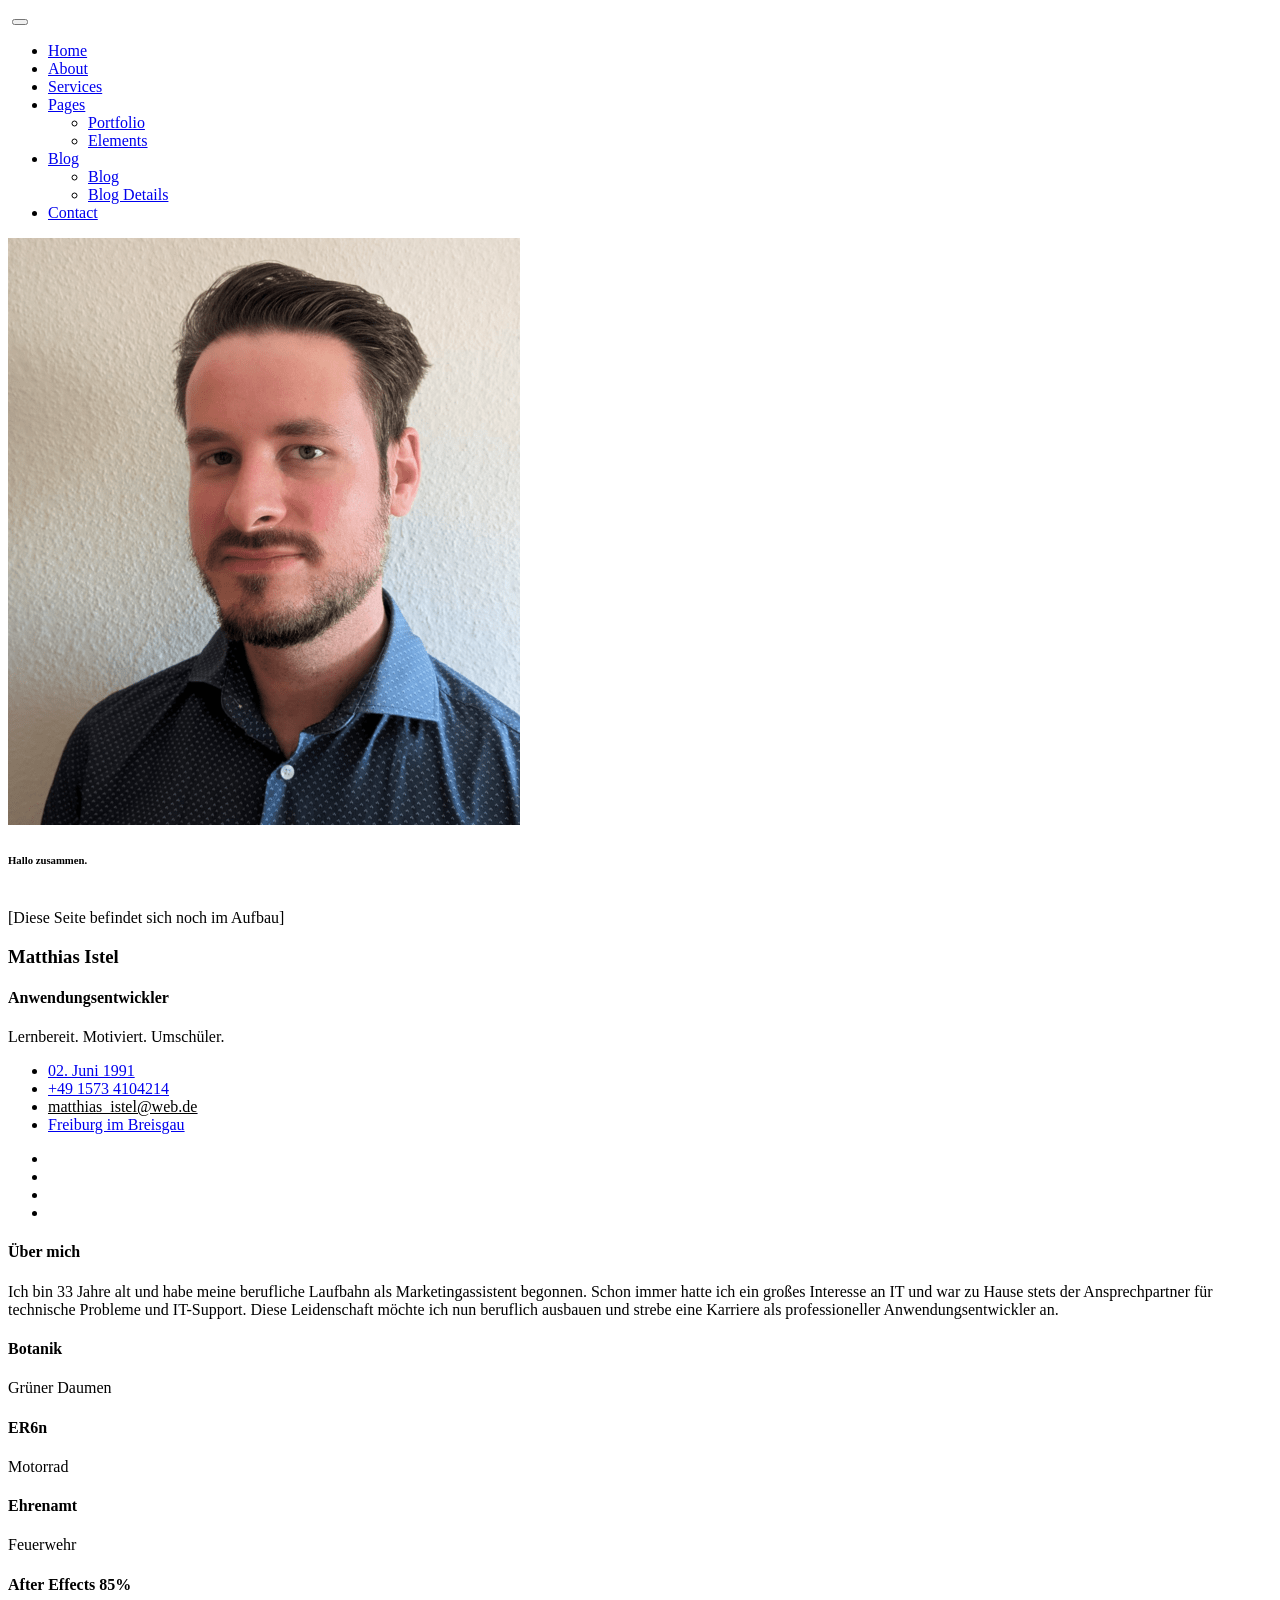
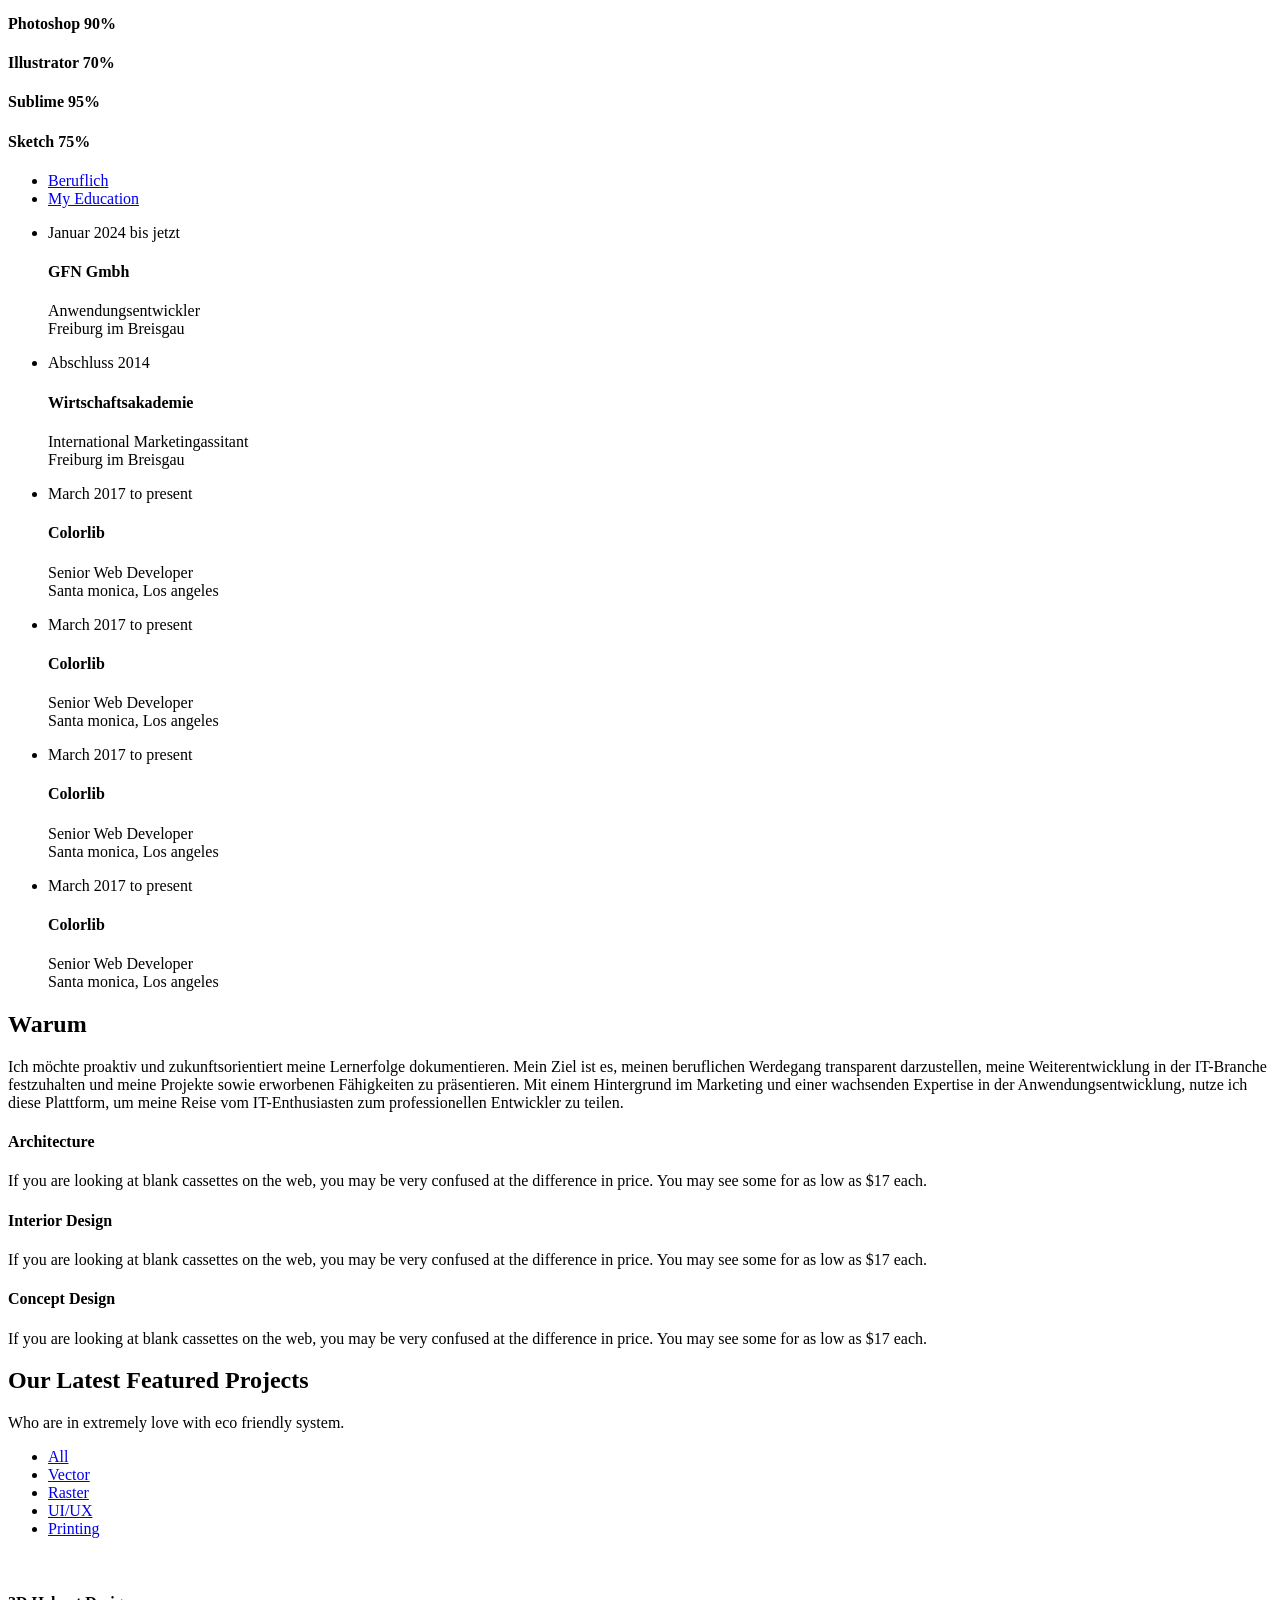
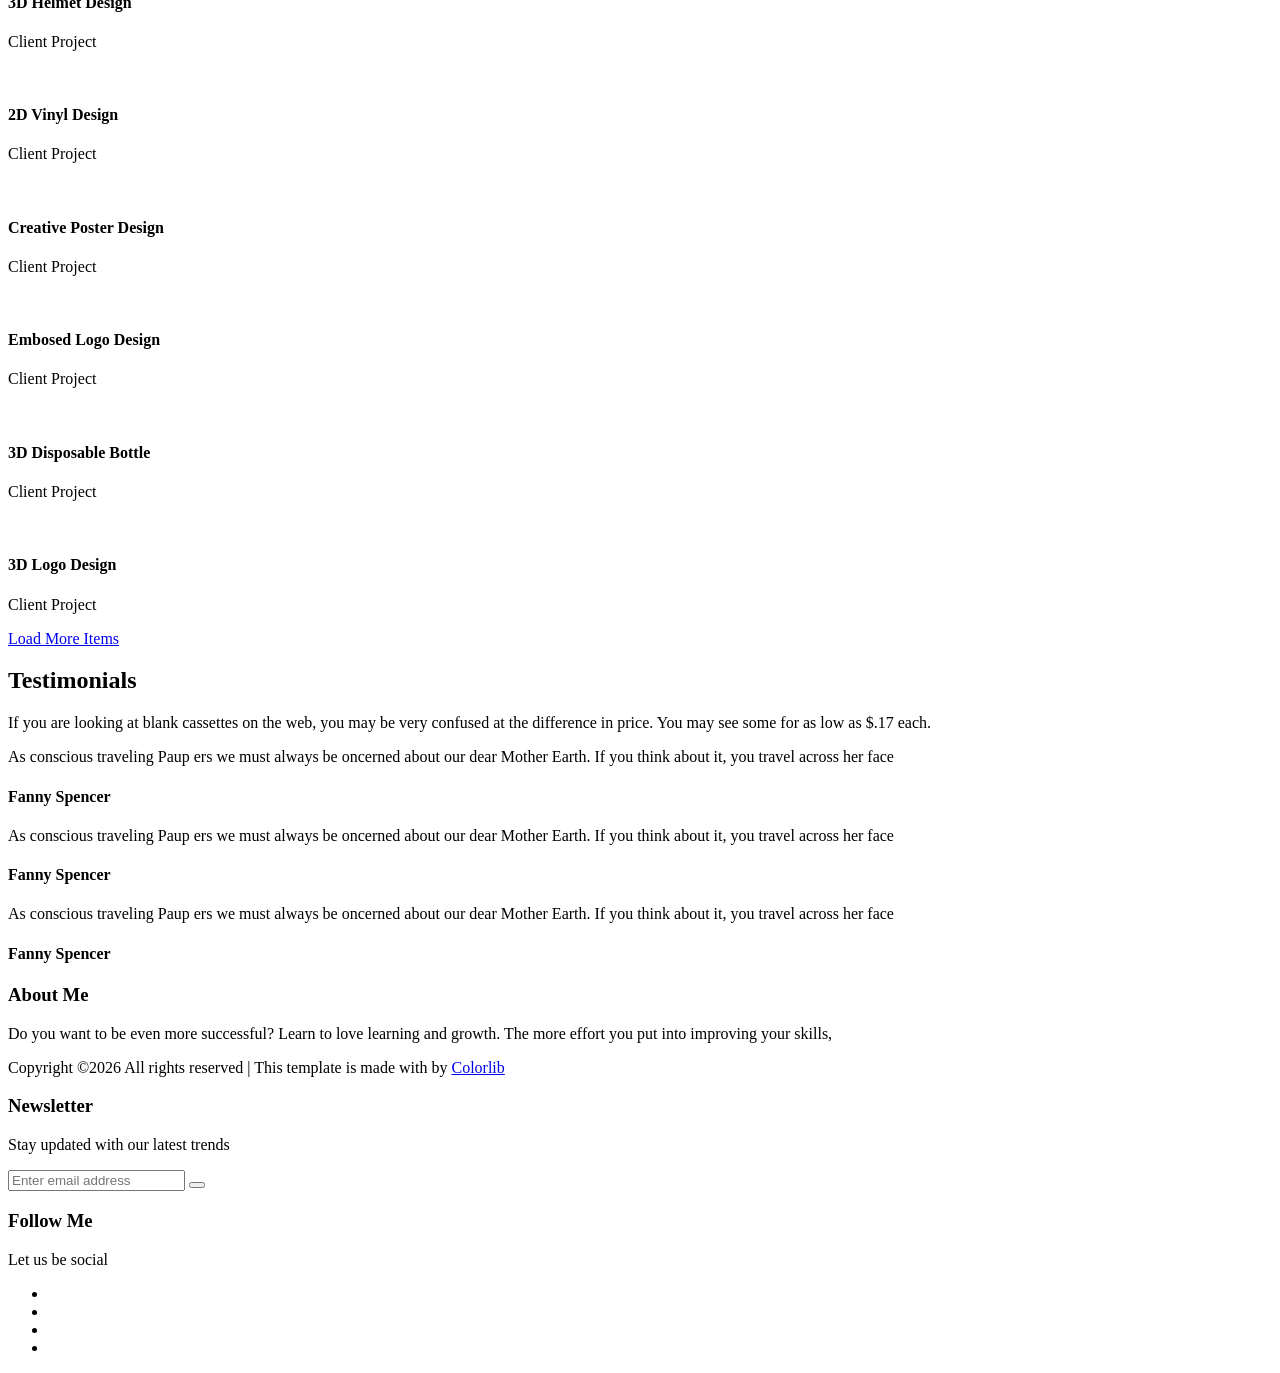
==== index.html @ 5e86f7b6 "test asdf" ====
<!doctype html>
<html lang="en">
    <head>
        <!-- Required meta tags -->
        <meta charset="utf-8">
        <meta name="viewport" content="width=device-width, initial-scale=1, shrink-to-fit=no">
        <link rel="icon" href="img/favicon.png" type="image/png">
        <title>Matthias Istel</title>
        <!-- Bootstrap CSS -->
        <link rel="stylesheet" href="css/bootstrap.css">
        <link rel="stylesheet" href="vendors/linericon/style.css">
        <link rel="stylesheet" href="css/font-awesome.min.css">
        <link rel="stylesheet" href="vendors/owl-carousel/owl.carousel.min.css">
        <link rel="stylesheet" href="vendors/lightbox/simpleLightbox.css">
        <link rel="stylesheet" href="vendors/nice-select/css/nice-select.css">
        <link rel="stylesheet" href="vendors/animate-css/animate.css">
        <link rel="stylesheet" href="vendors/popup/magnific-popup.css">
        <link rel="stylesheet" href="vendors/flaticon/flaticon.css">
        <!-- main css -->
        <link rel="stylesheet" href="css/style.css">
        <link rel="stylesheet" href="css/responsive.css">
    </head>
    <body>
        
        <!--================Header Menu Area =================-->
        <header class="header_area">
            <div class="main_menu">
            	<nav class="navbar navbar-expand-lg navbar-light">
					<div class="container box_1620">
						<!-- Brand and toggle get grouped for better mobile display -->
						<a class="navbar-brand logo_h" href="index.html"><img src="#" alt=""></a>
						<button class="navbar-toggler" type="button" data-toggle="collapse" data-target="#navbarSupportedContent" aria-controls="navbarSupportedContent" aria-expanded="false" aria-label="Toggle navigation">
							<span class="icon-bar"></span>
							<span class="icon-bar"></span>
							<span class="icon-bar"></span>
						</button>
						<!-- Collect the nav links, forms, and other content for toggling -->
						<div class="collapse navbar-collapse offset" id="navbarSupportedContent">
							<ul class="nav navbar-nav menu_nav ml-auto">
								<li class="nav-item active"><a class="nav-link" href="index.html">Home</></a></li>
								<li class="nav-item"><a class="nav-link" href="about-us.html">About</a></li> 
								<li class="nav-item"><a class="nav-link" href="services.html">Services</a></li> 
								<li class="nav-item submenu dropdown">
									<a href="#" class="nav-link dropdown-toggle" data-toggle="dropdown" role="button" aria-haspopup="true" aria-expanded="false">Pages</a>
									<ul class="dropdown-menu">
										<li class="nav-item"><a class="nav-link" href="portfolio.html">Portfolio</a></li>
										<li class="nav-item"><a class="nav-link" href="elements.html">Elements</a></li>
									</ul>
								</li> 
								<li class="nav-item submenu dropdown">
									<a href="#" class="nav-link dropdown-toggle" data-toggle="dropdown" role="button" aria-haspopup="true" aria-expanded="false">Blog</a>
									<ul class="dropdown-menu">
										<li class="nav-item"><a class="nav-link" href="blog.html">Blog</a></li>
										<li class="nav-item"><a class="nav-link" href="single-blog.html">Blog Details</a></li>
									</ul>
								</li> 
								<li class="nav-item"><a class="nav-link" href="contact.html">Contact</a></li>
							</ul>
						</div> 
					</div>
            	</nav>
            </div>
        </header>
        <!--================Header Menu Area =================-->
        
        <!--================Home Banner Area =================-->
        <section class="home_banner_area">
           	<div class="container box_1620">
           		<div class="banner_inner d-flex align-items-center">
					<div class="banner_content">
						<div class="media">
							<div class="d-flex">
								<img src="img/portrait_bewerbung.png" alt="">
							</div>
							<div class="media-body">
								<div class="personal_text">
									<h6>Hallo zusammen.</h6> <br>
									[Diese Seite befindet sich noch im Aufbau]
									<h3>Matthias Istel</h3>
									<h4>Anwendungsentwickler</h4>
									<p>Lernbereit. Motiviert. Umschüler.</p>
									<ul class="list basic_info">
										<li><a href="#"><i class="lnr lnr-calendar-full"></i> 02. Juni 1991</a></li>
										<li><a href="#"><i class="lnr lnr-phone-handset"></i> +49 1573 4104214</a></li>
										<li><a href="mailto:matthias_istel@web.de"><i class="lnr lnr-envelope"></i><u style="color: black;">matthias_istel@web.de</u></a></li>
										<li><a href="#"><i class="lnr lnr-home"></i> Freiburg im Breisgau</a></li>
									</ul>
									<ul class="list personal_social">
										<li><a href="https://www.facebook.com/matthias.istel.9"><i class="fa fa-facebook"></i></a></li>
										<li><a href="https://github.com/letsI-MA"><i class="fa fa-github"></i></a></li>
										<li><a href="https://www.xing.com/profile/Matthias_Istel018418"><i class="fa fa-xing"></i></a></li>
										<li><a href="https://soundcloud.com/blueberryyumyum"><i class="fa fa-soundcloud"></i></a></li>
									</ul>
								</div>
							</div>
						</div>
					</div>
				</div>
            </div>
        </section>
        <!--================End Home Banner Area =================-->
        
        <!--================Welcome Area =================-->
        <section class="welcome_area p_120">
        	<div class="container">
        		<div class="row welcome_inner">
        			<div class="col-lg-6">
        				<div class="welcome_text">
        					<h4>Über mich</h4>
        					<p>Ich bin 33 Jahre alt und habe meine berufliche Laufbahn als Marketingassistent begonnen.
								Schon immer hatte ich ein großes Interesse an IT und war zu Hause stets der Ansprechpartner für technische Probleme und IT-Support.
								Diese Leidenschaft möchte ich nun beruflich ausbauen und strebe eine Karriere als professioneller Anwendungsentwickler an.</p>
        					<div class="row">
        						<div class="col-md-4">
        							<div class="wel_item">
        								<i class="lnr lnr-thumbs-up"></i>
        								<h4>Botanik</h4>
        								<p>Grüner Daumen</p>
        							</div>
        						</div>
        						<div class="col-md-4">
        							<div class="wel_item">
        								<i class="lnr lnr-bicycle"></i>
        								<h4>ER6n</h4>
        								<p>Motorrad</p>
        							</div>
        						</div>
        						<div class="col-md-4">
        							<div class="wel_item">
        								<i class="lnr lnr-users"></i>
        								<h4>Ehrenamt</h4>
        								<p>Feuerwehr</p>
        							</div>
        						</div>
        					</div>
        				</div>
        			</div>
        			<div class="col-lg-6">
        				<div class="tools_expert">
        					<div class="skill_main">
								<div class="skill_item">
									<h4>After Effects <span class="counter">85</span>%</h4>
									<div class="progress_br">
										<div class="progress">
											<div class="progress-bar" role="progressbar" aria-valuenow="85" aria-valuemin="0" aria-valuemax="100"></div>
										</div>
									</div>
								</div>
								<div class="skill_item">
									<h4>Photoshop <span class="counter">90</span>%</h4>
									<div class="progress_br">
										<div class="progress">
											<div class="progress-bar" role="progressbar" aria-valuenow="90" aria-valuemin="0" aria-valuemax="100"></div>
										</div>
									</div>
								</div>
								<div class="skill_item">
									<h4>Illustrator <span class="counter">70</span>%</h4>
									<div class="progress_br">
										<div class="progress">
											<div class="progress-bar" role="progressbar" aria-valuenow="70" aria-valuemin="0" aria-valuemax="100"></div>
										</div>
									</div>
								</div>
								<div class="skill_item">
									<h4>Sublime <span class="counter">95</span>%</h4>
									<div class="progress_br">
										<div class="progress">
											<div class="progress-bar" role="progressbar" aria-valuenow="95" aria-valuemin="0" aria-valuemax="100"></div>
										</div>
									</div>
								</div>
								<div class="skill_item">
									<h4>Sketch <span class="counter">75</span>%</h4>
									<div class="progress_br">
										<div class="progress">
											<div class="progress-bar" role="progressbar" aria-valuenow="75" aria-valuemin="0" aria-valuemax="100"></div>
										</div>
									</div>
								</div>
							</div>
        				</div>
        			</div>
        		</div>
        	</div>
        </section>
        <!--================End Welcome Area =================-->
        
        <!--================My Tabs Area =================-->
        <section class="mytabs_area p_120">
        	<div class="container">
        		<div class="tabs_inner">
					<ul class="nav nav-tabs" id="myTab" role="tablist">
						<li class="nav-item">
							<a class="nav-link active" id="home-tab" data-toggle="tab" href="#home" role="tab" aria-controls="home" aria-selected="true">Beruflich</a>
						</li>
						<li class="nav-item">
							<a class="nav-link" id="profile-tab" data-toggle="tab" href="#profile" role="tab" aria-controls="profile" aria-selected="false">My Education</a>
						</li>
					</ul>
					<div class="tab-content" id="myTabContent">
						<div class="tab-pane fade show active" id="home" role="tabpanel" aria-labelledby="home-tab">
							<ul class="list">
								<li>
									<span></span>
									<div class="media">
										<div class="d-flex">
											<p>Januar 2024 bis jetzt</p>
										</div>
										<div class="media-body">
											<h4>GFN Gmbh</h4>
											<p>Anwendungsentwickler <br />Freiburg im Breisgau</p>
										</div>
									</div>
								</li>
								<li>
									<span></span>
									<div class="media">
										<div class="d-flex">
											<p>Abschluss 2014</p>
										</div>
										<div class="media-body">
											<h4>Wirtschaftsakademie</h4>
											<p>International Marketingassitant<br />Freiburg im Breisgau</p>
										</div>
									</div>
								</li>
								<li>
								<span></span>
									<div class="media">
										<div class="d-flex">
											<p>March 2017 to present</p>
										</div>
										<div class="media-body">
											<h4>Colorlib</h4>
											<p>Senior Web Developer <br />Santa monica, Los angeles</p>
										</div>
									</div>
								</li>
							</ul>
						</div>
						<div class="tab-pane fade" id="profile" role="tabpanel" aria-labelledby="profile-tab">
							<ul class="list">
								<li>
									<span></span>
									<div class="media">
										<div class="d-flex">
											<p>March 2017 to present</p>
										</div>
										<div class="media-body">
											<h4>Colorlib</h4>
											<p>Senior Web Developer <br />Santa monica, Los angeles</p>
										</div>
									</div>
								</li>
								<li>
									<span></span>
									<div class="media">
										<div class="d-flex">
											<p>March 2017 to present</p>
										</div>
										<div class="media-body">
											<h4>Colorlib</h4>
											<p>Senior Web Developer <br />Santa monica, Los angeles</p>
										</div>
									</div>
								</li>
								<li>
								<span></span>
									<div class="media">
										<div class="d-flex">
											<p>March 2017 to present</p>
										</div>
										<div class="media-body">
											<h4>Colorlib</h4>
											<p>Senior Web Developer <br />Santa monica, Los angeles</p>
										</div>
									</div>
								</li>
							</ul>
						</div>
					</div>
        		</div>
        	</div>
        </section>
        <!--================End My Tabs Area =================-->
        
        <!--================Feature Area =================-->
        <section class="feature_area p_120">
        	<div class="container">
        		<div class="main_title">
        			<h2>Warum</h2>
        			<p>Ich möchte proaktiv und zukunftsorientiert meine Lernerfolge dokumentieren.
						Mein Ziel ist es, meinen beruflichen Werdegang transparent darzustellen, meine Weiterentwicklung in der IT-Branche festzuhalten
						und meine Projekte sowie erworbenen Fähigkeiten zu präsentieren. Mit einem Hintergrund im Marketing und einer wachsenden Expertise in der Anwendungsentwicklung,
						nutze ich diese Plattform, um meine Reise vom IT-Enthusiasten zum professionellen Entwickler zu teilen.  </p>
        		</div>
        		<div class="feature_inner row">
        			<div class="col-lg-4 col-md-6">
        				<div class="feature_item">
        					<i class="flaticon-city"></i>
        					<h4>Architecture</h4>
        					<p>If you are looking at blank cassettes on the web, you may be very confused at the difference in price. You may see some for as low as $17 each.</p>
        				</div>
        			</div>
        			<div class="col-lg-4 col-md-6">
        				<div class="feature_item">
        					<i class="flaticon-skyline"></i>
        					<h4>Interior Design</h4>
        					<p>If you are looking at blank cassettes on the web, you may be very confused at the difference in price. You may see some for as low as $17 each.</p>
        				</div>
        			</div>
        			<div class="col-lg-4 col-md-6">
        				<div class="feature_item">
        					<i class="flaticon-sketch"></i>
        					<h4>Concept Design</h4>
        					<p>If you are looking at blank cassettes on the web, you may be very confused at the difference in price. You may see some for as low as $17 each.</p>
        				</div>
        			</div>
        		</div>
        	</div>
        </section>
        <!--================End Feature Area =================-->
        
        <!--================Home Gallery Area =================-->
        <section class="home_gallery_area p_120">
        	<div class="container">
        		<div class="main_title">
        			<h2>Our Latest Featured Projects</h2>
        			<p>Who are in extremely love with eco friendly system.</p>
        		</div>
        		<div class="isotope_fillter">
        			<ul class="gallery_filter list">
						<li class="active" data-filter="*"><a href="#">All</a></li>
						<li data-filter=".brand"><a href="#">Vector</a></li>
						<li data-filter=".manipul"><a href="#">Raster</a></li>
						<li data-filter=".creative"><a href="#">UI/UX</a></li>
						<li data-filter=".design"><a href="#">Printing</a></li>
					</ul>
        		</div>
        	</div>
        	<div class="container">
        		<div class="gallery_f_inner row imageGallery1">
        			<div class="col-lg-4 col-md-4 col-sm-6 brand manipul design print">
        				<div class="h_gallery_item">
        					<div class="g_img_item">
        						<img class="img-fluid" src="img/gallery/project-1.jpg" alt="">
        						<a class="light" href="img/gallery/project-1.jpg"><img src="img/gallery/icon.png" alt=""></a>
        					</div>
        					<div class="g_item_text">
        						<h4>3D Helmet Design</h4>
        						<p>Client Project</p>
        					</div>
        				</div>
        			</div>
        			<div class="col-lg-4 col-md-4 col-sm-6 brand manipul creative">
        				<div class="h_gallery_item">
        					<div class="g_img_item">
        						<img class="img-fluid" src="img/gallery/project-2.jpg" alt="">
        						<a class="light" href="img/gallery/project-2.jpg"><img src="img/gallery/icon.png" alt=""></a>
        					</div>
        					<div class="g_item_text">
        						<h4>2D Vinyl Design</h4>
        						<p>Client Project</p>
        					</div>
        				</div>
        			</div>
        			<div class="col-lg-4 col-md-4 col-sm-6 manipul creative design print">
        				<div class="h_gallery_item">
        					<div class="g_img_item">
        						<img class="img-fluid" src="img/gallery/project-3.jpg" alt="">
        						<a class="light" href="img/gallery/project-3.jpg"><img src="img/gallery/icon.png" alt=""></a>
        					</div>
        					<div class="g_item_text">
        						<h4>Creative Poster Design</h4>
        						<p>Client Project</p>
        					</div>
        				</div>
        			</div>
        			<div class="col-lg-4 col-md-4 col-sm-6 brand creative print">
        				<div class="h_gallery_item">
        					<div class="g_img_item">
        						<img class="img-fluid" src="img/gallery/project-4.jpg" alt="">
        						<a class="light" href="img/gallery/project-4.jpg"><img src="img/gallery/icon.png" alt=""></a>
        					</div>
        					<div class="g_item_text">
        						<h4>Embosed Logo Design</h4>
        						<p>Client Project</p>
        					</div>
        				</div>
        			</div>
        			<div class="col-lg-4 col-md-4 col-sm-6 brand manipul design">
        				<div class="h_gallery_item">
        					<div class="g_img_item">
        						<img class="img-fluid" src="img/gallery/project-5.jpg" alt="">
        						<a class="light" href="img/gallery/project-5.jpg"><img src="img/gallery/icon.png" alt=""></a>
        					</div>
        					<div class="g_item_text">
        						<h4>3D Disposable Bottle</h4>
        						<p>Client Project</p>
        					</div>
        				</div>
        			</div>
        			<div class="col-lg-4 col-md-4 col-sm-6 brand creative">
        				<div class="h_gallery_item">
        					<div class="g_img_item">
        						<img class="img-fluid" src="img/gallery/project-6.jpg" alt="">
        						<a class="light" href="img/gallery/project-6.jpg"><img src="img/gallery/icon.png" alt=""></a>
        					</div>
        					<div class="g_item_text">
        						<h4>3D Logo Design</h4>
        						<p>Client Project</p>
        					</div>
        				</div>
        			</div>
        		</div>
        		<div class="more_btn">
        			<a class="main_btn" href="#">Load More Items</a>
        		</div>
        	</div>
        </section>
        <!--================End Home Gallery Area =================-->
        
        <!--================Testimonials Area =================-->
        <section class="testimonials_area p_120">
        	<div class="container">
        		<div class="main_title">
        			<h2>Testimonials</h2>
        			<p>If you are looking at blank cassettes on the web, you may be very confused at the difference in price. You may see some for as low as $.17 each.</p>
        		</div>
        		<div class="testi_inner">
					<div class="testi_slider owl-carousel">
						<div class="item">
							<div class="testi_item">
								<p>As conscious traveling Paup ers we must always be oncerned about our dear Mother Earth. If you think about it, you travel across her face</p>
								<h4>Fanny Spencer</h4>
								<a href="#"><i class="fa fa-star"></i></a>
								<a href="#"><i class="fa fa-star"></i></a>
								<a href="#"><i class="fa fa-star"></i></a>
								<a href="#"><i class="fa fa-star"></i></a>
								<a href="#"><i class="fa fa-star-half-o"></i></a>
							</div>
						</div>
						<div class="item">
							<div class="testi_item">
								<p>As conscious traveling Paup ers we must always be oncerned about our dear Mother Earth. If you think about it, you travel across her face</p>
								<h4>Fanny Spencer</h4>
								<a href="#"><i class="fa fa-star"></i></a>
								<a href="#"><i class="fa fa-star"></i></a>
								<a href="#"><i class="fa fa-star"></i></a>
								<a href="#"><i class="fa fa-star"></i></a>
								<a href="#"><i class="fa fa-star-half-o"></i></a>
							</div>
						</div>
						<div class="item">
							<div class="testi_item">
								<p>As conscious traveling Paup ers we must always be oncerned about our dear Mother Earth. If you think about it, you travel across her face</p>
								<h4>Fanny Spencer</h4>
								<a href="#"><i class="fa fa-star"></i></a>
								<a href="#"><i class="fa fa-star"></i></a>
								<a href="#"><i class="fa fa-star"></i></a>
								<a href="#"><i class="fa fa-star"></i></a>
								<a href="#"><i class="fa fa-star-half-o"></i></a>
							</div>
						</div>
					</div>
        		</div>
        	</div>
        </section>
        <!--================End Testimonials Area =================-->
        
        <!--================Footer Area =================-->
        <footer class="footer_area p_120">
        	<div class="container">
        		<div class="row footer_inner">
        			<div class="col-lg-5 col-sm-6">
        				<aside class="f_widget ab_widget">
        					<div class="f_title">
        						<h3>About Me</h3>
        					</div>
        					<p>Do you want to be even more successful? Learn to love learning and growth. The more effort you put into improving your skills,</p>
        					<p><!-- Link back to Colorlib can't be removed. Template is licensed under CC BY 3.0. -->
Copyright &copy;<script>document.write(new Date().getFullYear());</script> All rights reserved | This template is made with <i class="fa fa-heart-o" aria-hidden="true"></i> by <a href="https://colorlib.com" target="_blank">Colorlib</a>
<!-- Link back to Colorlib can't be removed. Template is licensed under CC BY 3.0. --></p>
        				</aside>
        			</div>
        			<div class="col-lg-5 col-sm-6">
        				<aside class="f_widget news_widget">
        					<div class="f_title">
        						<h3>Newsletter</h3>
        					</div>
        					<p>Stay updated with our latest trends</p>
        					<div id="mc_embed_signup">
                                <form target="_blank" action="https://spondonit.us12.list-manage.com/subscribe/post?u=1462626880ade1ac87bd9c93a&amp;id=92a4423d01" method="get" class="subscribe_form relative">
                                	<div class="input-group d-flex flex-row">
                                        <input name="EMAIL" placeholder="Enter email address" onfocus="this.placeholder = ''" onblur="this.placeholder = 'Email Address '" required="" type="email">
                                        <button class="btn sub-btn"><span class="lnr lnr-arrow-right"></span></button>		
                                    </div>				
                                    <div class="mt-10 info"></div>
                                </form>
                            </div>
        				</aside>
        			</div>
        			<div class="col-lg-2">
        				<aside class="f_widget social_widget">
        					<div class="f_title">
        						<h3>Follow Me</h3>
        					</div>
        					<p>Let us be social</p>
        					<ul class="list">
        						<li><a href="#"><i class="fa fa-facebook"></i></a></li>
        						<li><a href="#"><i class="fa fa-twitter"></i></a></li>
        						<li><a href="#"><i class="fa fa-dribbble"></i></a></li>
        						<li><a href="#"><i class="fa fa-behance"></i></a></li>
        					</ul>
        				</aside>
        			</div>
        		</div>
        	</div>
        </footer>
        <!--================End Footer Area =================-->
        
        
        
        
        
        
        <!-- Optional JavaScript -->
        <!-- jQuery first, then Popper.js, then Bootstrap JS -->
        <script src="js/jquery-3.3.1.min.js"></script>
        <script src="js/popper.js"></script>
        <script src="js/bootstrap.min.js"></script>
        <script src="js/stellar.js"></script>
        <script src="vendors/lightbox/simpleLightbox.min.js"></script>
        <script src="vendors/nice-select/js/jquery.nice-select.min.js"></script>
        <script src="vendors/isotope/imagesloaded.pkgd.min.js"></script>
        <script src="vendors/isotope/isotope.pkgd.min.js"></script>
        <script src="vendors/owl-carousel/owl.carousel.min.js"></script>
        <script src="vendors/popup/jquery.magnific-popup.min.js"></script>
        <script src="js/jquery.ajaxchimp.min.js"></script>
        <script src="vendors/counter-up/jquery.waypoints.min.js"></script>
        <script src="vendors/counter-up/jquery.counterup.min.js"></script>
        <script src="js/mail-script.js"></script>
        <script src="js/theme.js"></script>
    </body>
</html>
---- css/responsive.css ----
@media (max-width:1619px){
	/* Main Menu Area css
	============================================================================================ */
   .header_area .navbar .search {
		margin-left: 40px;
	}
	/* End Main Menu Area css
	============================================================================================ */
	.banner_area .box_1620 {
		border-radius: 0px;
	}
}
@media (max-width:1300px){
	.testimonials_area .owl-prev, .testimonials_area .owl-next {
		right: auto;
		left: 50%;
		transform: translateX(-50%);
		bottom: 25px;
		top: auto;
	}
	.testimonials_area .owl-prev{
		transform: rotate(90deg);
	}
	.testimonials_area .owl-next{
		transform: rotate(90deg);
		margin-left: -40px;
	}
}
@media (max-width:1199px){
	/* Main Menu Area css
	============================================================================================ */
	.header_area .navbar .nav .nav-item {
		margin-right: 28px;
	}
	/* End Main Menu Area css
	============================================================================================ */
	/* Home Banner Area css
	============================================================================================ */
	.home_banner_area {
		min-height: 728px;
		margin-bottom: 120px;
	}
	.home_banner_area .banner_inner {
		min-height: 650px;
	}
	.header_area .navbar .nav .nav-item.submenu ul {
		left: auto;
		right: 0px;
	}
	/* End Home Banner Area css
	============================================================================================ */
	.banner_content .media{
		display: block;
	}
	.home_banner_area .banner_content{
		max-width: 500px;
		margin: auto;
	}
	.home_banner_area .banner_inner .banner_content .media .d-flex {
		padding-right: 0px;
		display: block;
		width: 100%;
	}
	.home_banner_area .banner_inner .banner_content .media .d-flex img {
		width: 100%;
		height: 100%;
	}
	.home_banner_area .banner_inner .banner_content .media .media-body {
		margin-top: 30px;
	}
	.home_banner_area .box_1620 {
		bottom: -130px;
	}
	.profile_inner .personal_text {
		padding-left: 0px;
	}
	.home_banner_area.blog_banner .banner_inner{
		min-height: 728px;
	}
	.home_banner_area.blog_banner {
		margin-bottom: 0px;
	}
}

@media (max-width:991px){
	/* Main Menu Area css
	============================================================================================ */
    .navbar-toggler {
        border: none;
        border-radius: 0px;
        padding: 0px;
        cursor: pointer;
        margin-top: 27px;
        margin-bottom: 23px;
    }
	.header_area .navbar {
		background: #000;
	}
    .navbar-toggler[aria-expanded="false"] span:nth-child(2) {
		opacity: 1;
	}
	.navbar-toggler[aria-expanded="true"] span:nth-child(2) {
		opacity: 0;
	}
	.navbar-toggler[aria-expanded="true"] span:first-child {
		transform: rotate(-45deg);
		position: relative;
		top: 7.5px;
	}
	.navbar-toggler[aria-expanded="true"] span:last-child {
		transform: rotate(45deg);
		bottom: 6px;
		position: relative;
	}
	.navbar-toggler span{
		display: block;
		width: 25px;
		height: 3px;
		background: #fff;
		margin: auto;
		margin-bottom: 4px;
		transition: all 400ms linear;
		cursor: pointer;
	}
    .navbar .container{
        padding-left: 15px;
        padding-right: 15px;
    }
    .nav{
        padding: 0px 0px;
    }
	.header_area + section, .header_area + row, .header_area + div {
		margin-top: 117px;
	}
    .header_top .nav{
        padding: 0px;
    }
    .header_area .navbar .nav .nav-item .nav-link{
        line-height: 40px;
        margin-right: 0px;
        display: block;
		border-bottom: 1px solid #ededed33;
		border-radius: 0px;
    }
	.header_area.navbar_fixed .main_menu .navbar .nav .nav-item .nav-link {
		line-height: 40px;
	}
    .header_area .navbar .search{
        margin-left: 0px;
    }
	.header_area .navbar-collapse{
		max-height: 340px;
		overflow-y: scroll;
	}
	.header_area .navbar .nav .nav-item.submenu ul .nav-item .nav-link {
		padding: 0px 15px;
	}
	.header_area .navbar .nav .nav-item {
		margin-right: 0px;
	}
	.header_area + section, .header_area + row, .header_area + div {
		margin-top: 0px;
	}
	/* End Main Menu Area css
	============================================================================================ */
	/* Blog page Area css
	============================================================================================ */
	.categories_post img{
        width: 100%;
    }
	.categories_post {
		max-width: 360px;
		margin: 0 auto;
	}
	.blog_categorie_area .col-lg-4{
        margin-top: 30px;
    }
    .blog_area{
        padding-bottom: 80px;
    }
    .single-post-area .blog_right_sidebar{
        margin-top: 30px;
    }
	/* End Blog page Area css
	============================================================================================ */
	
	/* Contact Page Area css
	============================================================================================ */
	.contact_info{
		margin-bottom: 50px;
	}
	.c_details_list{
		margin-top: 30px;
	}
	/* End Contact page Area css
	============================================================================================ */
	.home_banner_area .donation_inner{
		margin-bottom: -30px;
	}
	.home_banner_area .dontation_item{
		max-width: 350px;
		margin: auto;
	}
	/* Footer Area css
	============================================================================================ */
	.footer-area .col-sm-6{
		margin-bottom: 30px;
	}
	.footer_area .f_widget{
		margin-bottom: 30px;
	}
	.footer_area .footer_inner{
		margin-bottom: -30px;
	}
	/* End End Footer Area css
	============================================================================================ */
	.welcome_text{
		margin-bottom: 30px;
	}
	.banner_area .box_1620 {
		bottom: -71px;
	}
	.banner_area {
		margin-bottom: 71px;
	}
	.profile_inner .personal_text {
		padding-top: 30px;
	}
}
@media (max-width:767px){
	.home_banner_area {
		min-height: 570px;
		margin-bottom: 120px;
	}
	.home_banner_area .banner_inner {
		min-height: 500px;
	}
	.home_banner_area .box_1620 {
		min-height: 500px;
	}
	.home_banner_area .banner_inner .banner_content {
		margin-top: 0px;
	}
	/* Blog Page Area css
	============================================================================================ */
    .blog_banner .banner_inner .blog_b_text h2 {
		font-size: 40px;
		line-height: 50px;
	}
	.blog_info.text-right{
		text-align: left !important;
		margin-bottom: 10px;
	}
	/* End Blog Page Area css
	============================================================================================ */
	.home_banner_area .banner_inner .banner_content h3 {
		font-size: 45px;
		line-height: 55px;
	}
	.home_banner_area .banner_inner .banner_content p br {
		display: none;
	}
	.home_banner_area .banner_inner .banner_content h3 span {
		line-height: 45px;
		padding-bottom: 0px;
		padding-top: 0px;
	}
	/* Footer Area css
	============================================================================================ */
	.footer-bottom{
		text-align: center;
	}
	.footer-bottom .footer-social {
		text-align: center;
		margin-top: 15px;
	}
	/* End End Footer Area css
	============================================================================================ */
	.service_inner .col-lg-3 {
		margin-bottom: 0px;
	}
	.service_img{
		max-width: 405px;
		margin: auto;
	}
	.service_inner .service_text {
		padding-top: 30px;
		padding-bottom: 30px;
		max-width: 405px;
		margin: 0px auto 0px;
	}
	.instagram_image a {
		flex: 0 0 33.33%;
		max-width: 33.33%;
	}
	.wel_item {
		margin-bottom: 30px;
	}
}
@media (max-width:600px){
	
}
@media (max-width:575px){
	.top_menu {
		display: none;
	}
	.header_area + section, .header_area + row, .header_area + div {
		margin-top: 0px;
	}
    /* Home Banner Area css
	============================================================================================ */
	.home_banner_area .banner_inner .banner_content h2 {
		font-size: 28px;
	}
	.home_banner_area {
		min-height: 570px;
	}
	.home_banner_area .banner_inner {
		min-height: 500px;
	}
	.blog_banner .banner_inner .blog_b_text {
		margin-top: 0px;
	}
	.home_banner_area .banner_inner .banner_content h5 {
		margin-top: 0px;
	}
	/* End Home Banner Area css
	============================================================================================ */
	.p_120 {
		padding-top: 70px;
		padding-bottom: 70px;
	}
	.main_title h2 {
		font-size: 25px;
	}
	/* Elements Area css
	============================================================================================ */
	.sample-text-area {
		padding: 70px 0 70px 0;
	}
	.generic-blockquote {
		padding: 30px 15px 30px 30px;
	}
	/* End Elements Area css
	============================================================================================ */
	
	/* Blog Page Area css
	============================================================================================ */
	.blog_details h2 {
		font-size: 20px;
		line-height: 30px;
	}
	.blog_banner .banner_inner .blog_b_text h2 {
		font-size: 28px;
		line-height: 38px;
	}
	/* End Blog Page Area css
	============================================================================================ */
	/* Footer Area css
	============================================================================================ */
	.footer-area {
		padding: 70px 0px;
	}
	/* End End Footer Area css
	============================================================================================ */
	.pad_top {
		padding-top: 70px;
	}
	.pad_bt {
		padding-bottom: 70px;
	}
	.home_banner_area .box_1620 {
		bottom: -71px;
		border-radius: 0px;
	}
	.home_banner_area {
		margin-bottom: 71px;
	}
	.tabs_inner .nav.nav-tabs li a {
		line-height: 42px;
		padding: 0px 18px;
	}
	.gallery_f_inner{
		max-width: 340px;
		margin: 0px auto -45px;
	}
	.blog_categorie_area {
		padding-top: 70px;
		padding-bottom: 70px;
	}
}

@media (max-width:480px){
	/* Main Menu Area css
	============================================================================================ */
	.header_area .navbar-collapse{
		max-height: 250px;
	}
	/* End Main Menu Area css
	============================================================================================ */
	
	/* Home Banner Area css
	============================================================================================ */
    .home_banner_area .banner_inner .banner_content {
		padding: 30px 15px;
		margin-top: 0px;
	}
	.banner_content .white_btn {
		display: block;
	}
	/* End Home Banner Area css
	============================================================================================ */
	.banner_area .banner_inner .banner_content h2 {
		font-size: 32px;
	}
	/* Blog Page Area css
	============================================================================================ */
	.comments-area .thumb {
		margin-right: 10px;
	}
	/* End Blog Page Area css
	============================================================================================ */
	.tabs_inner .tab-content .tab-pane .list::before {
		display: none;
	}
	.tabs_inner .tab-content .tab-pane .list li .media .d-flex {
		padding-right: 0px;
		padding-bottom: 18px;
	}
	.tabs_inner .tab-content .tab-pane .list li .media {
		display: block;
	}
	.tabs_inner .tab-content .tab-pane .list li span {
		display: none;
	}
	.tabs_inner .nav.nav-tabs {
		margin-bottom: 0px;
	}
	.isotope_fillter .gallery_filter li {
		margin-right: 17px;
	}
}
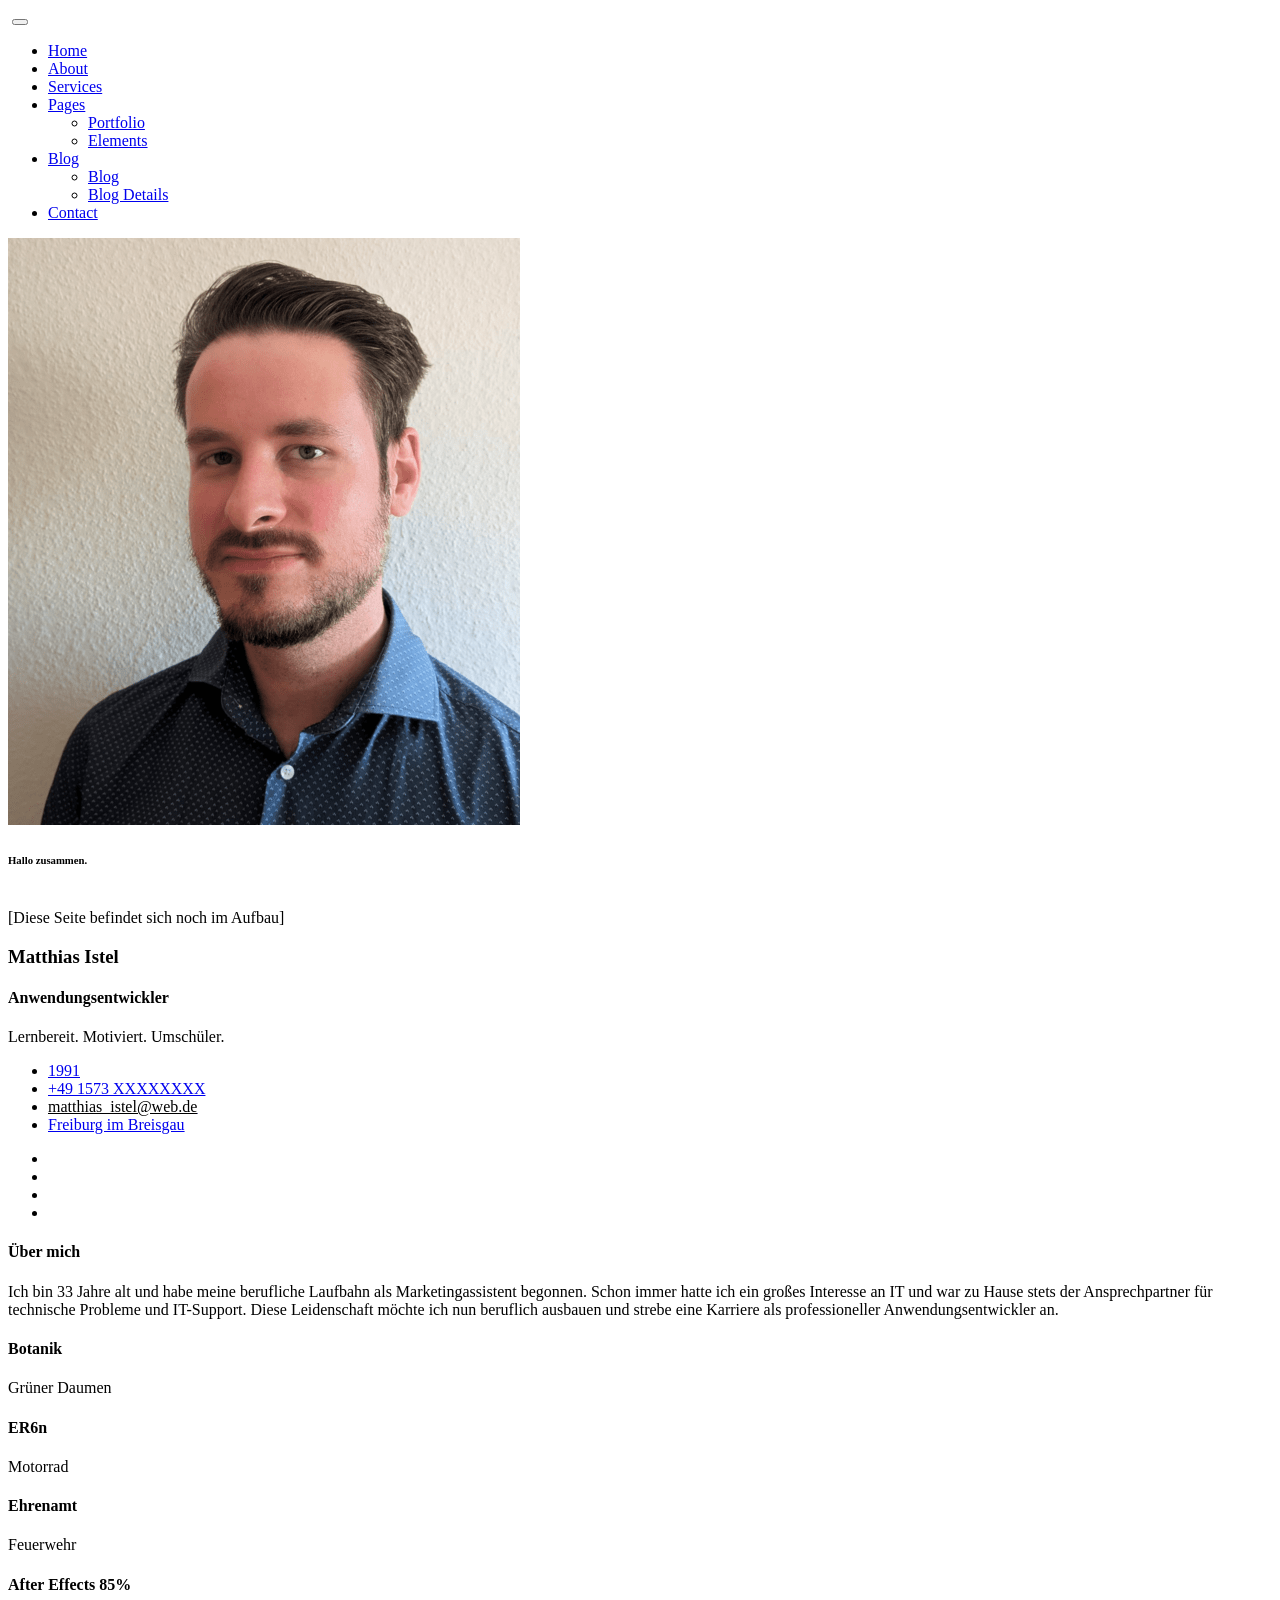
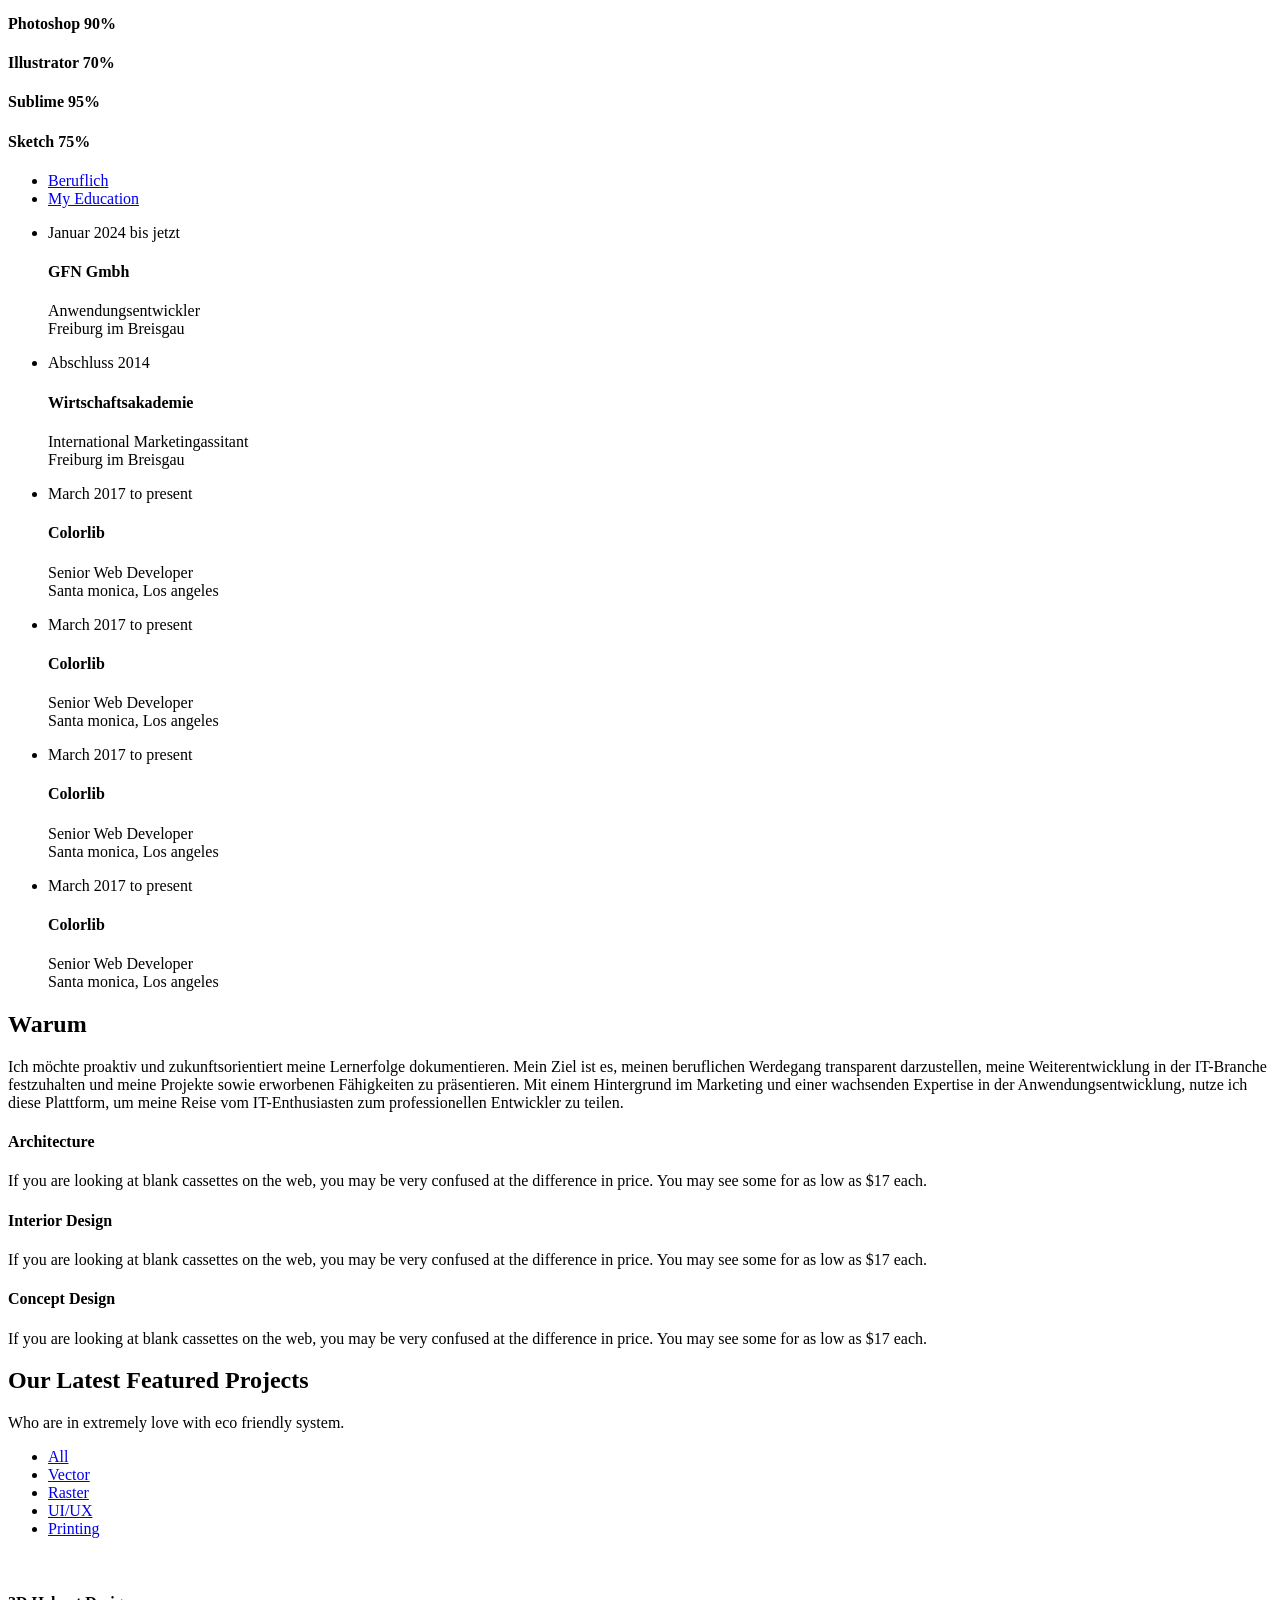
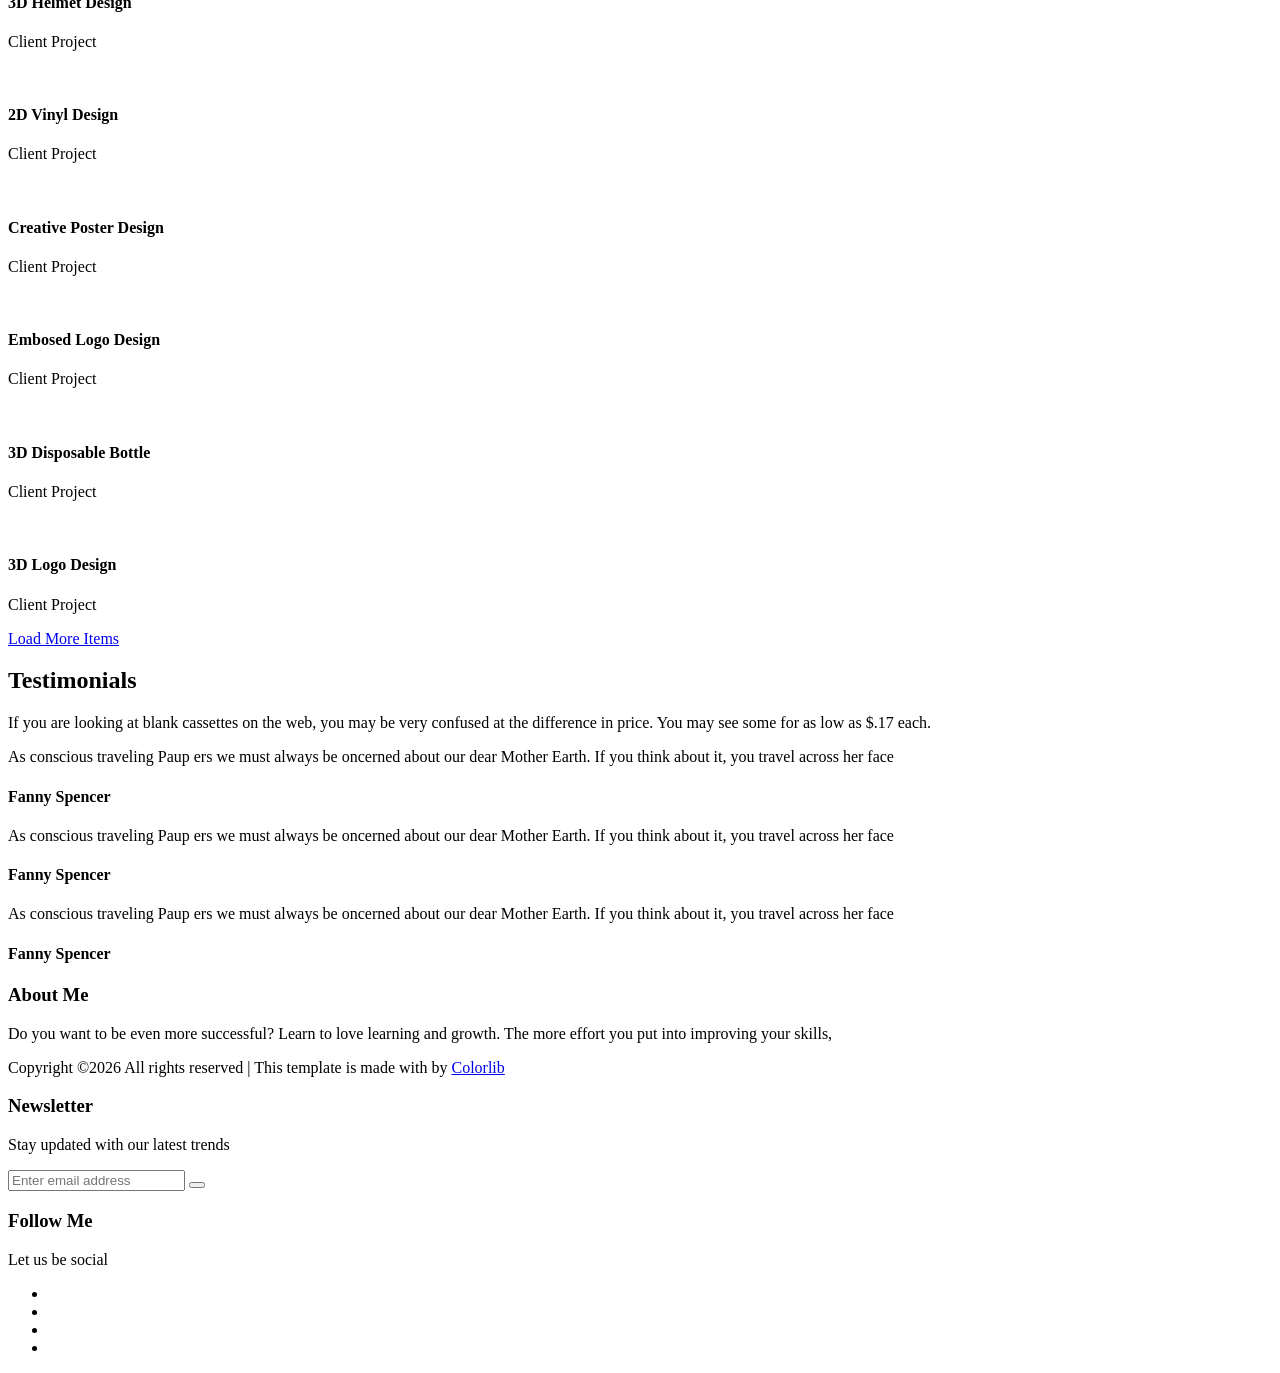
==== commit d01cc5e2: "Update index.html" ====
--- a/index.html
+++ b/index.html
@@ -80,8 +80,8 @@
 									<h4>Anwendungsentwickler</h4>
 									<p>Lernbereit. Motiviert. Umschüler.</p>
 									<ul class="list basic_info">
-										<li><a href="#"><i class="lnr lnr-calendar-full"></i> 02. Juni 1991</a></li>
-										<li><a href="#"><i class="lnr lnr-phone-handset"></i> +49 1573 4104214</a></li>
+										<li><a href="#"><i class="lnr lnr-calendar-full"></i> 1991</a></li>
+										<li><a href="#"><i class="lnr lnr-phone-handset"></i> +49 1573 XXXXXXXX</a></li>
 										<li><a href="mailto:matthias_istel@web.de"><i class="lnr lnr-envelope"></i><u style="color: black;">matthias_istel@web.de</u></a></li>
 										<li><a href="#"><i class="lnr lnr-home"></i> Freiburg im Breisgau</a></li>
 									</ul>
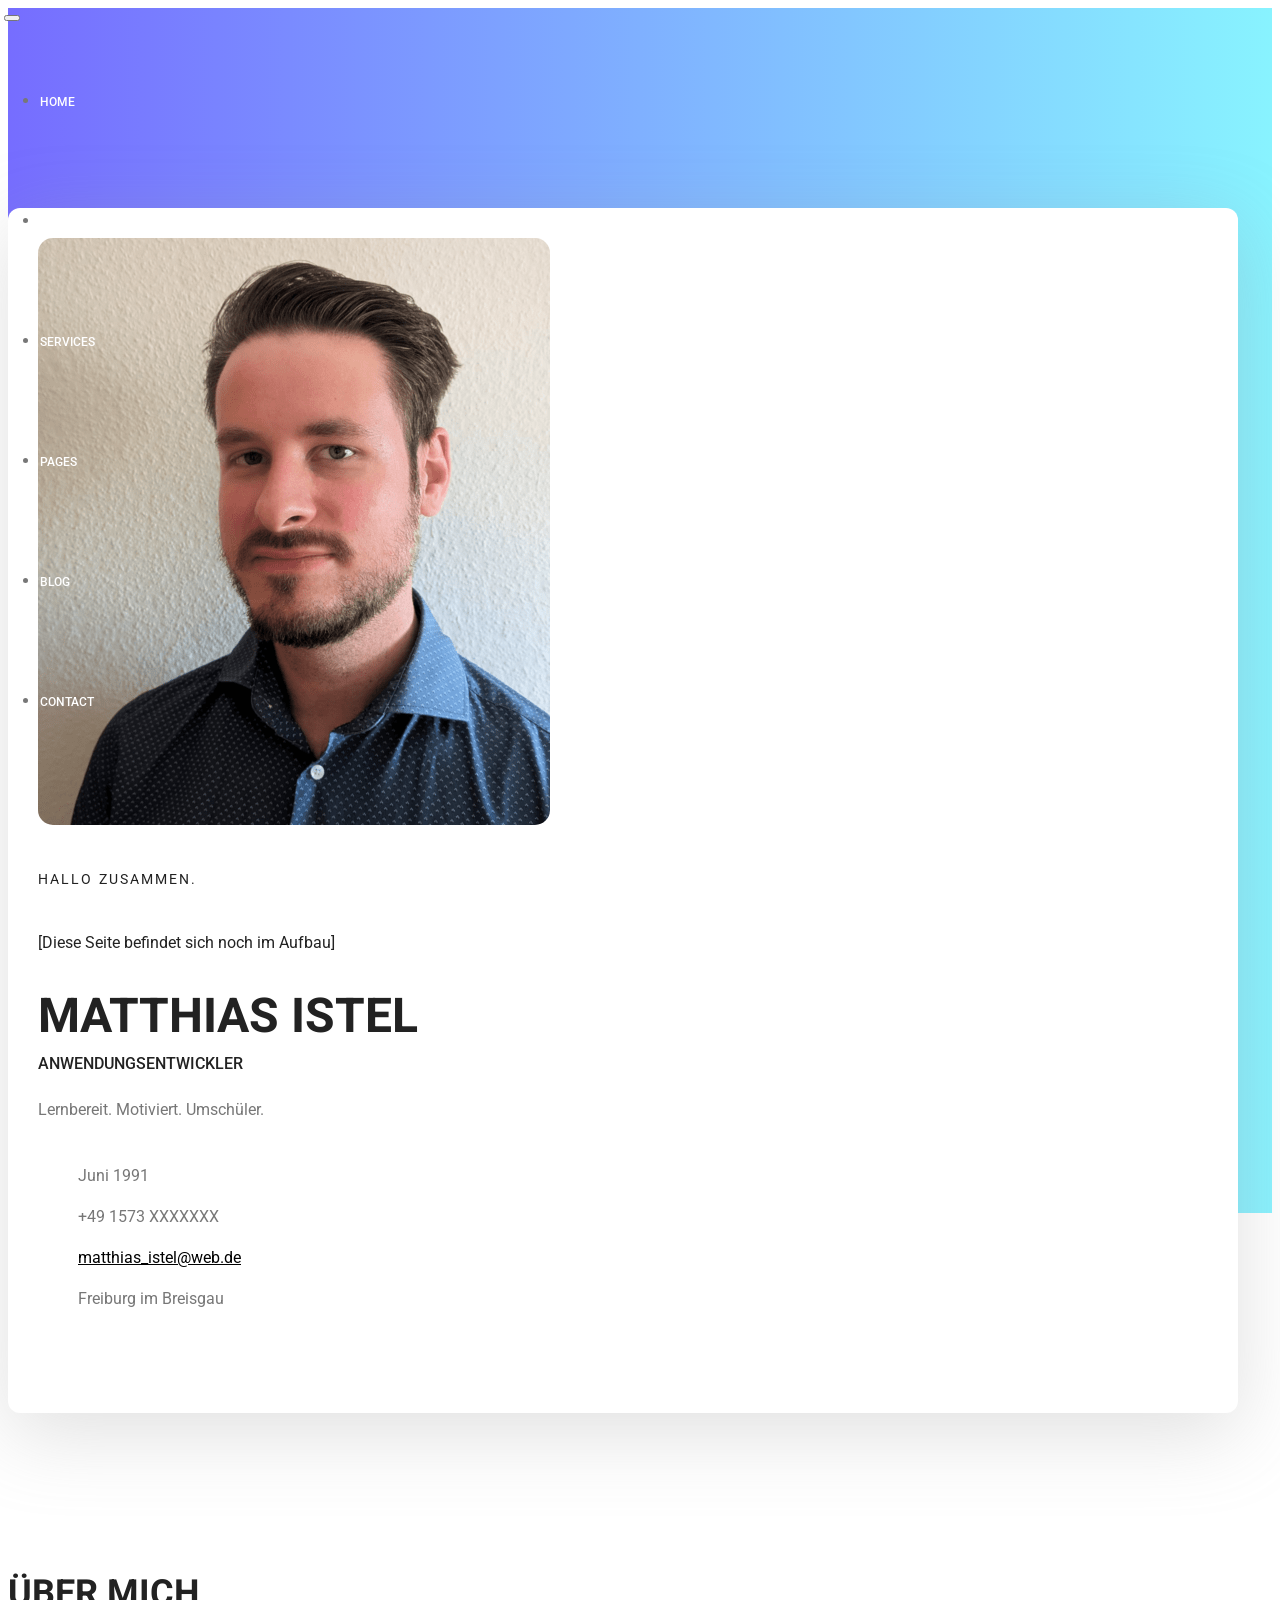
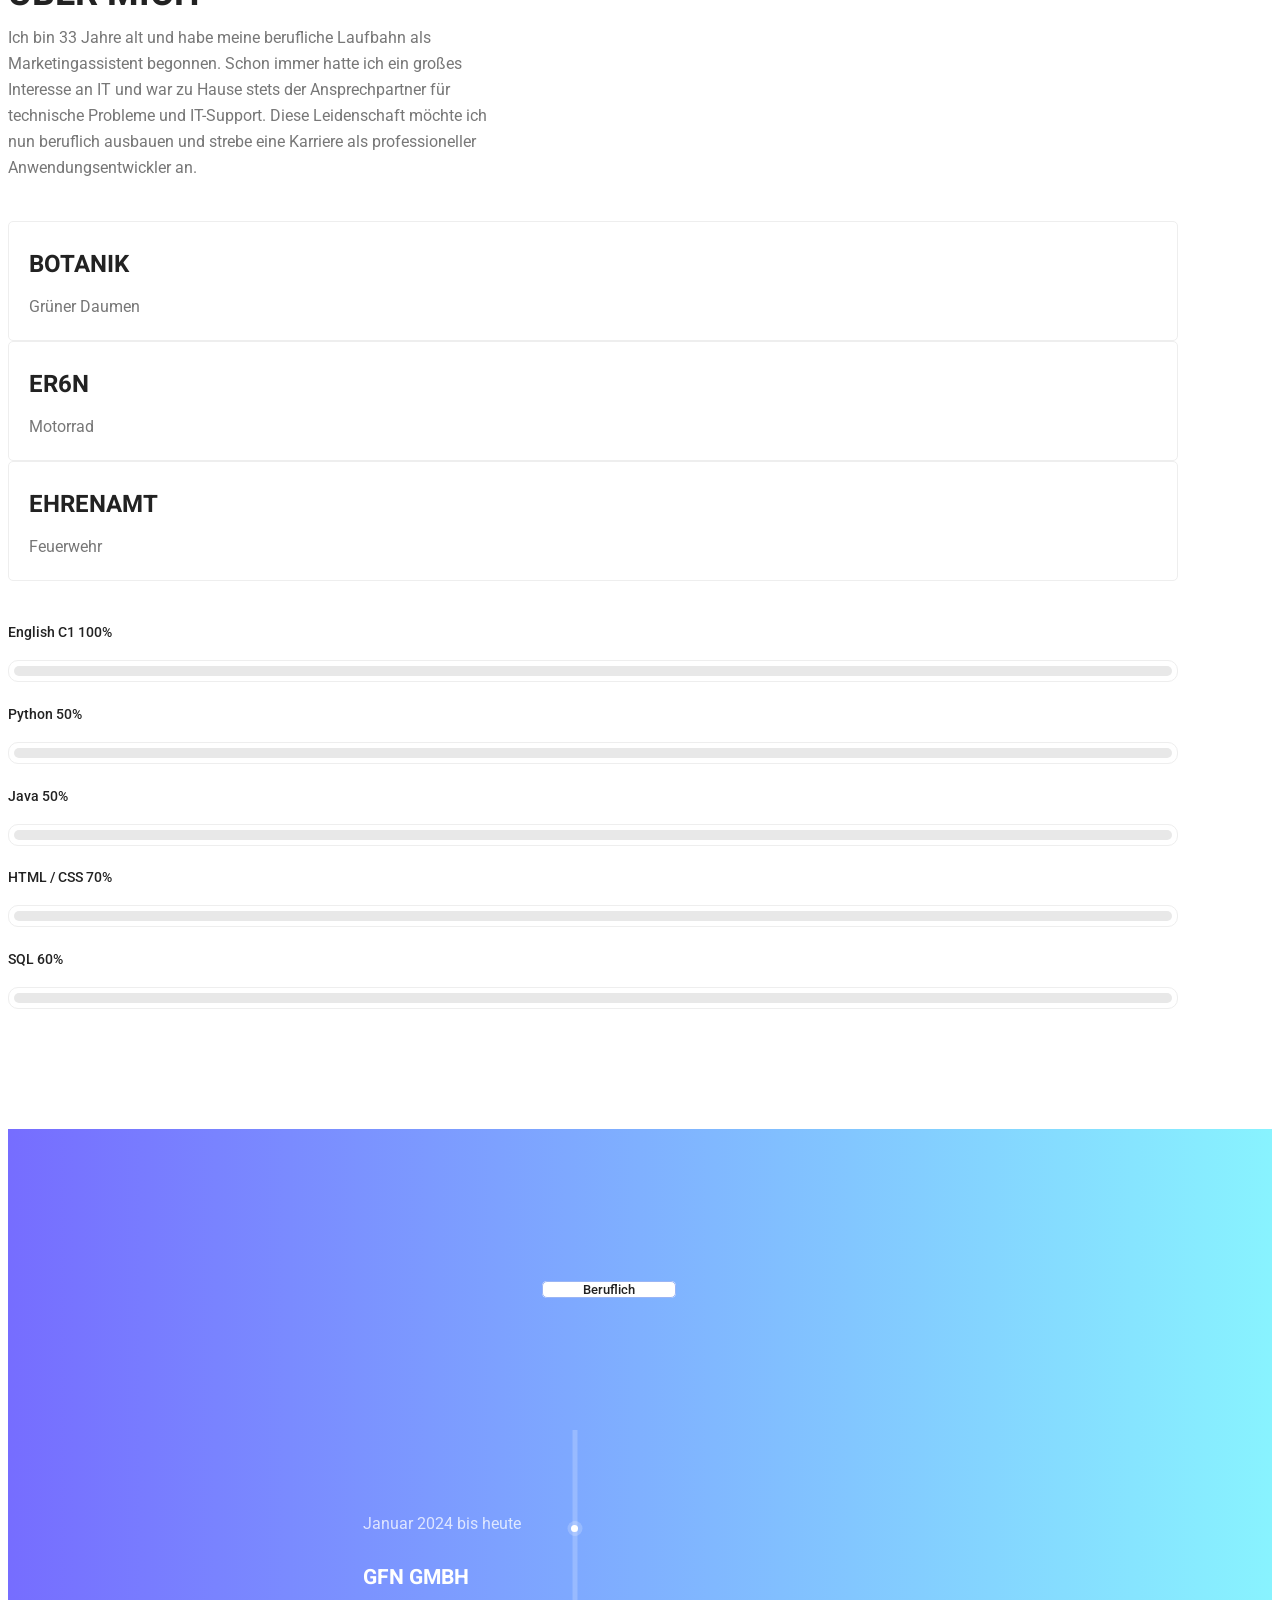
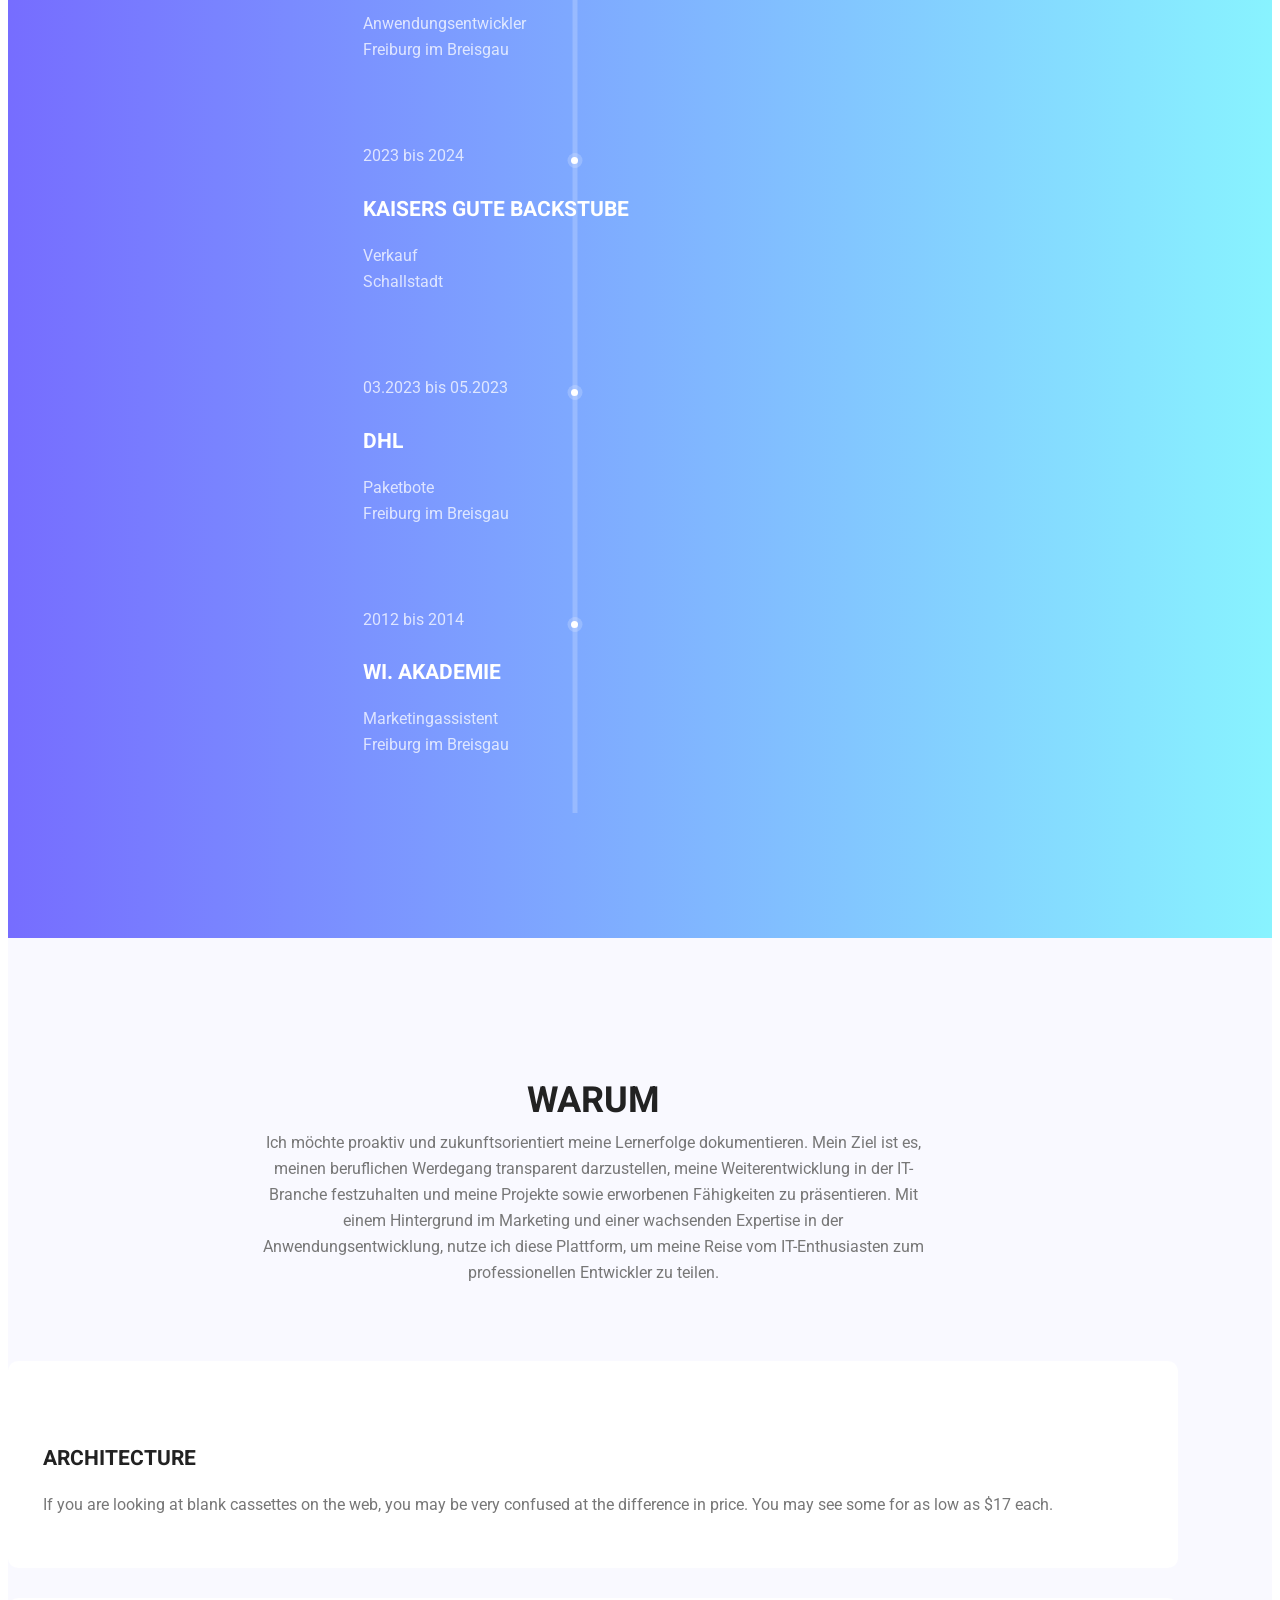
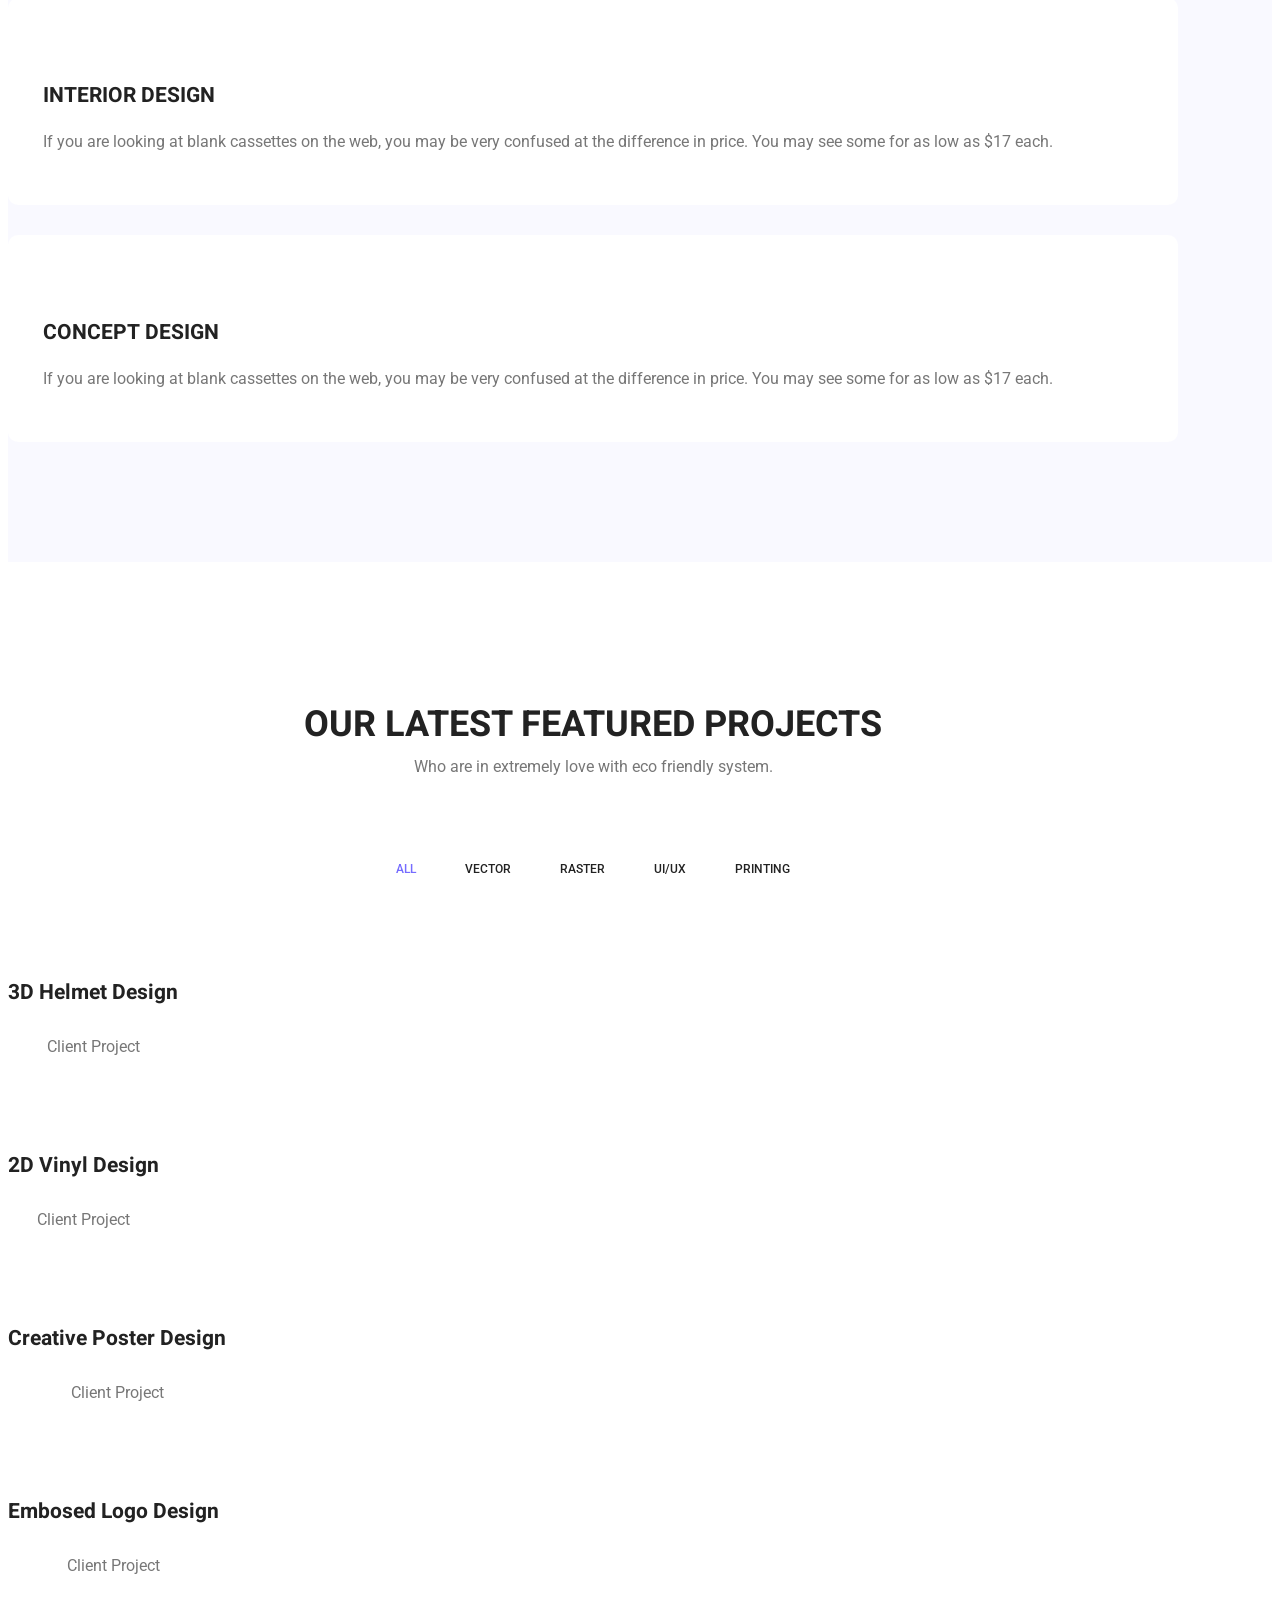
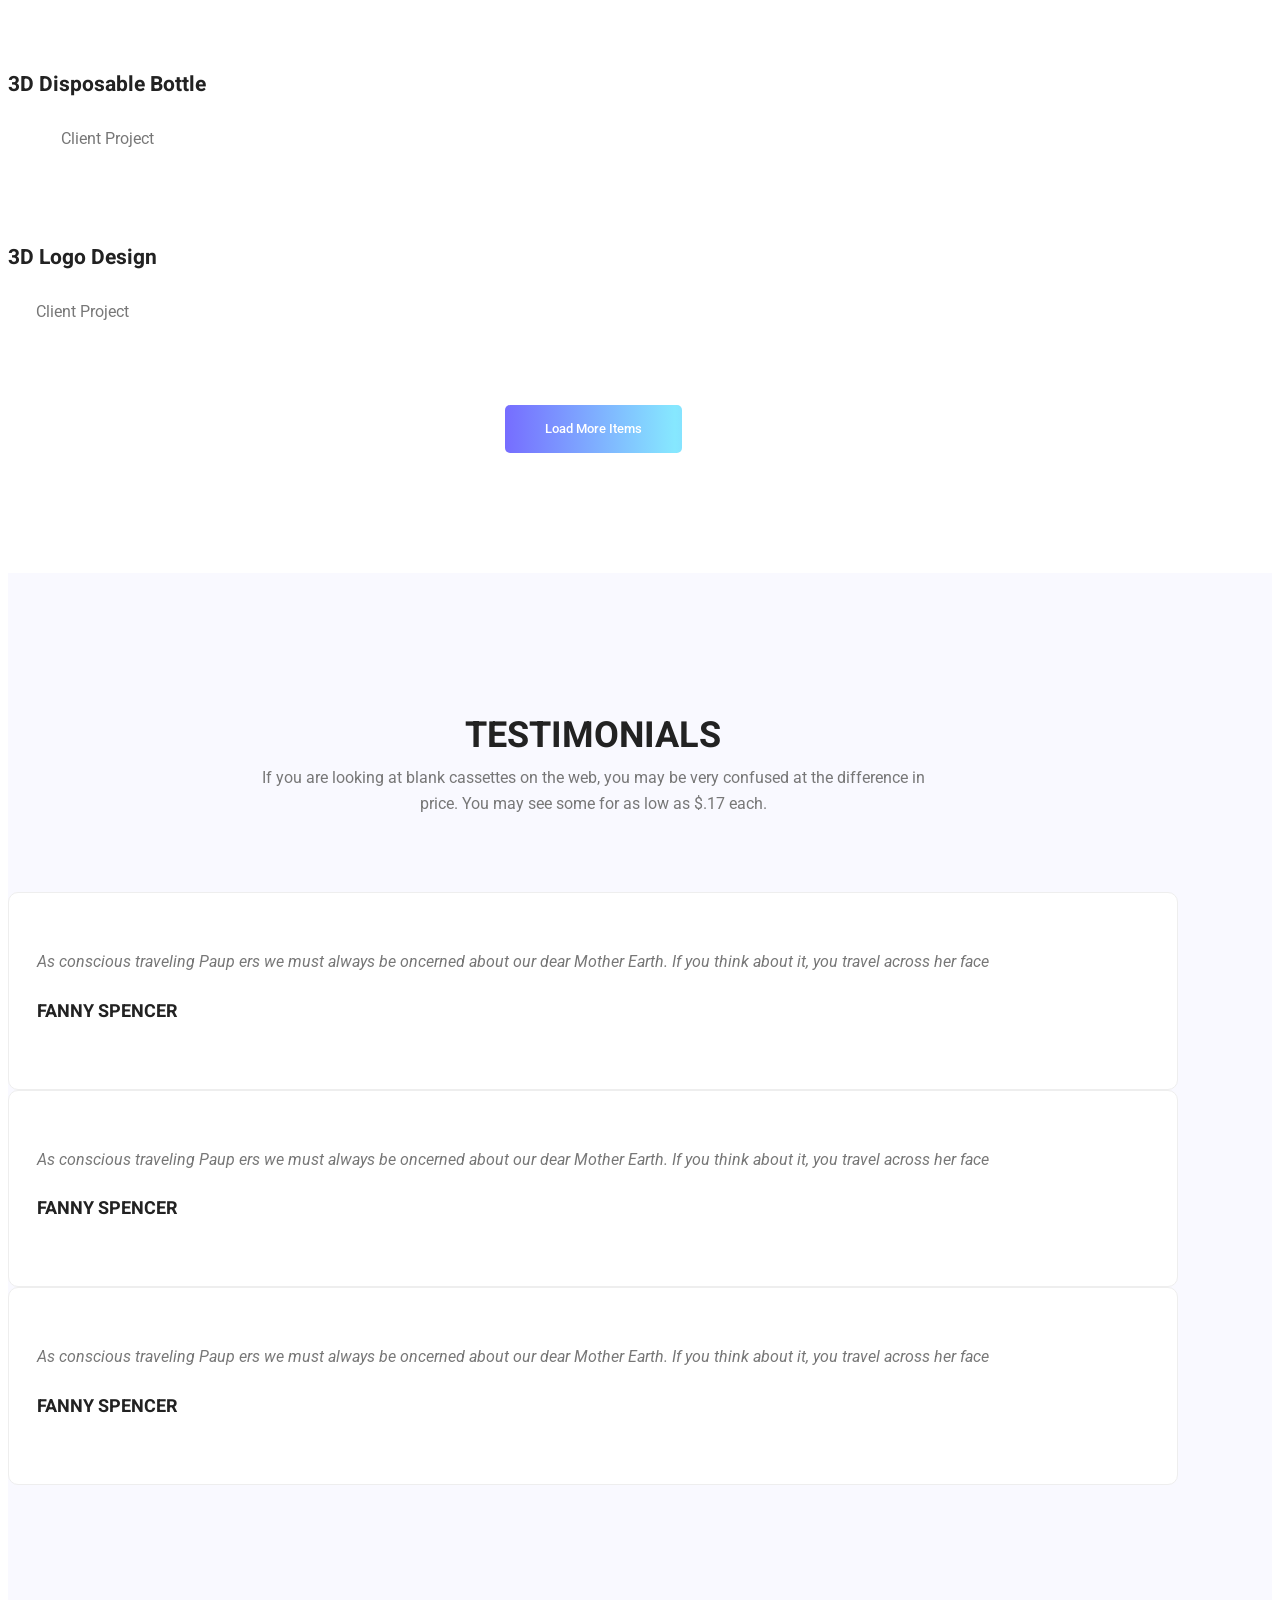
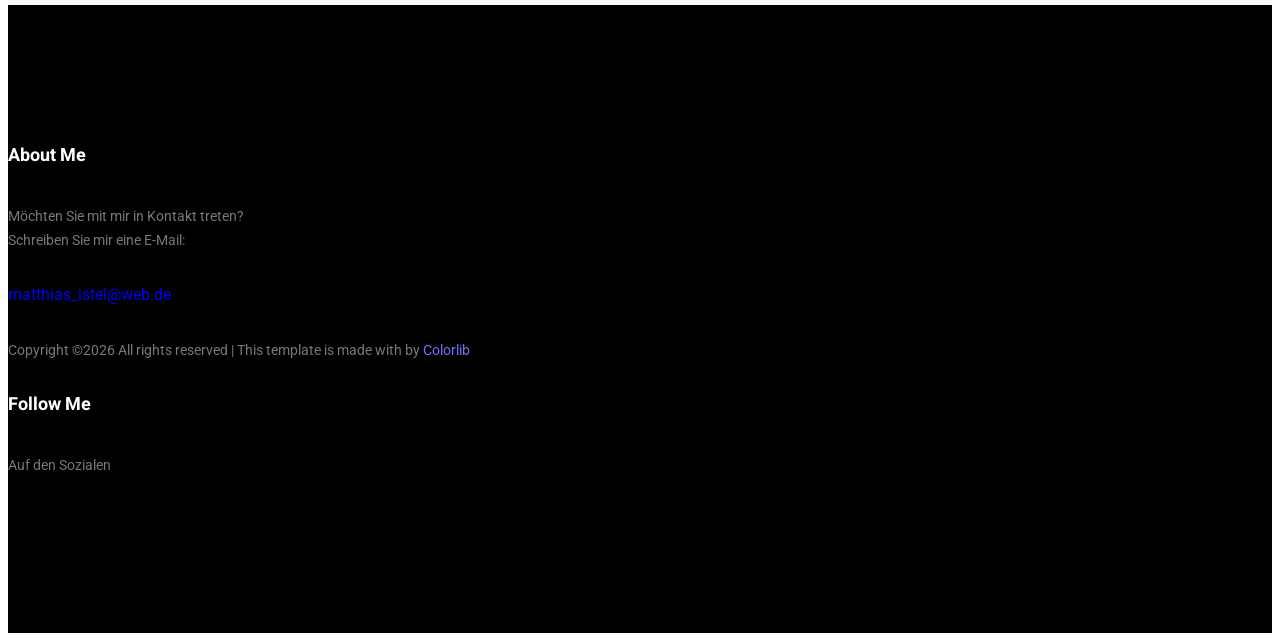
==== commit 049120f7: "changed css/various changes" ====
--- a/index.html
+++ b/index.html
@@ -4,7 +4,7 @@
         <!-- Required meta tags -->
         <meta charset="utf-8">
         <meta name="viewport" content="width=device-width, initial-scale=1, shrink-to-fit=no">
-        <link rel="icon" href="img/favicon.png" type="image/png">
+        <link rel="icon" href="img/favicon.gif" type="image/png">
         <title>Matthias Istel</title>
         <!-- Bootstrap CSS -->
         <link rel="stylesheet" href="css/bootstrap.css">
@@ -70,7 +70,7 @@
 					<div class="banner_content">
 						<div class="media">
 							<div class="d-flex">
-								<img src="img/portrait_bewerbung.png" alt="">
+								<img src="img/portrait_bewerbung.png" alt="" class="rounded_corners">
 							</div>
 							<div class="media-body">
 								<div class="personal_text">
@@ -80,8 +80,8 @@
 									<h4>Anwendungsentwickler</h4>
 									<p>Lernbereit. Motiviert. Umschüler.</p>
 									<ul class="list basic_info">
-										<li><a href="#"><i class="lnr lnr-calendar-full"></i> 1991</a></li>
-										<li><a href="#"><i class="lnr lnr-phone-handset"></i> +49 1573 XXXXXXXX</a></li>
+										<li><a href="#"><i class="lnr lnr-calendar-full"></i> Juni 1991</a></li>
+										<li><a href="#"><i class="lnr lnr-phone-handset"></i> +49 1573 XXXXXXX</a></li>
 										<li><a href="mailto:matthias_istel@web.de"><i class="lnr lnr-envelope"></i><u style="color: black;">matthias_istel@web.de</u></a></li>
 										<li><a href="#"><i class="lnr lnr-home"></i> Freiburg im Breisgau</a></li>
 									</ul>
@@ -113,7 +113,7 @@
         					<div class="row">
         						<div class="col-md-4">
         							<div class="wel_item">
-        								<i class="lnr lnr-thumbs-up"></i>
+        								<i class="lnr lnr-leaf"></i>
         								<h4>Botanik</h4>
         								<p>Grüner Daumen</p>
         							</div>
@@ -139,23 +139,31 @@
         				<div class="tools_expert">
         					<div class="skill_main">
 								<div class="skill_item">
-									<h4>After Effects <span class="counter">85</span>%</h4>
+									<h4>English C1 <span class="counter">100</span>%</h4>
 									<div class="progress_br">
 										<div class="progress">
-											<div class="progress-bar" role="progressbar" aria-valuenow="85" aria-valuemin="0" aria-valuemax="100"></div>
+											<div class="progress-bar" role="progressbar" aria-valuenow="100" aria-valuemin="0" aria-valuemax="100"></div>
 										</div>
 									</div>
 								</div>
 								<div class="skill_item">
-									<h4>Photoshop <span class="counter">90</span>%</h4>
+									<h4>Python <span class="counter">50</span>%</h4>
 									<div class="progress_br">
 										<div class="progress">
-											<div class="progress-bar" role="progressbar" aria-valuenow="90" aria-valuemin="0" aria-valuemax="100"></div>
+											<div class="progress-bar" role="progressbar" aria-valuenow="50" aria-valuemin="0" aria-valuemax="100"></div>
 										</div>
 									</div>
 								</div>
 								<div class="skill_item">
-									<h4>Illustrator <span class="counter">70</span>%</h4>
+									<h4>Java <span class="counter">50</span>%</h4>
+									<div class="progress_br">
+										<div class="progress">
+											<div class="progress-bar" role="progressbar" aria-valuenow="50" aria-valuemin="0" aria-valuemax="100"></div>
+										</div>
+									</div>
+								</div>
+								<div class="skill_item">
+									<h4>HTML / CSS <span class="counter">70</span>%</h4>
 									<div class="progress_br">
 										<div class="progress">
 											<div class="progress-bar" role="progressbar" aria-valuenow="70" aria-valuemin="0" aria-valuemax="100"></div>
@@ -163,18 +171,10 @@
 									</div>
 								</div>
 								<div class="skill_item">
-									<h4>Sublime <span class="counter">95</span>%</h4>
+									<h4>SQL <span class="counter">60</span>%</h4>
 									<div class="progress_br">
 										<div class="progress">
-											<div class="progress-bar" role="progressbar" aria-valuenow="95" aria-valuemin="0" aria-valuemax="100"></div>
-										</div>
-									</div>
-								</div>
-								<div class="skill_item">
-									<h4>Sketch <span class="counter">75</span>%</h4>
-									<div class="progress_br">
-										<div class="progress">
-											<div class="progress-bar" role="progressbar" aria-valuenow="75" aria-valuemin="0" aria-valuemax="100"></div>
+											<div class="progress-bar" role="progressbar" aria-valuenow="60" aria-valuemin="0" aria-valuemax="100"></div>
 										</div>
 									</div>
 								</div>
@@ -194,18 +194,19 @@
 						<li class="nav-item">
 							<a class="nav-link active" id="home-tab" data-toggle="tab" href="#home" role="tab" aria-controls="home" aria-selected="true">Beruflich</a>
 						</li>
-						<li class="nav-item">
-							<a class="nav-link" id="profile-tab" data-toggle="tab" href="#profile" role="tab" aria-controls="profile" aria-selected="false">My Education</a>
-						</li>
+
+						<!--hier das element einfügen-->
+
 					</ul>
 					<div class="tab-content" id="myTabContent">
 						<div class="tab-pane fade show active" id="home" role="tabpanel" aria-labelledby="home-tab">
 							<ul class="list">
+
 								<li>
 									<span></span>
 									<div class="media">
 										<div class="d-flex">
-											<p>Januar 2024 bis jetzt</p>
+											<p>Januar 2024 bis heute</p>
 										</div>
 										<div class="media-body">
 											<h4>GFN Gmbh</h4>
@@ -213,67 +214,48 @@
 										</div>
 									</div>
 								</li>
+
 								<li>
 									<span></span>
 									<div class="media">
 										<div class="d-flex">
-											<p>Abschluss 2014</p>
+											<p>2023 bis 2024&emsp;&emsp;&emsp;&nbsp;&nbsp;&nbsp;</p>
 										</div>
 										<div class="media-body">
-											<h4>Wirtschaftsakademie</h4>
-											<p>International Marketingassitant<br />Freiburg im Breisgau</p>
+											<h4>Kaisers Gute Backstube</h4>
+											<p>Verkauf <br />Schallstadt</p>
 										</div>
 									</div>
 								</li>
-								<li>
-								<span></span>
-									<div class="media">
-										<div class="d-flex">
-											<p>March 2017 to present</p>
-										</div>
-										<div class="media-body">
-											<h4>Colorlib</h4>
-											<p>Senior Web Developer <br />Santa monica, Los angeles</p>
-										</div>
-									</div>
-								</li>
-							</ul>
-						</div>
-						<div class="tab-pane fade" id="profile" role="tabpanel" aria-labelledby="profile-tab">
-							<ul class="list">
+
 								<li>
 									<span></span>
 									<div class="media">
 										<div class="d-flex">
-											<p>March 2017 to present</p>
+											<p>03.2023 bis 05.2023&ensp;&nbsp;&nbsp;</p>
 										</div>
 										<div class="media-body">
-											<h4>Colorlib</h4>
-											<p>Senior Web Developer <br />Santa monica, Los angeles</p>
+											<h4>DHL</h4>
+											<p>Paketbote <br />Freiburg im Breisgau</p>
 										</div>
 									</div>
 								</li>
+
 								<li>
 									<span></span>
 									<div class="media">
 										<div class="d-flex">
-											<p>March 2017 to present</p>
+											<p>2012 bis 2014&emsp;&emsp;&emsp;&nbsp;&nbsp;&nbsp;</p>
 										</div>
 										<div class="media-body">
-											<h4>Colorlib</h4>
-											<p>Senior Web Developer <br />Santa monica, Los angeles</p>
+											<h4>Wi. Akademie</h4>
+											<p>Marketingassistent <br />Freiburg im Breisgau</p>
 										</div>
 									</div>
 								</li>
-								<li>
-								<span></span>
-									<div class="media">
-										<div class="d-flex">
-											<p>March 2017 to present</p>
-										</div>
-										<div class="media-body">
-											<h4>Colorlib</h4>
-											<p>Senior Web Developer <br />Santa monica, Los angeles</p>
+							</ul>
+						</div>
+
 										</div>
 									</div>
 								</li>
@@ -305,7 +287,7 @@
         			</div>
         			<div class="col-lg-4 col-md-6">
         				<div class="feature_item">
-        					<i class="flaticon-skyline"></i>
+							<i class="flaticon-skyline"></i>
         					<h4>Interior Design</h4>
         					<p>If you are looking at blank cassettes on the web, you may be very confused at the difference in price. You may see some for as low as $17 each.</p>
         				</div>
@@ -478,40 +460,30 @@
         					<div class="f_title">
         						<h3>About Me</h3>
         					</div>
-        					<p>Do you want to be even more successful? Learn to love learning and growth. The more effort you put into improving your skills,</p>
+        					<p>Möchten Sie mit mir in Kontakt treten? <br>
+							Schreiben Sie mir eine E-Mail: <br>
+							<ul class="list">
+								<li><a href="https://www.facebook.com/matthias.istel.9">matthias_istel@web.de&ensp;<i class="fa fa-envelope"></i></a></li></p>
+							</ul>
         					<p><!-- Link back to Colorlib can't be removed. Template is licensed under CC BY 3.0. -->
 Copyright &copy;<script>document.write(new Date().getFullYear());</script> All rights reserved | This template is made with <i class="fa fa-heart-o" aria-hidden="true"></i> by <a href="https://colorlib.com" target="_blank">Colorlib</a>
 <!-- Link back to Colorlib can't be removed. Template is licensed under CC BY 3.0. --></p>
         				</aside>
         			</div>
-        			<div class="col-lg-5 col-sm-6">
-        				<aside class="f_widget news_widget">
-        					<div class="f_title">
-        						<h3>Newsletter</h3>
-        					</div>
-        					<p>Stay updated with our latest trends</p>
-        					<div id="mc_embed_signup">
-                                <form target="_blank" action="https://spondonit.us12.list-manage.com/subscribe/post?u=1462626880ade1ac87bd9c93a&amp;id=92a4423d01" method="get" class="subscribe_form relative">
-                                	<div class="input-group d-flex flex-row">
-                                        <input name="EMAIL" placeholder="Enter email address" onfocus="this.placeholder = ''" onblur="this.placeholder = 'Email Address '" required="" type="email">
-                                        <button class="btn sub-btn"><span class="lnr lnr-arrow-right"></span></button>		
-                                    </div>				
-                                    <div class="mt-10 info"></div>
-                                </form>
-                            </div>
-        				</aside>
-        			</div>
+
+        			<!-- hier war der newsletter -->
+
         			<div class="col-lg-2">
         				<aside class="f_widget social_widget">
         					<div class="f_title">
         						<h3>Follow Me</h3>
         					</div>
-        					<p>Let us be social</p>
+        					<p>Auf den Sozialen</p>
         					<ul class="list">
-        						<li><a href="#"><i class="fa fa-facebook"></i></a></li>
-        						<li><a href="#"><i class="fa fa-twitter"></i></a></li>
-        						<li><a href="#"><i class="fa fa-dribbble"></i></a></li>
-        						<li><a href="#"><i class="fa fa-behance"></i></a></li>
+        						<li><a href="https://www.facebook.com/matthias.istel.9"><i class="fa fa-facebook"></i></a></li>
+        						<li><a href="https://github.com/letsI-MA"><i class="fa fa-github"></i></a></li>
+        						<li><a href="https://www.xing.com/profile/Matthias_Istel018418"><i class="fa fa-xing"></i></a></li>
+        						<li><a href="https://soundcloud.com/blueberryyumyum"><i class="fa fa-soundcloud"></i></a></li>
         					</ul>
         				</aside>
         			</div>
--- a/css/style.css
+++ b/css/style.css
@@ -0,0 +1,3009 @@
+/*----------------------------------------------------
+@File: Default Styles
+@Author: Rocky Ahmed
+@URL: http://wethemez.com
+Author E-mail: rockybd1995@gmail.com
+
+This file contains the styling for the actual theme, this
+is the file you need to edit to change the look of the
+theme.
+---------------------------------------------------- */
+/*=====================================================================
+@Template Name: Builder Construction 
+@Author: Rocky Ahmed
+@Developed By: Rocky Ahmed
+@Developer URL: http://rocky.wethemez.com
+Author E-mail: rockybd1995@gmail.com
+
+@Default Styles
+
+Table of Content:
+01/ Variables
+02/ predefin
+03/ header
+04/ button
+05/ banner
+06/ breadcrumb
+07/ about
+08/ team
+09/ project 
+10/ price 
+11/ team 
+12/ blog 
+13/ video  
+14/ features  
+15/ career  
+16/ contact 
+17/ footer
+
+=====================================================================*/
+/*----------------------------------------------------*/
+/*font Variables*/
+/*Color Variables*/
+/*=================== fonts ====================*/
+@import url("https://fonts.googleapis.com/css?family=Heebo:300,400,700,900|Roboto:300,400,500,700");
+/*---------------------------------------------------- */
+/*----------------------------------------------------*/
+.list {
+  list-style: none;
+  margin: 0px;
+  padding: 0px; }
+
+a {
+  text-decoration: none;
+  transition: all 0.3s ease-in-out; }
+  a:hover, a:focus {
+    text-decoration: none;
+    outline: none; }
+
+.row.m0 {
+  margin: 0px; }
+
+body {
+  line-height: 26px;
+  font-size: 16px;
+  font-family: "Roboto", sans-serif;
+  font-weight: normal;
+  color: #777777; }
+
+h1, h2, h3, h4, h5, h6 {
+  font-family: "Heebo", sans-serif;
+  font-weight: bold; }
+
+button:focus {
+  outline: none;
+  box-shadow: none; }
+
+.p0 {
+  padding-left: 0px;
+  padding-right: 0px; }
+
+.p_120 {
+  padding-top: 120px;
+  padding-bottom: 120px; }
+
+.p_100 {
+  padding-top: 100px;
+  padding-bottom: 100px; }
+
+.pad_top {
+  padding-top: 120px; }
+
+.pad_bt {
+  padding-bottom: 120px; }
+
+.mt-25 {
+  margin-top: 25px; }
+
+@media (min-width: 1200px) {
+  .container {
+    max-width: 1170px; } }
+
+@media (min-width: 1620px) {
+  .box_1620 {
+    max-width: 1620px;
+    margin: auto;
+    width: 100%;
+    padding-left: 0px;
+    padding-right: 0px; } }
+/* Main Title Area css
+============================================================================================ */
+.main_title {
+  text-align: center;
+  max-width: 670px;
+  margin: 0px auto 75px; }
+  .main_title h2 {
+    font-family: "Heebo", sans-serif;
+    font-size: 36px;
+    color: #222222;
+    margin-bottom: 15px;
+    text-transform: uppercase; }
+  .main_title p {
+    font-size: 16px;
+    font-family: "Roboto", sans-serif;
+    font-weight: normal;
+    line-height: 26px;
+    color: #777777;
+    margin-bottom: 0px; }
+
+/* End Main Title Area css
+============================================================================================ */
+/*---------------------------------------------------- */
+/*----------------------------------------------------*/
+.header_area {
+  position: absolute;
+  width: 100%;
+  top: 0;
+  left: 0;
+  z-index: 99;
+  transition: background 0.4s, all 0.3s linear; }
+  .header_area .navbar {
+    background: transparent;
+    padding: 0px;
+    border: 0px;
+    border-radius: 0px; }
+    .header_area .navbar .nav .nav-item {
+      margin-right: 45px; }
+      .header_area .navbar .nav .nav-item .nav-link {
+        font: 500 12px/120px "Roboto", sans-serif;
+        text-transform: uppercase;
+        color: #fff;
+        padding: 0px;
+        display: inline-block; }
+        .header_area .navbar .nav .nav-item .nav-link:after {
+          display: none; }
+      .header_area .navbar .nav .nav-item:hover .nav-link, .header_area .navbar .nav .nav-item.active .nav-link {
+        color: #fff; }
+      .header_area .navbar .nav .nav-item.submenu {
+        position: relative; }
+        .header_area .navbar .nav .nav-item.submenu ul {
+          border: none;
+          padding: 0px;
+          border-radius: 0px;
+          box-shadow: none;
+          margin: 0px;
+          background: #fff;
+          box-shadow: 0px 3px 16px 0px rgba(0, 0, 0, 0.1); }
+          @media (min-width: 992px) {
+            .header_area .navbar .nav .nav-item.submenu ul {
+              position: absolute;
+              top: 120%;
+              left: 0px;
+              min-width: 200px;
+              text-align: left;
+              opacity: 0;
+              transition: all 300ms ease-in;
+              visibility: hidden;
+              display: block;
+              border: none;
+              padding: 0px;
+              border-radius: 0px; } }
+          .header_area .navbar .nav .nav-item.submenu ul:before {
+            content: "";
+            width: 0;
+            height: 0;
+            border-style: solid;
+            border-width: 10px 10px 0 10px;
+            border-color: #eeeeee transparent transparent transparent;
+            position: absolute;
+            right: 24px;
+            top: 45px;
+            z-index: 3;
+            opacity: 0;
+            transition: all 400ms linear; }
+          .header_area .navbar .nav .nav-item.submenu ul .nav-item {
+            display: block;
+            float: none;
+            margin-right: 0px;
+            border-bottom: 1px solid #ededed;
+            margin-left: 0px;
+            transition: all 0.4s linear; }
+            .header_area .navbar .nav .nav-item.submenu ul .nav-item .nav-link {
+              line-height: 45px;
+              color: #222222;
+              padding: 0px 30px;
+              transition: all 150ms linear;
+              display: block;
+              margin-right: 0px; }
+            .header_area .navbar .nav .nav-item.submenu ul .nav-item:last-child {
+              border-bottom: none; }
+            .header_area .navbar .nav .nav-item.submenu ul .nav-item:hover .nav-link {
+              background: #766dff;
+              color: #fff; }
+        @media (min-width: 992px) {
+          .header_area .navbar .nav .nav-item.submenu:hover ul {
+            visibility: visible;
+            opacity: 1;
+            top: 100%; } }
+        .header_area .navbar .nav .nav-item.submenu:hover ul .nav-item {
+          margin-top: 0px; }
+      .header_area .navbar .nav .nav-item:last-child {
+        margin-right: 0px; }
+    .header_area .navbar .search {
+      font-size: 12px;
+      line-height: 60px;
+      display: inline-block;
+      color: #222222;
+      margin-left: 80px; }
+      .header_area .navbar .search i {
+        font-weight: 600; }
+  .header_area.navbar_fixed .main_menu {
+    position: fixed;
+    width: 100%;
+    top: -70px;
+    left: 0;
+    right: 0;
+    background: #000;
+    transform: translateY(70px);
+    transition: transform 500ms ease, background 500ms ease;
+    -webkit-transition: transform 500ms ease, background 500ms ease;
+    box-shadow: 0px 3px 16px 0px rgba(0, 0, 0, 0.1); }
+    .header_area.navbar_fixed .main_menu .navbar .nav .nav-item .nav-link {
+      line-height: 70px; }
+
+.top_menu {
+  background: #f9f9ff; }
+  .top_menu .header_social li {
+    display: inline-block;
+    margin-right: 15px; }
+    .top_menu .header_social li a {
+      font-size: 14px;
+      color: #777777;
+      display: inline-block;
+      line-height: 42px;
+      transition: all 300ms linear 0s; }
+    .top_menu .header_social li:last-child {
+      margin-right: 0px; }
+    .top_menu .header_social li:hover a {
+      color: #766dff; }
+  .top_menu .dn_btn {
+    line-height: 42px;
+    display: inline-block;
+    font-size: 12px;
+    margin-right: 30px;
+    font-family: "Roboto", sans-serif;
+    font-weight: normal;
+    color: #777777;
+    transition: all 300ms linear 0s; }
+    .top_menu .dn_btn:hover {
+      color: #766dff; }
+    .top_menu .dn_btn:last-child {
+      margin-right: 0px; }
+  .top_menu .lan_pack {
+    height: 30px;
+    border: 1px solid #eeeeee;
+    border-radius: 3px;
+    line-height: 28px;
+    font-size: 12px;
+    font-family: "Roboto", sans-serif;
+    font-weight: 500;
+    padding-left: 19px;
+    padding-right: 36px;
+    color: #777777;
+    background: #f9f9ff;
+    margin-right: 5px;
+    margin-top: 8px; }
+    .top_menu .lan_pack .current {
+      color: #777777; }
+    .top_menu .lan_pack:after {
+      content: "\f0d7";
+      border: none !important;
+      font: normal normal normal 12px/1 FontAwesome;
+      transform: rotate(0deg);
+      height: auto;
+      margin-top: -6px;
+      right: 20px; }
+
+/*---------------------------------------------------- */
+/*----------------------------------------------------*/
+/* Home Banner Area css
+============================================================================================ */
+.home_banner_area {
+  position: relative;
+  z-index: 1;
+  background-image: -moz-linear-gradient(0deg, #766dff 0%, #88f3ff 100%);
+  background-image: -webkit-linear-gradient(0deg, #766dff 0%, #88f3ff 100%);
+  background-image: -ms-linear-gradient(0deg, #766dff 0%, #88f3ff 100%);
+  margin-bottom: 200px; }
+  .home_banner_area .box_1620 {
+    min-height: 700px;
+    border-radius: 12px;
+    position: relative;
+    bottom: -200px;
+    background: #fff;
+    padding: 30px;
+    box-shadow: 0px 20px 80px 0px rgba(153, 153, 153, 0.3); }
+  .home_banner_area .banner_inner {
+    position: relative;
+    width: 100%;
+    min-height: 700px;
+    display: flex; }
+    .home_banner_area .banner_inner .banner_content {
+      color: #222222;
+      vertical-align: middle;
+      align-self: center;
+      text-align: left; }
+      .home_banner_area .banner_inner .banner_content .media .d-flex {
+        padding-right: 125px; }
+      .home_banner_area .banner_inner .banner_content .media .media-body {
+        vertical-align: middle;
+        align-self: center; }
+
+  .blog_banner {
+    min-height: 780px;
+    position: relative;
+    z-index: 1;
+    overflow: hidden;
+    margin-bottom: 0px; }
+  .blog_banner .banner_inner {
+    background: #04091e;
+    position: relative;
+    overflow: hidden;
+    width: 100%;
+    min-height: 780px;
+    z-index: 1; }
+  .blog_banner .banner_inner .overlay {
+    background: url(../img/banner/banner-2.jpg) no-repeat scroll center center;
+    opacity: .5;
+    height: 125%;
+    position: absolute;
+    left: 0px;
+    top: 0px;
+    width: 100%;
+    z-index: -1; }
+  .blog_banner .banner_inner .blog_b_text {
+    max-width: 700px;
+    margin: auto;
+    color: #fff; }
+  .blog_banner .banner_inner .blog_b_text h2 {
+    font-size: 60px;
+    font-weight: bold;
+    font-family: "Heebo", sans-serif;
+    line-height: 66px;
+    margin-bottom: 15px;
+    text-transform: uppercase; }
+  .blog_banner .banner_inner .blog_b_text p {
+    font-size: 16px;
+    margin-bottom: 35px; }
+  .blog_banner .banner_inner .blog_b_text .white_bg_btn {
+    line-height: 42px;
+    padding: 0px 45px;
+    border-radius: 5px; }
+
+  .banner_box {
+    max-width: 1620px;
+    margin: auto; }
+
+  .banner_area {
+    position: relative;
+    z-index: 1;
+    min-height: 350px;
+    background-image: -moz-linear-gradient(0deg, #766dff 0%, #88f3ff 100%);
+    background-image: -webkit-linear-gradient(0deg, #766dff 0%, #88f3ff 100%);
+    background-image: -ms-linear-gradient(0deg, #766dff 0%, #88f3ff 100%);
+    margin-bottom: 120px; }
+  .banner_area .box_1620 {
+    background: #fff;
+    min-height: 360px;
+    border-radius: 12px;
+    position: relative;
+    bottom: -120px;
+    box-shadow: 0px 20px 80px 0px rgba(153, 153, 153, 0.3); }
+  .banner_area .banner_inner {
+    position: relative;
+    overflow: hidden;
+    width: 100%;
+    min-height: 360px;
+    z-index: 1; }
+  .banner_area .banner_inner .banner_content h2 {
+    color: #222222;
+    font-size: 48px;
+    font-family: "Heebo", sans-serif;
+    margin-bottom: 0px;
+    font-weight: bold; }
+  .banner_area .banner_inner .banner_content .page_link a {
+    font-size: 14px;
+    color: #222222;
+    font-family: "Roboto", sans-serif;
+    margin-right: 32px;
+    position: relative; }
+  .banner_area .banner_inner .banner_content .page_link a:before {
+    content: "\e87a";
+    font-family: 'Linearicons-Free';
+    position: absolute;
+    right: -25px;
+    top: 50%;
+    transform: translateY(-50%); }
+  .banner_area .banner_inner .banner_content .page_link a:last-child {
+    margin-right: 0px; }
+  .banner_area .banner_inner .banner_content .page_link a:last-child:before {
+    display: none; }
+  .banner_area .banner_inner .banner_content .page_link a:hover {
+    color: #766dff; }
+.rounded_corners {
+  border-radius: 15px;
+}
+
+  /* End Home Banner Area css
+  ============================================================================================ */
+  /*---------------------------------------------------- */
+  /*----------------------------------------------------*/
+  /* Latest Blog Area css
+  ============================================================================================ */
+  .latest_blog_inner {
+    margin-bottom: -30px; }
+
+  .l_blog_item {
+    margin-bottom: 30px; }
+  .l_blog_item .date {
+    font-size: 13px;
+    font-family: "Roboto", sans-serif;
+    font-weight: normal;
+    color: #777777;
+    margin-top: 20px;
+    display: block;
+    margin-bottom: 15px; }
+  .l_blog_item h4 {
+    font-size: 18px;
+    line-height: 24px;
+    color: #222222;
+    border-bottom: 1px solid #eeeeee;
+    padding-bottom: 20px;
+    margin-bottom: 20px;
+    transition: all 300ms linear 0s; }
+  .l_blog_item p {
+    margin-bottom: 0px; }
+  .l_blog_item:hover h4 {
+    color: #766dff; }
+
+  /* End Latest Blog Area css
+  ============================================================================================ */
+  /*================= latest_blog_area css =============*/
+  .single-recent-blog-post {
+    margin-bottom: 30px; }
+  .single-recent-blog-post .thumb {
+    overflow: hidden; }
+  .single-recent-blog-post .thumb img {
+    transition: all 0.7s linear; }
+  .single-recent-blog-post .details {
+    padding-top: 30px; }
+  .single-recent-blog-post .details .sec_h4 {
+    line-height: 24px;
+    padding: 10px 0px 13px;
+    transition: all 0.3s linear; }
+  .single-recent-blog-post .details .sec_h4:hover {
+    color: #777777; }
+  .single-recent-blog-post .date {
+    font-size: 14px;
+    line-height: 24px;
+    font-weight: 400; }
+  .single-recent-blog-post:hover img {
+    transform: scale(1.23) rotate(10deg); }
+
+  .tags .tag_btn {
+    font-size: 12px;
+    font-weight: 500;
+    line-height: 20px;
+    border: 1px solid #eeeeee;
+    display: inline-block;
+    padding: 1px 18px;
+    text-align: center;
+    color: #222222; }
+  .tags .tag_btn:before {
+    background: #766dff; }
+  .tags .tag_btn + .tag_btn {
+    margin-left: 2px; }
+
+  /*========= blog_categorie_area css ===========*/
+  .blog_categorie_area {
+    padding-top: 80px;
+    padding-bottom: 80px; }
+
+  .categories_post {
+    position: relative;
+    text-align: center;
+    cursor: pointer; }
+  .categories_post img {
+    max-width: 100%; }
+  .categories_post .categories_details {
+    position: absolute;
+    top: 20px;
+    left: 20px;
+    right: 20px;
+    bottom: 20px;
+    background: rgba(34, 34, 34, 0.8);
+    color: #fff;
+    transition: all 0.3s linear;
+    display: flex;
+    align-items: center;
+    justify-content: center; }
+  .categories_post .categories_details h5 {
+    margin-bottom: 0px;
+    font-size: 18px;
+    line-height: 26px;
+    text-transform: uppercase;
+    color: #fff;
+    position: relative; }
+  .categories_post .categories_details p {
+    font-weight: 300;
+    font-size: 14px;
+    line-height: 26px;
+    margin-bottom: 0px; }
+  .categories_post .categories_details .border_line {
+    margin: 10px 0px;
+    background: #fff;
+    width: 100%;
+    height: 1px; }
+  .categories_post:hover .categories_details {
+    background-image: -moz-linear-gradient(0deg, #766dff 0%, #88f3ff 100%);
+    background-image: -webkit-linear-gradient(0deg, #766dff 0%, #88f3ff 100%);
+    background-image: -ms-linear-gradient(0deg, #766dff 0%, #88f3ff 100%);
+    opacity: 0.851; }
+
+  /*============ blog_left_sidebar css ==============*/
+  .blog_item {
+    margin-bottom: 40px; }
+
+  .blog_info {
+    padding-top: 30px; }
+  .blog_info .post_tag {
+    padding-bottom: 20px; }
+  .blog_info .post_tag a {
+    font: 300 14px/21px "Roboto", sans-serif;
+    color: #222222; }
+  .blog_info .post_tag a:hover {
+    color: #777777; }
+  .blog_info .post_tag a.active {
+    color: #766dff; }
+  .blog_info .blog_meta li a {
+    font: 300 14px/20px "Roboto", sans-serif;
+    color: #777777;
+    vertical-align: middle;
+    padding-bottom: 12px;
+    display: inline-block; }
+  .blog_info .blog_meta li a i {
+    color: #222222;
+    font-size: 16px;
+    font-weight: 600;
+    padding-left: 15px;
+    line-height: 20px;
+    vertical-align: middle; }
+  .blog_info .blog_meta li a:hover {
+    color: #766dff; }
+
+  .blog_post img {
+    max-width: 100%; }
+
+  .blog_details {
+    padding-top: 20px; }
+  .blog_details h2 {
+    font-size: 24px;
+    line-height: 36px;
+    color: #222222;
+    font-weight: 600;
+    transition: all 0.3s linear; }
+  .blog_details h2:hover {
+    color: #766dff; }
+  .blog_details p {
+    margin-bottom: 26px; }
+
+  .view_btn {
+    font-size: 14px;
+    line-height: 36px;
+    display: inline-block;
+    color: #222222;
+    font-weight: 500;
+    padding: 0px 30px;
+    background: #fff; }
+
+  .blog_right_sidebar {
+    border: 1px solid #eeeeee;
+    background: #fafaff;
+    padding: 30px; }
+  .blog_right_sidebar .widget_title {
+    font-size: 18px;
+    line-height: 25px;
+    background: #766dff;
+    text-align: center;
+    color: #fff;
+    padding: 8px 0px;
+    margin-bottom: 30px; }
+  .blog_right_sidebar .search_widget .input-group .form-control {
+    font-size: 14px;
+    line-height: 29px;
+    border: 0px;
+    width: 100%;
+    font-weight: 300;
+    color: #fff;
+    padding-left: 20px;
+    border-radius: 45px;
+    z-index: 0;
+    background: #766dff; }
+  .blog_right_sidebar .search_widget .input-group .form-control.placeholder {
+    color: #fff; }
+  .blog_right_sidebar .search_widget .input-group .form-control:-moz-placeholder {
+    color: #fff; }
+  .blog_right_sidebar .search_widget .input-group .form-control::-moz-placeholder {
+    color: #fff; }
+  .blog_right_sidebar .search_widget .input-group .form-control::-webkit-input-placeholder {
+    color: #fff; }
+  .blog_right_sidebar .search_widget .input-group .form-control:focus {
+    box-shadow: none; }
+  .blog_right_sidebar .search_widget .input-group .btn-default {
+    position: absolute;
+    right: 20px;
+    background: transparent;
+    border: 0px;
+    box-shadow: none;
+    font-size: 14px;
+    color: #fff;
+    padding: 0px;
+    top: 50%;
+    transform: translateY(-50%);
+    z-index: 1; }
+  .blog_right_sidebar .author_widget {
+    text-align: center; }
+  .blog_right_sidebar .author_widget h4 {
+    font-size: 18px;
+    line-height: 20px;
+    color: #222222;
+    margin-bottom: 5px;
+    margin-top: 30px; }
+  .blog_right_sidebar .author_widget p {
+    margin-bottom: 0px; }
+  .blog_right_sidebar .author_widget .social_icon {
+    padding: 7px 0px 15px; }
+  .blog_right_sidebar .author_widget .social_icon a {
+    font-size: 14px;
+    color: #222222;
+    transition: all 0.2s linear; }
+  .blog_right_sidebar .author_widget .social_icon a + a {
+    margin-left: 20px; }
+  .blog_right_sidebar .author_widget .social_icon a:hover {
+    color: #766dff; }
+  .blog_right_sidebar .popular_post_widget .post_item .media-body {
+    justify-content: center;
+    align-self: center;
+    padding-left: 20px; }
+  .blog_right_sidebar .popular_post_widget .post_item .media-body h3 {
+    font-size: 14px;
+    line-height: 20px;
+    color: #222222;
+    margin-bottom: 4px;
+    transition: all 0.3s linear; }
+  .blog_right_sidebar .popular_post_widget .post_item .media-body h3:hover {
+    color: #766dff; }
+  .blog_right_sidebar .popular_post_widget .post_item .media-body p {
+    font-size: 12px;
+    line-height: 21px;
+    margin-bottom: 0px; }
+  .blog_right_sidebar .popular_post_widget .post_item + .post_item {
+    margin-top: 20px; }
+  .blog_right_sidebar .post_category_widget .cat-list li {
+    border-bottom: 2px dotted #eee;
+    transition: all 0.3s ease 0s;
+    padding-bottom: 12px; }
+  .blog_right_sidebar .post_category_widget .cat-list li a {
+    font-size: 14px;
+    line-height: 20px;
+    color: #777; }
+  .blog_right_sidebar .post_category_widget .cat-list li a p {
+    margin-bottom: 0px; }
+  .blog_right_sidebar .post_category_widget .cat-list li + li {
+    padding-top: 15px; }
+  .blog_right_sidebar .post_category_widget .cat-list li:hover {
+    border-color: #766dff; }
+  .blog_right_sidebar .post_category_widget .cat-list li:hover a {
+    color: #766dff; }
+  .blog_right_sidebar .newsletter_widget {
+    text-align: center; }
+  .blog_right_sidebar .newsletter_widget .form-group {
+    margin-bottom: 8px; }
+  .blog_right_sidebar .newsletter_widget .input-group-prepend {
+    margin-right: -1px; }
+  .blog_right_sidebar .newsletter_widget .input-group-text {
+    background: #fff;
+    border-radius: 0px;
+    vertical-align: top;
+    font-size: 12px;
+    line-height: 36px;
+    padding: 0px 0px 0px 15px;
+    border: 1px solid #eeeeee;
+    border-right: 0px; }
+  .blog_right_sidebar .newsletter_widget .form-control {
+    font-size: 12px;
+    line-height: 24px;
+    color: #cccccc;
+    border: 1px solid #eeeeee;
+    border-left: 0px;
+    border-radius: 0px; }
+  .blog_right_sidebar .newsletter_widget .form-control.placeholder {
+    color: #cccccc; }
+  .blog_right_sidebar .newsletter_widget .form-control:-moz-placeholder {
+    color: #cccccc; }
+  .blog_right_sidebar .newsletter_widget .form-control::-moz-placeholder {
+    color: #cccccc; }
+  .blog_right_sidebar .newsletter_widget .form-control::-webkit-input-placeholder {
+    color: #cccccc; }
+  .blog_right_sidebar .newsletter_widget .form-control:focus {
+    outline: none;
+    box-shadow: none; }
+  .blog_right_sidebar .newsletter_widget .bbtns {
+    background: #766dff;
+    color: #fff;
+    font-size: 12px;
+    line-height: 38px;
+    display: inline-block;
+    font-weight: 500;
+    padding: 0px 24px 0px 24px;
+    border-radius: 0; }
+  .blog_right_sidebar .newsletter_widget .text-bottom {
+    font-size: 12px; }
+  .blog_right_sidebar .tag_cloud_widget ul li {
+    display: inline-block; }
+  .blog_right_sidebar .tag_cloud_widget ul li a {
+    display: inline-block;
+    border: 1px solid #eee;
+    background: #fff;
+    padding: 0px 13px;
+    margin-bottom: 8px;
+    transition: all 0.3s ease 0s;
+    color: #222222;
+    font-size: 12px; }
+  .blog_right_sidebar .tag_cloud_widget ul li a:hover {
+    background-image: -moz-linear-gradient(0deg, #766dff 0%, #88f3ff 100%);
+    background-image: -webkit-linear-gradient(0deg, #766dff 0%, #88f3ff 100%);
+    background-image: -ms-linear-gradient(0deg, #766dff 0%, #88f3ff 100%);
+    color: #fff; }
+  .blog_right_sidebar .br {
+    width: 100%;
+    height: 1px;
+    background: #eeeeee;
+    margin: 30px 0px; }
+
+  .blog-pagination {
+    padding-top: 25px;
+    padding-bottom: 95px; }
+  .blog-pagination .page-link {
+    border-radius: 0; }
+  .blog-pagination .page-item {
+    border: none; }
+
+  .page-link {
+    background: transparent;
+    font-weight: 400; }
+
+  .blog-pagination .page-item.active .page-link {
+    background-color: #766dff;
+    border-color: transparent;
+    color: #fff; }
+
+  .blog-pagination .page-link {
+    position: relative;
+    display: block;
+    padding: 0.5rem 0.75rem;
+    margin-left: -1px;
+    line-height: 1.25;
+    color: #8a8a8a;
+    border: none; }
+
+  .blog-pagination .page-link .lnr {
+    font-weight: 600; }
+
+  .blog-pagination .page-item:last-child .page-link,
+  .blog-pagination .page-item:first-child .page-link {
+    border-radius: 0; }
+
+  .blog-pagination .page-link:hover {
+    color: #fff;
+    text-decoration: none;
+    background-color: #766dff;
+    border-color: #eee; }
+
+  /*============ Start Blog Single Styles  =============*/
+  .single-post-area .social-links {
+    padding-top: 10px; }
+  .single-post-area .social-links li {
+    display: inline-block;
+    margin-bottom: 10px; }
+  .single-post-area .social-links li a {
+    color: #cccccc;
+    padding: 7px;
+    font-size: 14px;
+    transition: all 0.2s linear; }
+  .single-post-area .social-links li a:hover {
+    color: #222222; }
+  .single-post-area .blog_details {
+    padding-top: 26px; }
+  .single-post-area .blog_details p {
+    margin-bottom: 10px; }
+  .single-post-area .quotes {
+    margin-top: 20px;
+    margin-bottom: 30px;
+    padding: 24px 35px 24px 30px;
+    background-color: white;
+    box-shadow: -20.84px 21.58px 30px 0px rgba(176, 176, 176, 0.1);
+    font-size: 14px;
+    line-height: 24px;
+    color: #777;
+    font-style: italic; }
+  .single-post-area .arrow {
+    position: absolute; }
+  .single-post-area .arrow .lnr {
+    font-size: 20px;
+    font-weight: 600; }
+  .single-post-area .thumb .overlay-bg {
+    background: rgba(0, 0, 0, 0.8); }
+  .single-post-area .navigation-area {
+    border-top: 1px solid #eee;
+    padding-top: 30px;
+    margin-top: 60px; }
+  .single-post-area .navigation-area p {
+    margin-bottom: 0px; }
+  .single-post-area .navigation-area h4 {
+    font-size: 18px;
+    line-height: 25px;
+    color: #222222; }
+  .single-post-area .navigation-area .nav-left {
+    text-align: left; }
+  .single-post-area .navigation-area .nav-left .thumb {
+    margin-right: 20px;
+    background: #000; }
+  .single-post-area .navigation-area .nav-left .thumb img {
+    transition: all 300ms linear 0s; }
+  .single-post-area .navigation-area .nav-left .lnr {
+    margin-left: 20px;
+    opacity: 0;
+    transition: all 300ms linear 0s; }
+  .single-post-area .navigation-area .nav-left:hover .lnr {
+    opacity: 1; }
+  .single-post-area .navigation-area .nav-left:hover .thumb img {
+    opacity: .5; }
+  @media (max-width: 767px) {
+    .single-post-area .navigation-area .nav-left {
+      margin-bottom: 30px; } }
+  .single-post-area .navigation-area .nav-right {
+    text-align: right; }
+  .single-post-area .navigation-area .nav-right .thumb {
+    margin-left: 20px;
+    background: #000; }
+  .single-post-area .navigation-area .nav-right .thumb img {
+    transition: all 300ms linear 0s; }
+  .single-post-area .navigation-area .nav-right .lnr {
+    margin-right: 20px;
+    opacity: 0;
+    transition: all 300ms linear 0s; }
+  .single-post-area .navigation-area .nav-right:hover .lnr {
+    opacity: 1; }
+  .single-post-area .navigation-area .nav-right:hover .thumb img {
+    opacity: .5; }
+  @media (max-width: 991px) {
+    .single-post-area .sidebar-widgets {
+      padding-bottom: 0px; } }
+
+  .comments-area {
+    background: #fafaff;
+    border: 1px solid #eee;
+    padding: 50px 30px;
+    margin-top: 50px; }
+  @media (max-width: 414px) {
+    .comments-area {
+      padding: 50px 8px; } }
+  .comments-area h4 {
+    text-align: center;
+    margin-bottom: 50px;
+    color: #222222;
+    font-size: 18px; }
+  .comments-area h5 {
+    font-size: 16px;
+    margin-bottom: 0px; }
+  .comments-area a {
+    color: #222222; }
+  .comments-area .comment-list {
+    padding-bottom: 48px; }
+  .comments-area .comment-list:last-child {
+    padding-bottom: 0px; }
+  .comments-area .comment-list.left-padding {
+    padding-left: 25px; }
+  @media (max-width: 413px) {
+    .comments-area .comment-list .single-comment h5 {
+      font-size: 12px; }
+    .comments-area .comment-list .single-comment .date {
+      font-size: 11px; }
+    .comments-area .comment-list .single-comment .comment {
+      font-size: 10px; } }
+  .comments-area .thumb {
+    margin-right: 20px; }
+  .comments-area .date {
+    font-size: 13px;
+    color: #cccccc;
+    margin-bottom: 13px; }
+  .comments-area .comment {
+    color: #777777;
+    margin-bottom: 0px; }
+  .comments-area .btn-reply {
+    background-color: #fff;
+    color: #222222;
+    border: 1px solid #eee;
+    padding: 2px 18px;
+    font-size: 12px;
+    display: block;
+    font-weight: 600;
+    transition: all 300ms linear 0s; }
+  .comments-area .btn-reply:hover {
+    background-color: #766dff;
+    color: #fff; }
+
+  .comment-form {
+    background: #fafaff;
+    text-align: center;
+    border: 1px solid #eee;
+    padding: 47px 30px 43px;
+    margin-top: 50px;
+    margin-bottom: 0px; }
+  .comment-form h4 {
+    text-align: center;
+    margin-bottom: 50px;
+    font-size: 18px;
+    line-height: 22px;
+    color: #222222; }
+  .comment-form .name {
+    padding-left: 0px; }
+  @media (max-width: 767px) {
+    .comment-form .name {
+      padding-right: 0px;
+      margin-bottom: 1rem; } }
+  .comment-form .email {
+    padding-right: 0px; }
+  @media (max-width: 991px) {
+    .comment-form .email {
+      padding-left: 0px; } }
+  .comment-form .form-control {
+    padding: 8px 20px;
+    background: #fff;
+    border: none;
+    border-radius: 0px;
+    width: 100%;
+    font-size: 14px;
+    color: #777777;
+    border: 1px solid transparent; }
+  .comment-form .form-control:focus {
+    box-shadow: none;
+    border: 1px solid #eee; }
+  .comment-form textarea.form-control {
+    height: 140px;
+    resize: none; }
+  .comment-form ::-webkit-input-placeholder {
+    /* Chrome/Opera/Safari */
+    font-size: 13px;
+    color: #777; }
+  .comment-form ::-moz-placeholder {
+    /* Firefox 19+ */
+    font-size: 13px;
+    color: #777; }
+  .comment-form :-ms-input-placeholder {
+    /* IE 10+ */
+    font-size: 13px;
+    color: #777; }
+  .comment-form :-moz-placeholder {
+    /* Firefox 18- */
+    font-size: 13px;
+    color: #777; }
+
+  /*============ End Blog Single Styles  =============*/
+  /*---------------------------------------------------- */
+  /*----------------------------------------------------*/
+  /* Reservation Form Area css
+  ============================================================================================ */
+  .reservation_form_area .res_form_inner {
+    max-width: 555px;
+    margin: auto;
+    box-shadow: 0px 10px 30px 0px rgba(153, 153, 153, 0.1);
+    padding: 75px 50px;
+    position: relative; }
+  .reservation_form_area .res_form_inner:before {
+    content: "";
+    background: url(../img/contact-shap-1.png);
+    position: absolute;
+    left: -125px;
+    height: 421px;
+    width: 98px;
+    top: 50%;
+    transform: translateY(-50%); }
+  .reservation_form_area .res_form_inner:after {
+    content: "";
+    background: url(../img/contact-shap-2.png);
+    position: absolute;
+    right: -125px;
+    height: 421px;
+    width: 98px;
+    top: 50%;
+    transform: translateY(-50%); }
+
+  .reservation_form .form-group input {
+    height: 40px;
+    border-radius: 0px;
+    border: 1px solid #eeeeee;
+    outline: none;
+    box-shadow: none;
+    padding: 0px 15px;
+    font-size: 13px;
+    font-family: "Roboto", sans-serif;
+    font-weight: 300;
+    color: #999999; }
+  .reservation_form .form-group input.placeholder {
+    font-size: 13px;
+    font-family: "Roboto", sans-serif;
+    font-weight: 300;
+    color: #999999; }
+  .reservation_form .form-group input:-moz-placeholder {
+    font-size: 13px;
+    font-family: "Roboto", sans-serif;
+    font-weight: 300;
+    color: #999999; }
+  .reservation_form .form-group input::-moz-placeholder {
+    font-size: 13px;
+    font-family: "Roboto", sans-serif;
+    font-weight: 300;
+    color: #999999; }
+  .reservation_form .form-group input::-webkit-input-placeholder {
+    font-size: 13px;
+    font-family: "Roboto", sans-serif;
+    font-weight: 300;
+    color: #999999; }
+  .reservation_form .form-group .res_select {
+    height: 40px;
+    border: 1px solid #eeeeee;
+    border-radius: 0px;
+    width: 100%;
+    padding: 0px 15px;
+    line-height: 36px; }
+  .reservation_form .form-group .res_select .current {
+    font-size: 13px;
+    font-family: "Roboto", sans-serif;
+    font-weight: 300;
+    color: #999999; }
+  .reservation_form .form-group .res_select:after {
+    content: "\e874";
+    font-family: 'Linearicons-Free';
+    color: #cccccc;
+    transform: rotate(0deg);
+    border: none;
+    margin-top: -17px;
+    font-size: 13px;
+    right: 22px; }
+  .reservation_form .form-group:last-child {
+    text-align: center; }
+
+  /* End Reservation Form Area css
+  ============================================================================================ */
+  /*============== contact_area css ================*/
+  .mapBox {
+    height: 420px;
+    margin-bottom: 80px; }
+
+  .contact_info .info_item {
+    position: relative;
+    padding-left: 45px; }
+  .contact_info .info_item i {
+    position: absolute;
+    left: 0;
+    top: 0;
+    font-size: 20px;
+    line-height: 24px;
+    color: #766dff;
+    font-weight: 600; }
+  .contact_info .info_item h6 {
+    font-size: 16px;
+    line-height: 24px;
+    color: "Roboto", sans-serif;
+    font-weight: bold;
+    margin-bottom: 0px;
+    color: #222222; }
+  .contact_info .info_item h6 a {
+    color: #222222; }
+  .contact_info .info_item p {
+    font-size: 14px;
+    line-height: 24px;
+    padding: 2px 0px; }
+
+  .contact_form .form-group {
+    margin-bottom: 10px; }
+  .contact_form .form-group .form-control {
+    font-size: 13px;
+    line-height: 26px;
+    color: #999;
+    border: 1px solid #eeeeee;
+    font-family: "Roboto", sans-serif;
+    border-radius: 0px;
+    padding-left: 20px; }
+  .contact_form .form-group .form-control:focus {
+    box-shadow: none;
+    outline: none; }
+  .contact_form .form-group .form-control.placeholder {
+    color: #999; }
+  .contact_form .form-group .form-control:-moz-placeholder {
+    color: #999; }
+  .contact_form .form-group .form-control::-moz-placeholder {
+    color: #999; }
+  .contact_form .form-group .form-control::-webkit-input-placeholder {
+    color: #999; }
+  .contact_form .form-group textarea {
+    resize: none; }
+  .contact_form .form-group textarea.form-control {
+    height: 140px; }
+  .contact_form .submit_btn {
+    margin-top: 20px;
+    cursor: pointer; }
+
+  /* Contact Success and error Area css
+  ============================================================================================ */
+  .modal-message .modal-dialog {
+    position: absolute;
+    top: 36%;
+    left: 50%;
+    transform: translateX(-50%) translateY(-50%) !important;
+    margin: 0px;
+    max-width: 500px;
+    width: 100%; }
+  .modal-message .modal-dialog .modal-content .modal-header {
+    text-align: center;
+    display: block;
+    border-bottom: none;
+    padding-top: 50px;
+    padding-bottom: 50px; }
+  .modal-message .modal-dialog .modal-content .modal-header .close {
+    position: absolute;
+    right: -15px;
+    top: -15px;
+    padding: 0px;
+    color: #fff;
+    opacity: 1;
+    cursor: pointer; }
+  .modal-message .modal-dialog .modal-content .modal-header h2 {
+    display: block;
+    text-align: center;
+    color: #766dff;
+    padding-bottom: 10px;
+    font-family: "Roboto", sans-serif; }
+  .modal-message .modal-dialog .modal-content .modal-header p {
+    display: block; }
+
+  /* End Contact Success and error Area css
+  ============================================================================================ */
+  /*---------------------------------------------------- */
+  /*----------------------------------------------------*/
+  /*============== Elements Area css ================*/
+  .mb-20 {
+    margin-bottom: 20px; }
+
+  .mb-30 {
+    margin-bottom: 30px; }
+
+  .sample-text-area {
+    padding: 100px 0px; }
+  .sample-text-area .title_color {
+    margin-bottom: 30px; }
+  .sample-text-area p {
+    line-height: 26px; }
+  .sample-text-area p b {
+    font-weight: bold;
+    color: #766dff; }
+  .sample-text-area p i {
+    color: #766dff;
+    font-style: italic; }
+  .sample-text-area p sup {
+    color: #766dff;
+    font-style: italic; }
+  .sample-text-area p sub {
+    color: #766dff;
+    font-style: italic; }
+  .sample-text-area p del {
+    color: #766dff; }
+  .sample-text-area p u {
+    color: #766dff; }
+
+  /*============== End Elements Area css ================*/
+  /*==============Elements Button Area css ================*/
+  .elements_button .title_color {
+    margin-bottom: 30px;
+    color: #222222; }
+
+  .title_color {
+    color: #222222; }
+
+  .button-group-area {
+    margin-top: 15px; }
+  .button-group-area:nth-child(odd) {
+    margin-top: 40px; }
+  .button-group-area:first-child {
+    margin-top: 0px; }
+  .button-group-area .theme_btn {
+    margin-right: 10px; }
+  .button-group-area .white_btn {
+    margin-right: 10px; }
+  .button-group-area .link {
+    text-decoration: underline;
+    color: #222222;
+    background: transparent; }
+  .button-group-area .link:hover {
+    color: #fff; }
+  .button-group-area .disable {
+    background: transparent;
+    color: #007bff;
+    cursor: not-allowed; }
+  .button-group-area .disable:before {
+    display: none; }
+
+  .primary {
+    background: #52c5fd; }
+  .primary:before {
+    background: #2faae6; }
+
+  .success {
+    background: #4cd3e3; }
+  .success:before {
+    background: #2ebccd; }
+
+  .info {
+    background: #38a4ff; }
+  .info:before {
+    background: #298cdf; }
+
+  .warning {
+    background: #f4e700; }
+  .warning:before {
+    background: #e1d608; }
+
+  .danger {
+    background: #f54940; }
+  .danger:before {
+    background: #e13b33; }
+
+  .primary-border {
+    background: transparent;
+    border: 1px solid #52c5fd;
+    color: #52c5fd; }
+  .primary-border:before {
+    background: #52c5fd; }
+
+  .success-border {
+    background: transparent;
+    border: 1px solid #4cd3e3;
+    color: #4cd3e3; }
+  .success-border:before {
+    background: #4cd3e3; }
+
+  .info-border {
+    background: transparent;
+    border: 1px solid #38a4ff;
+    color: #38a4ff; }
+  .info-border:before {
+    background: #38a4ff; }
+
+  .warning-border {
+    background: #fff;
+    border: 1px solid #f4e700;
+    color: #f4e700; }
+  .warning-border:before {
+    background: #f4e700; }
+
+  .danger-border {
+    background: transparent;
+    border: 1px solid #f54940;
+    color: #f54940; }
+  .danger-border:before {
+    background: #f54940; }
+
+  .link-border {
+    background: transparent;
+    border: 1px solid #766dff;
+    color: #766dff; }
+  .link-border:before {
+    background: #766dff; }
+
+  .radius {
+    border-radius: 3px; }
+
+  .circle {
+    border-radius: 20px; }
+
+  .arrow span {
+    padding-left: 5px; }
+
+  .e-large {
+    line-height: 50px;
+    padding-top: 0px;
+    padding-bottom: 0px; }
+
+  .large {
+    line-height: 45px;
+    padding-top: 0px;
+    padding-bottom: 0px; }
+
+  .medium {
+    line-height: 30px;
+    padding-top: 0px;
+    padding-bottom: 0px; }
+
+  .small {
+    line-height: 25px;
+    padding-top: 0px;
+    padding-bottom: 0px; }
+
+  .general {
+    line-height: 38px;
+    padding-top: 0px;
+    padding-bottom: 0px; }
+
+  /*==============End Elements Button Area css ================*/
+  /* =================================== */
+  /*  Elements Page Styles
+  /* =================================== */
+  /*---------- Start Elements Page -------------*/
+  .generic-banner {
+    margin-top: 60px;
+    text-align: center; }
+
+  .generic-banner .height {
+    height: 600px; }
+
+  @media (max-width: 767.98px) {
+    .generic-banner .height {
+      height: 400px; } }
+  .generic-banner .generic-banner-content h2 {
+    line-height: 1.2em;
+    margin-bottom: 20px; }
+
+  @media (max-width: 991.98px) {
+    .generic-banner .generic-banner-content h2 br {
+      display: none; } }
+  .generic-banner .generic-banner-content p {
+    text-align: center;
+    font-size: 16px; }
+
+  @media (max-width: 991.98px) {
+    .generic-banner .generic-banner-content p br {
+      display: none; } }
+  .generic-content h1 {
+    font-weight: 600; }
+
+  .about-generic-area {
+    background: #fff; }
+
+  .about-generic-area p {
+    margin-bottom: 20px; }
+
+  .white-bg {
+    background: #fff; }
+
+  .section-top-border {
+    padding: 50px 0;
+    border-top: 1px dotted #eee; }
+
+  .switch-wrap {
+    margin-bottom: 10px; }
+
+  .switch-wrap p {
+    margin: 0; }
+
+  /*---------- End Elements Page -------------*/
+  .sample-text-area {
+    padding: 100px 0 70px 0; }
+
+  .sample-text {
+    margin-bottom: 0; }
+
+  .text-heading {
+    margin-bottom: 30px;
+    font-size: 24px; }
+
+  .typo-list {
+    margin-bottom: 10px; }
+
+  @media (max-width: 767px) {
+    .typo-sec {
+      margin-bottom: 30px; } }
+  @media (max-width: 767px) {
+    .element-wrap {
+      margin-top: 30px; } }
+  b, sup, sub, u, del {
+    color: #f8b600; }
+
+  h1 {
+    font-size: 36px; }
+
+  h2 {
+    font-size: 30px; }
+
+  h3 {
+    font-size: 24px; }
+
+  h4 {
+    font-size: 18px; }
+
+  h5 {
+    font-size: 16px; }
+
+  h6 {
+    font-size: 14px; }
+
+  .typography h1, .typography h2, .typography h3, .typography h4, .typography h5, .typography h6 {
+    color: #777777; }
+
+  .button-area .border-top-generic {
+    padding: 70px 15px;
+    border-top: 1px dotted #eee; }
+
+  .button-group-area .genric-btn {
+    margin-right: 10px;
+    margin-top: 10px; }
+
+  .button-group-area .genric-btn:last-child {
+    margin-right: 0; }
+
+  .circle {
+    border-radius: 20px; }
+
+  .genric-btn {
+    display: inline-block;
+    outline: none;
+    line-height: 40px;
+    padding: 0 30px;
+    font-size: .8em;
+    text-align: center;
+    text-decoration: none;
+    font-weight: 500;
+    cursor: pointer;
+    -webkit-transition: all 0.3s ease 0s;
+    -moz-transition: all 0.3s ease 0s;
+    -o-transition: all 0.3s ease 0s;
+    transition: all 0.3s ease 0s; }
+
+  .genric-btn:focus {
+    outline: none; }
+
+  .genric-btn.e-large {
+    padding: 0 40px;
+    line-height: 50px; }
+
+  .genric-btn.large {
+    line-height: 45px; }
+
+  .genric-btn.medium {
+    line-height: 30px; }
+
+  .genric-btn.small {
+    line-height: 25px; }
+
+  .genric-btn.radius {
+    border-radius: 3px; }
+
+  .genric-btn.circle {
+    border-radius: 20px; }
+
+  .genric-btn.arrow {
+    display: -webkit-inline-box;
+    display: -ms-inline-flexbox;
+    display: inline-flex;
+    -webkit-box-align: center;
+    -ms-flex-align: center;
+    align-items: center; }
+
+  .genric-btn.arrow span {
+    margin-left: 10px; }
+
+  .genric-btn.default {
+    color: #222222;
+    background: #f9f9ff;
+    border: 1px solid transparent; }
+
+  .genric-btn.default:hover {
+    border: 1px solid #f9f9ff;
+    background: #fff; }
+
+  .genric-btn.default-border {
+    border: 1px solid #f9f9ff;
+    background: #fff; }
+
+  .genric-btn.default-border:hover {
+    color: #222222;
+    background: #f9f9ff;
+    border: 1px solid transparent; }
+
+  .genric-btn.primary {
+    color: #fff;
+    background: #f8b600;
+    border: 1px solid transparent; }
+
+  .genric-btn.primary:hover {
+    color: #f8b600;
+    border: 1px solid #f8b600;
+    background: #fff; }
+
+  .genric-btn.primary-border {
+    color: #f8b600;
+    border: 1px solid #f8b600;
+    background: #fff; }
+
+  .genric-btn.primary-border:hover {
+    color: #fff;
+    background: #f8b600;
+    border: 1px solid transparent; }
+
+  .genric-btn.success {
+    color: #fff;
+    background: #4cd3e3;
+    border: 1px solid transparent; }
+
+  .genric-btn.success:hover {
+    color: #4cd3e3;
+    border: 1px solid #4cd3e3;
+    background: #fff; }
+
+  .genric-btn.success-border {
+    color: #4cd3e3;
+    border: 1px solid #4cd3e3;
+    background: #fff; }
+
+  .genric-btn.success-border:hover {
+    color: #fff;
+    background: #4cd3e3;
+    border: 1px solid transparent; }
+
+  .genric-btn.info {
+    color: #fff;
+    background: #38a4ff;
+    border: 1px solid transparent; }
+
+  .genric-btn.info:hover {
+    color: #38a4ff;
+    border: 1px solid #38a4ff;
+    background: #fff; }
+
+  .genric-btn.info-border {
+    color: #38a4ff;
+    border: 1px solid #38a4ff;
+    background: #fff; }
+
+  .genric-btn.info-border:hover {
+    color: #fff;
+    background: #38a4ff;
+    border: 1px solid transparent; }
+
+  .genric-btn.warning {
+    color: #fff;
+    background: #f4e700;
+    border: 1px solid transparent; }
+
+  .genric-btn.warning:hover {
+    color: #f4e700;
+    border: 1px solid #f4e700;
+    background: #fff; }
+
+  .genric-btn.warning-border {
+    color: #f4e700;
+    border: 1px solid #f4e700;
+    background: #fff; }
+
+  .genric-btn.warning-border:hover {
+    color: #fff;
+    background: #f4e700;
+    border: 1px solid transparent; }
+
+  .genric-btn.danger {
+    color: #fff;
+    background: #f44a40;
+    border: 1px solid transparent; }
+
+  .genric-btn.danger:hover {
+    color: #f44a40;
+    border: 1px solid #f44a40;
+    background: #fff; }
+
+  .genric-btn.danger-border {
+    color: #f44a40;
+    border: 1px solid #f44a40;
+    background: #fff; }
+
+  .genric-btn.danger-border:hover {
+    color: #fff;
+    background: #f44a40;
+    border: 1px solid transparent; }
+
+  .genric-btn.link {
+    color: #222222;
+    background: #f9f9ff;
+    text-decoration: underline;
+    border: 1px solid transparent; }
+
+  .genric-btn.link:hover {
+    color: #222222;
+    border: 1px solid #f9f9ff;
+    background: #fff; }
+
+  .genric-btn.link-border {
+    color: #222222;
+    border: 1px solid #f9f9ff;
+    background: #fff;
+    text-decoration: underline; }
+
+  .genric-btn.link-border:hover {
+    color: #222222;
+    background: #f9f9ff;
+    border: 1px solid transparent; }
+
+  .genric-btn.disable {
+    color: #222222, 0.3;
+    background: #f9f9ff;
+    border: 1px solid transparent;
+    cursor: not-allowed; }
+
+  .generic-blockquote {
+    padding: 30px 50px 30px 30px;
+    background: #fff;
+    border-left: 2px solid #f8b600; }
+
+  @media (max-width: 991px) {
+    .progress-table-wrap {
+      overflow-x: scroll; } }
+  .progress-table {
+    background: #fff;
+    padding: 15px 0px 30px 0px;
+    min-width: 800px; }
+
+  .progress-table .serial {
+    width: 11.83%;
+    padding-left: 30px; }
+
+  .progress-table .country {
+    width: 28.07%; }
+
+  .progress-table .visit {
+    width: 19.74%; }
+
+  .progress-table .percentage {
+    width: 40.36%;
+    padding-right: 50px; }
+
+  .progress-table .table-head {
+    display: flex; }
+
+  .progress-table .table-head .serial, .progress-table .table-head .country, .progress-table .table-head .visit, .progress-table .table-head .percentage {
+    color: #222222;
+    line-height: 40px;
+    text-transform: uppercase;
+    font-weight: 500; }
+
+  .progress-table .table-row {
+    padding: 15px 0;
+    border-top: 1px solid #edf3fd;
+    display: flex; }
+
+  .progress-table .table-row .serial, .progress-table .table-row .country, .progress-table .table-row .visit, .progress-table .table-row .percentage {
+    display: flex;
+    align-items: center; }
+
+  .progress-table .table-row .country img {
+    margin-right: 15px; }
+
+  .progress-table .table-row .percentage .progress {
+    width: 80%;
+    border-radius: 0px;
+    background: transparent; }
+
+  .progress-table .table-row .percentage .progress .progress-bar {
+    height: 5px;
+    line-height: 5px; }
+
+  .progress-table .table-row .percentage .progress .progress-bar.color-1 {
+    background-color: #6382e6; }
+
+  .progress-table .table-row .percentage .progress .progress-bar.color-2 {
+    background-color: #e66686; }
+
+  .progress-table .table-row .percentage .progress .progress-bar.color-3 {
+    background-color: #f09359; }
+
+  .progress-table .table-row .percentage .progress .progress-bar.color-4 {
+    background-color: #73fbaf; }
+
+  .progress-table .table-row .percentage .progress .progress-bar.color-5 {
+    background-color: #73fbaf; }
+
+  .progress-table .table-row .percentage .progress .progress-bar.color-6 {
+    background-color: #6382e6; }
+
+  .progress-table .table-row .percentage .progress .progress-bar.color-7 {
+    background-color: #a367e7; }
+
+  .progress-table .table-row .percentage .progress .progress-bar.color-8 {
+    background-color: #e66686; }
+
+  .single-gallery-image {
+    margin-top: 30px;
+    background-repeat: no-repeat !important;
+    background-position: center center !important;
+    background-size: cover !important;
+    height: 200px;
+    -webkit-transition: all 0.3s ease 0s;
+    -moz-transition: all 0.3s ease 0s;
+    -o-transition: all 0.3s ease 0s;
+    transition: all 0.3s ease 0s; }
+
+  .single-gallery-image:hover {
+    opacity: .8; }
+
+  .list-style {
+    width: 14px;
+    height: 14px; }
+
+  .unordered-list li {
+    position: relative;
+    padding-left: 30px;
+    line-height: 1.82em !important; }
+
+  .unordered-list li:before {
+    content: "";
+    position: absolute;
+    width: 14px;
+    height: 14px;
+    border: 3px solid #f8b600;
+    background: #fff;
+    top: 4px;
+    left: 0;
+    border-radius: 50%; }
+
+  .ordered-list {
+    margin-left: 30px; }
+
+  .ordered-list li {
+    list-style-type: decimal-leading-zero;
+    color: #f8b600;
+    font-weight: 500;
+    line-height: 1.82em !important; }
+
+  .ordered-list li span {
+    font-weight: 300;
+    color: #777777; }
+
+  .ordered-list-alpha li {
+    margin-left: 30px;
+    list-style-type: lower-alpha;
+    color: #f8b600;
+    font-weight: 500;
+    line-height: 1.82em !important; }
+
+  .ordered-list-alpha li span {
+    font-weight: 300;
+    color: #777777; }
+
+  .ordered-list-roman li {
+    margin-left: 30px;
+    list-style-type: lower-roman;
+    color: #f8b600;
+    font-weight: 500;
+    line-height: 1.82em !important; }
+
+  .ordered-list-roman li span {
+    font-weight: 300;
+    color: #777777; }
+
+  .single-input {
+    display: block;
+    width: 100%;
+    line-height: 40px;
+    border: none;
+    outline: none;
+    background: #f9f9ff;
+    padding: 0 20px; }
+
+  .single-input:focus {
+    outline: none; }
+
+  .input-group-icon {
+    position: relative; }
+
+  .input-group-icon .icon {
+    position: absolute;
+    left: 20px;
+    top: 0;
+    line-height: 40px;
+    z-index: 3; }
+
+  .input-group-icon .icon i {
+    color: #797979; }
+
+  .input-group-icon .single-input {
+    padding-left: 45px; }
+
+  .single-textarea {
+    display: block;
+    width: 100%;
+    line-height: 40px;
+    border: none;
+    outline: none;
+    background: #f9f9ff;
+    padding: 0 20px;
+    height: 100px;
+    resize: none; }
+
+  .single-textarea:focus {
+    outline: none; }
+
+  .single-input-primary {
+    display: block;
+    width: 100%;
+    line-height: 40px;
+    border: 1px solid transparent;
+    outline: none;
+    background: #f9f9ff;
+    padding: 0 20px; }
+
+  .single-input-primary:focus {
+    outline: none;
+    border: 1px solid #f8b600; }
+
+  .single-input-accent {
+    display: block;
+    width: 100%;
+    line-height: 40px;
+    border: 1px solid transparent;
+    outline: none;
+    background: #f9f9ff;
+    padding: 0 20px; }
+
+  .single-input-accent:focus {
+    outline: none;
+    border: 1px solid #eb6b55; }
+
+  .single-input-secondary {
+    display: block;
+    width: 100%;
+    line-height: 40px;
+    border: 1px solid transparent;
+    outline: none;
+    background: #f9f9ff;
+    padding: 0 20px; }
+
+  .single-input-secondary:focus {
+    outline: none;
+    border: 1px solid #f09359; }
+
+  .default-switch {
+    width: 35px;
+    height: 17px;
+    border-radius: 8.5px;
+    background: #fff;
+    position: relative;
+    cursor: pointer; }
+
+  .default-switch input {
+    position: absolute;
+    left: 0;
+    top: 0;
+    right: 0;
+    bottom: 0;
+    width: 100%;
+    height: 100%;
+    opacity: 0;
+    cursor: pointer; }
+
+  .default-switch input + label {
+    position: absolute;
+    top: 1px;
+    left: 1px;
+    width: 15px;
+    height: 15px;
+    border-radius: 50%;
+    background: #f8b600;
+    -webkit-transition: all 0.2s;
+    -moz-transition: all 0.2s;
+    -o-transition: all 0.2s;
+    transition: all 0.2s;
+    box-shadow: 0px 4px 5px 0px rgba(0, 0, 0, 0.2);
+    cursor: pointer; }
+
+  .default-switch input:checked + label {
+    left: 19px; }
+
+  .single-element-widget {
+    margin-bottom: 30px; }
+
+  .primary-switch {
+    width: 35px;
+    height: 17px;
+    border-radius: 8.5px;
+    background: #fff;
+    position: relative;
+    cursor: pointer; }
+
+  .primary-switch input {
+    position: absolute;
+    left: 0;
+    top: 0;
+    right: 0;
+    bottom: 0;
+    width: 100%;
+    height: 100%;
+    opacity: 0; }
+
+  .primary-switch input + label {
+    position: absolute;
+    left: 0;
+    top: 0;
+    right: 0;
+    bottom: 0;
+    width: 100%;
+    height: 100%; }
+
+  .primary-switch input + label:before {
+    content: "";
+    position: absolute;
+    left: 0;
+    top: 0;
+    right: 0;
+    bottom: 0;
+    width: 100%;
+    height: 100%;
+    background: transparent;
+    border-radius: 8.5px;
+    cursor: pointer;
+    -webkit-transition: all 0.2s;
+    -moz-transition: all 0.2s;
+    -o-transition: all 0.2s;
+    transition: all 0.2s; }
+
+  .primary-switch input + label:after {
+    content: "";
+    position: absolute;
+    top: 1px;
+    left: 1px;
+    width: 15px;
+    height: 15px;
+    border-radius: 50%;
+    background: #fff;
+    -webkit-transition: all 0.2s;
+    -moz-transition: all 0.2s;
+    -o-transition: all 0.2s;
+    transition: all 0.2s;
+    box-shadow: 0px 4px 5px 0px rgba(0, 0, 0, 0.2);
+    cursor: pointer; }
+
+  .primary-switch input:checked + label:after {
+    left: 19px; }
+
+  .primary-switch input:checked + label:before {
+    background: #f8b600; }
+
+  .confirm-switch {
+    width: 35px;
+    height: 17px;
+    border-radius: 8.5px;
+    background: #fff;
+    position: relative;
+    cursor: pointer; }
+
+  .confirm-switch input {
+    position: absolute;
+    left: 0;
+    top: 0;
+    right: 0;
+    bottom: 0;
+    width: 100%;
+    height: 100%;
+    opacity: 0; }
+
+  .confirm-switch input + label {
+    position: absolute;
+    left: 0;
+    top: 0;
+    right: 0;
+    bottom: 0;
+    width: 100%;
+    height: 100%; }
+
+  .confirm-switch input + label:before {
+    content: "";
+    position: absolute;
+    left: 0;
+    top: 0;
+    right: 0;
+    bottom: 0;
+    width: 100%;
+    height: 100%;
+    background: transparent;
+    border-radius: 8.5px;
+    -webkit-transition: all 0.2s;
+    -moz-transition: all 0.2s;
+    -o-transition: all 0.2s;
+    transition: all 0.2s;
+    cursor: pointer; }
+
+  .confirm-switch input + label:after {
+    content: "";
+    position: absolute;
+    top: 1px;
+    left: 1px;
+    width: 15px;
+    height: 15px;
+    border-radius: 50%;
+    background: #fff;
+    -webkit-transition: all 0.2s;
+    -moz-transition: all 0.2s;
+    -o-transition: all 0.2s;
+    transition: all 0.2s;
+    box-shadow: 0px 4px 5px 0px rgba(0, 0, 0, 0.2);
+    cursor: pointer; }
+
+  .confirm-switch input:checked + label:after {
+    left: 19px; }
+
+  .confirm-switch input:checked + label:before {
+    background: #4cd3e3; }
+
+  .primary-checkbox {
+    width: 16px;
+    height: 16px;
+    border-radius: 3px;
+    background: #fff;
+    position: relative;
+    cursor: pointer; }
+
+  .primary-checkbox input {
+    position: absolute;
+    left: 0;
+    top: 0;
+    right: 0;
+    bottom: 0;
+    width: 100%;
+    height: 100%;
+    opacity: 0; }
+
+  .primary-checkbox input + label {
+    position: absolute;
+    left: 0;
+    top: 0;
+    right: 0;
+    bottom: 0;
+    width: 100%;
+    height: 100%;
+    border-radius: 3px;
+    cursor: pointer;
+    border: 1px solid #f1f1f1; }
+
+  .single-defination h4 {
+    color: #222222; }
+
+  .primary-checkbox input:checked + label {
+    background: url(../img/elements/primary-check.png) no-repeat center center/cover;
+    border: none; }
+
+  .confirm-checkbox {
+    width: 16px;
+    height: 16px;
+    border-radius: 3px;
+    background: #fff;
+    position: relative;
+    cursor: pointer; }
+
+  .confirm-checkbox input {
+    position: absolute;
+    left: 0;
+    top: 0;
+    right: 0;
+    bottom: 0;
+    width: 100%;
+    height: 100%;
+    opacity: 0; }
+
+  .confirm-checkbox input + label {
+    position: absolute;
+    left: 0;
+    top: 0;
+    right: 0;
+    bottom: 0;
+    width: 100%;
+    height: 100%;
+    border-radius: 3px;
+    cursor: pointer;
+    border: 1px solid #f1f1f1; }
+
+  .confirm-checkbox input:checked + label {
+    background: url(../img/elements/success-check.png) no-repeat center center/cover;
+    border: none; }
+
+  .disabled-checkbox {
+    width: 16px;
+    height: 16px;
+    border-radius: 3px;
+    background: #fff;
+    position: relative;
+    cursor: pointer; }
+
+  .disabled-checkbox input {
+    position: absolute;
+    left: 0;
+    top: 0;
+    right: 0;
+    bottom: 0;
+    width: 100%;
+    height: 100%;
+    opacity: 0; }
+
+  .disabled-checkbox input + label {
+    position: absolute;
+    left: 0;
+    top: 0;
+    right: 0;
+    bottom: 0;
+    width: 100%;
+    height: 100%;
+    border-radius: 3px;
+    cursor: pointer;
+    border: 1px solid #f1f1f1; }
+
+  .disabled-checkbox input:disabled {
+    cursor: not-allowed;
+    z-index: 3; }
+
+  .disabled-checkbox input:checked + label {
+    background: url(../img/elements/disabled-check.png) no-repeat center center/cover;
+    border: none; }
+
+  .primary-radio {
+    width: 16px;
+    height: 16px;
+    border-radius: 8px;
+    background: #fff;
+    position: relative;
+    cursor: pointer; }
+
+  .primary-radio input {
+    position: absolute;
+    left: 0;
+    top: 0;
+    right: 0;
+    bottom: 0;
+    width: 100%;
+    height: 100%;
+    opacity: 0; }
+
+  .primary-radio input + label {
+    position: absolute;
+    left: 0;
+    top: 0;
+    right: 0;
+    bottom: 0;
+    width: 100%;
+    height: 100%;
+    border-radius: 8px;
+    cursor: pointer;
+    border: 1px solid #f1f1f1; }
+
+  .primary-radio input:checked + label {
+    background: url(../img/elements/primary-radio.png) no-repeat center center/cover;
+    border: none; }
+
+  .confirm-radio {
+    width: 16px;
+    height: 16px;
+    border-radius: 8px;
+    background: #fff;
+    position: relative;
+    cursor: pointer; }
+
+  .confirm-radio input {
+    position: absolute;
+    left: 0;
+    top: 0;
+    right: 0;
+    bottom: 0;
+    width: 100%;
+    height: 100%;
+    opacity: 0; }
+
+  .confirm-radio input + label {
+    position: absolute;
+    left: 0;
+    top: 0;
+    right: 0;
+    bottom: 0;
+    width: 100%;
+    height: 100%;
+    border-radius: 8px;
+    cursor: pointer;
+    border: 1px solid #f1f1f1; }
+
+  .confirm-radio input:checked + label {
+    background: url(../img/elements/success-radio.png) no-repeat center center/cover;
+    border: none; }
+
+  .disabled-radio {
+    width: 16px;
+    height: 16px;
+    border-radius: 8px;
+    background: #fff;
+    position: relative;
+    cursor: pointer; }
+
+  .disabled-radio input {
+    position: absolute;
+    left: 0;
+    top: 0;
+    right: 0;
+    bottom: 0;
+    width: 100%;
+    height: 100%;
+    opacity: 0; }
+
+  .disabled-radio input + label {
+    position: absolute;
+    left: 0;
+    top: 0;
+    right: 0;
+    bottom: 0;
+    width: 100%;
+    height: 100%;
+    border-radius: 8px;
+    cursor: pointer;
+    border: 1px solid #f1f1f1; }
+
+  .disabled-radio input:disabled {
+    cursor: not-allowed;
+    z-index: 3; }
+
+  .unordered-list {
+    list-style: none;
+    padding: 0px;
+    margin: 0px; }
+
+  .ordered-list {
+    list-style: none;
+    padding: 0px; }
+
+  .disabled-radio input:checked + label {
+    background: url(../img/elements/disabled-radio.png) no-repeat center center/cover;
+    border: none; }
+
+  .default-select {
+    height: 40px; }
+
+  .default-select .nice-select {
+    border: none;
+    border-radius: 0px;
+    height: 40px;
+    background: #fff;
+    padding-left: 20px;
+    padding-right: 40px; }
+
+  .default-select .nice-select .list {
+    margin-top: 0;
+    border: none;
+    border-radius: 0px;
+    box-shadow: none;
+    width: 100%;
+    padding: 10px 0 10px 0px; }
+
+  .default-select .nice-select .list .option {
+    font-weight: 300;
+    -webkit-transition: all 0.3s ease 0s;
+    -moz-transition: all 0.3s ease 0s;
+    -o-transition: all 0.3s ease 0s;
+    transition: all 0.3s ease 0s;
+    line-height: 28px;
+    min-height: 28px;
+    font-size: 12px;
+    padding-left: 20px; }
+
+  .default-select .nice-select .list .option.selected {
+    color: #f8b600;
+    background: transparent; }
+
+  .default-select .nice-select .list .option:hover {
+    color: #f8b600;
+    background: transparent; }
+
+  .default-select .current {
+    margin-right: 50px;
+    font-weight: 300; }
+
+  .default-select .nice-select::after {
+    right: 20px; }
+
+  @media (max-width: 991px) {
+    .left-align-p p {
+      margin-top: 20px; } }
+  .form-select {
+    height: 40px;
+    width: 100%; }
+
+  .form-select .nice-select {
+    border: none;
+    border-radius: 0px;
+    height: 40px;
+    background: #f9f9ff !important;
+    padding-left: 45px;
+    padding-right: 40px;
+    width: 100%; }
+
+  .form-select .nice-select .list {
+    margin-top: 0;
+    border: none;
+    border-radius: 0px;
+    box-shadow: none;
+    width: 100%;
+    padding: 10px 0 10px 0px; }
+
+  .mt-10 {
+    margin-top: 10px; }
+
+  .form-select .nice-select .list .option {
+    font-weight: 300;
+    -webkit-transition: all 0.3s ease 0s;
+    -moz-transition: all 0.3s ease 0s;
+    -o-transition: all 0.3s ease 0s;
+    transition: all 0.3s ease 0s;
+    line-height: 28px;
+    min-height: 28px;
+    font-size: 12px;
+    padding-left: 45px; }
+
+  .form-select .nice-select .list .option.selected {
+    color: #f8b600;
+    background: transparent; }
+
+  .form-select .nice-select .list .option:hover {
+    color: #f8b600;
+    background: transparent; }
+
+  .form-select .current {
+    margin-right: 50px;
+    font-weight: 300; }
+
+  .form-select .nice-select::after {
+    right: 20px; }
+
+  /*---------------------------------------------------- */
+  /*----------------------------------------------------*/
+  /* Main Button Area css
+  ============================================================================================ */
+  .main_btn {
+    display: inline-block;
+    background-image: linear-gradient(to right, #766dff 0%, #86e8ff 48%, #766dff 100%);
+    background-size: 200% auto;
+    padding: 0px 40px;
+    color: #fff;
+    font-family: "Roboto", sans-serif;
+    font-size: 13px;
+    font-weight: 500;
+    line-height: 48px;
+    border-radius: 0px;
+    outline: none !important;
+    box-shadow: none !important;
+    text-align: center;
+    cursor: pointer;
+    border-radius: 5px;
+    transition: all 300ms linear 0s; }
+  .main_btn:hover {
+    background-position: right center;
+    color: #fff; }
+
+  .main_btn2 {
+    display: inline-block;
+    background: #f9f9ff;
+    padding: 0px 45px;
+    color: #222222;
+    font-family: "Roboto", sans-serif;
+    font-size: 13px;
+    font-weight: 500;
+    line-height: 48px;
+    border-radius: 5px;
+    outline: none !important;
+    box-shadow: none !important;
+    text-align: center;
+    border: 1px solid #eeeeee;
+    cursor: pointer;
+    transition: all 300ms linear 0s; }
+  .main_btn2:hover {
+    background: #766dff;
+    color: #fff;
+    border-color: #766dff;
+    box-shadow: 0px 10px 20px 0px rgba(250, 51, 63, 0.25); }
+
+  .submit_btn {
+    width: auto;
+    display: inline-block;
+    background: #766dff;
+    padding: 0px 50px;
+    color: #fff;
+    font-family: "Roboto", sans-serif;
+    font-size: 13px;
+    font-weight: 500;
+    line-height: 50px;
+    border-radius: 5px;
+    outline: none !important;
+    box-shadow: none !important;
+    text-align: center;
+    border: 1px solid #766dff;
+    cursor: pointer;
+    transition: all 300ms linear 0s; }
+  .submit_btn:hover {
+    background: transparent;
+    color: #766dff; }
+
+  .white_bg_btn {
+    display: inline-block;
+    background: #f9f9ff;
+    padding: 0px 35px;
+    color: #222222;
+    font-family: "Roboto", sans-serif;
+    font-size: 13px;
+    font-weight: 500;
+    line-height: 34px;
+    border-radius: 0px;
+    outline: none !important;
+    box-shadow: none !important;
+    text-align: center;
+    cursor: pointer;
+    transition: all 300ms linear 0s; }
+  .white_bg_btn:hover {
+    background-image: -moz-linear-gradient(0deg, #766dff 0%, #88f3ff 100%);
+    background-image: -webkit-linear-gradient(0deg, #766dff 0%, #88f3ff 100%);
+    background-image: -ms-linear-gradient(0deg, #766dff 0%, #88f3ff 100%);
+    color: #fff;
+    border: none; }
+
+  .black_btn {
+    padding: 0px 44px;
+    line-height: 50px;
+    background: #222222;
+    color: #766dff;
+    display: inline-block;
+    border-radius: 5px;
+    font-size: 13px;
+    font-family: "Roboto", sans-serif;
+    font-weight: 500;
+    transition: all 300ms linear 0s; }
+  .black_btn:hover {
+    background: #766dff;
+    color: #222222; }
+
+  /* End Main Button Area css
+  ============================================================================================ */
+  /*---------------------------------------------------- */
+  /*----------------------------------------------------*/
+  /* Welcome Area css
+  ============================================================================================ */
+  .welcome_inner .welcome_img {
+    background: #eeeeee;
+    margin-left: 40px;
+    padding-left: 30px;
+    padding-right: 30px;
+    padding-bottom: 30px; }
+  .welcome_inner .welcome_img img {
+    margin-top: -30px; }
+
+  .welcome_text h4 {
+    color: #222222;
+    font-family: "Heebo", sans-serif;
+    font-size: 36px;
+    margin-bottom: 18px;
+    text-transform: uppercase; }
+  .welcome_text p {
+    max-width: 495px;
+    font-family: "Roboto", sans-serif;
+    margin-bottom: 40px; }
+
+  .wel_item {
+    border: 1px solid #eeeeee;
+    padding: 20px 20px;
+    border-radius: 5px; }
+  .wel_item i {
+    font-size: 24px;
+    background: linear-gradient(to right, #766dff 0%, #86e7ff 70%);
+    -webkit-background-clip: text;
+    -webkit-text-fill-color: transparent; }
+  .wel_item h4 {
+    font-size: 24px;
+    font-family: "Heebo", sans-serif;
+    font-weight: bold;
+    color: #222222;
+    margin-bottom: 5px;
+    margin-top: 10px; }
+  .wel_item p {
+    font-size: 16px;
+    font-family: "Roboto", sans-serif;
+    color: #777777;
+    margin-bottom: 0px; }
+
+  .tools_expert {
+    padding: 20px 0px 0px 0px; }
+  .tools_expert .skill_main .skill_item {
+    margin-bottom: 18px; }
+  .tools_expert .skill_main .skill_item:last-child {
+    margin-bottom: 0px; }
+  .tools_expert .skill_main .skill_item h4 {
+    text-align: none;
+    font-size: 14px;
+    font-family: "Roboto", sans-serif;
+    font-weight: 500;
+    color: #222222;
+    margin-bottom: 15px; }
+  .tools_expert .skill_main .skill_item .progress_br {
+    border: 1px solid #eeeeee;
+    padding: 5px;
+    border-radius: 10px; }
+  .tools_expert .skill_main .skill_item .progress {
+    height: 10px;
+    border-radius: 10px;
+    background: #e8e8e8; }
+  .tools_expert .skill_main .skill_item .progress .progress-bar {
+    width: 0%;
+    transition: width .6s ease;
+    height: 10px;
+    border-radius: 5px;
+    vertical-align: middle;
+    align-self: center;
+    background-image: -moz-linear-gradient(0deg, #766dff 0%, #88f3ff 100%);
+    background-image: -webkit-linear-gradient(0deg, #766dff 0%, #88f3ff 100%);
+    background-image: -ms-linear-gradient(0deg, #766dff 0%, #88f3ff 100%); }
+
+  /* End Welcome Area css
+  ============================================================================================ */
+  /* My Tabs Area css
+  ============================================================================================ */
+  .mytabs_area {
+    background-image: -moz-linear-gradient(0deg, #766dff 0%, #88f3ff 100%);
+    background-image: -webkit-linear-gradient(0deg, #766dff 0%, #88f3ff 100%);
+    background-image: -ms-linear-gradient(0deg, #766dff 0%, #88f3ff 100%); }
+
+  .tabs_inner .nav.nav-tabs {
+    display: block;
+    text-align: center;
+    border: none;
+    margin-bottom: 120px; }
+  .tabs_inner .nav.nav-tabs li {
+    display: inline-block;
+    margin-right: 8px; }
+  .tabs_inner .nav.nav-tabs li a {
+    margin: 0px;
+    line-height: 50px;
+    border-radius: 5px;
+    padding: 0px 40px;
+    font-size: 13px;
+    font-weight: 500;
+    color: #fff;
+    font-family: "Roboto", sans-serif;
+    border: 1px solid #9ab5f5;
+    background: rgba(255, 255, 255, 0.1); }
+  .tabs_inner .nav.nav-tabs li a.active {
+    background: #fff;
+    color: #222222; }
+  .tabs_inner .tab-content .tab-pane .list {
+    max-width: 460px;
+    margin: auto;
+    position: relative;
+    padding-top: 40px;
+    padding-bottom: 60px; }
+  .tabs_inner .tab-content .tab-pane .list:before {
+    content: "";
+    height: 100%;
+    width: 5px;
+    background: rgba(255, 255, 255, 0.2);
+    position: absolute;
+    left: 46%;
+    transform: translateX(-50%);
+    top: -5px; }
+  .tabs_inner .tab-content .tab-pane .list li {
+    margin-bottom: 60px;
+    position: relative; }
+  .tabs_inner .tab-content .tab-pane .list li span {
+    height: 15px;
+    width: 15px;
+    border-radius: 50%;
+    display: block;
+    background: rgba(255, 255, 255, 0.2);
+    position: absolute;
+    left: 46%;
+    top: 30px;
+    transform: translateX(-50%); }
+  .tabs_inner .tab-content .tab-pane .list li span:before {
+    content: '';
+    height: 7px;
+    width: 7px;
+    background: #fff;
+    border-radius: 50%;
+    position: absolute;
+    left: 52%;
+    top: 4px;
+    transform: translateX(-50%); }
+  .tabs_inner .tab-content .tab-pane .list li:last-child {
+    margin-bottom: 0px; }
+  .tabs_inner .tab-content .tab-pane .list li .media .d-flex {
+    padding-right: 100px; }
+  .tabs_inner .tab-content .tab-pane .list li .media .d-flex p {
+    color: rgba(255, 255, 255, 0.75);
+    margin-bottom: 0px;
+    padding-top: 20px; }
+  .tabs_inner .tab-content .tab-pane .list li .media .media-body h4 {
+    color: #fff;
+    font-size: 21px;
+    text-transform: uppercase;
+    margin-bottom: 20px; }
+  .tabs_inner .tab-content .tab-pane .list li .media .media-body p {
+    color: rgba(255, 255, 255, 0.75);
+    margin-bottom: 0px; }
+
+  /* End My Tabs Area css
+  ============================================================================================ */
+  /* Feature Area css
+  ============================================================================================ */
+  .feature_area {
+    background: #f9f9ff; }
+  .feature_area.feature_tow {
+    background: #fff; }
+  .feature_area.feature_tow .feature_item {
+    background: #f9f9ff; }
+  .feature_area.feature_tow .feature_item:hover {
+    background: #fff; }
+  .feature_area.white_feature {
+    background: #fff; }
+  .feature_area.white_feature .feature_item {
+    background: #f9f9ff; }
+  .feature_area.white_feature .feature_item:hover {
+    background: #fff; }
+
+  .feature_inner {
+    margin-bottom: -30px; }
+
+  .feature_item {
+    padding: 50px 35px;
+    border-radius: 10px;
+    transition: all 300ms linear 0s;
+    background: #fff;
+    margin-bottom: 30px; }
+  .feature_item i {
+    margin-bottom: 35px;
+    display: block; }
+  .feature_item i:before {
+    margin-left: 0px;
+    font-size: 60px;
+    color: #e1e1e1;
+    line-height: 60px; }
+  .feature_item h4 {
+    color: #222222;
+    font-size: 21px;
+    font-family: "Heebo", sans-serif;
+    font-weight: bold;
+    margin-bottom: 20px;
+    text-transform: uppercase; }
+  .feature_item p {
+    margin-bottom: 0px; }
+  .feature_item .main_btn {
+    padding: 0px 30px;
+    line-height: 38px; }
+  .feature_item:hover {
+    box-shadow: 0px 10px 30px 0px rgba(0, 0, 0, 0.08);
+    border-color: #fff;
+    background: #fff; }
+  .feature_item:hover i:before {
+    background: linear-gradient(to right, #8490ff 0%, #62bdfc 70%);
+    -webkit-background-clip: text;
+    -webkit-text-fill-color: transparent; }
+
+  /* End Feature Area css
+  ============================================================================================ */
+  /* Personal Profile Area css
+  ============================================================================================ */
+  .profile_area .col-lg-7 {
+    vertical-align: middle;
+    align-self: center; }
+
+  .profile_inner {
+    border-bottom: 1px solid #eeeeee; }
+  .profile_inner .personal_text {
+    padding-left: 95px; }
+
+  .personal_text h6 {
+    font-size: 14px;
+    font-family: "Roboto", sans-serif;
+    text-transform: uppercase;
+    letter-spacing: 2.1px;
+    font-weight: normal;
+    margin-bottom: 12px;
+    color: #222222; }
+  .personal_text h4 {
+    font-size: 16px;
+    font-weight: 500;
+    font-family: "Roboto", sans-serif;
+    text-transform: uppercase;
+    margin-bottom: 20px;
+    color: #222222; }
+  .personal_text h3 {
+    font-size: 48px;
+    text-transform: uppercase;
+    margin-bottom: 15px;
+    color: #222222; }
+  .personal_text p {
+    font-family: "Roboto", sans-serif;
+    max-width: 540px;
+    color: #777777;
+    margin-bottom: 40px; }
+  .personal_text .basic_info li {
+    margin-bottom: 15px; }
+  .personal_text .basic_info li a {
+    position: relative;
+    padding-left: 40px;
+    font-size: 16px;
+    color: #777777; }
+  .personal_text .basic_info li a i {
+    position: absolute;
+    left: 0px;
+    top: 50%;
+    transform: translateY(-50%);
+    font-size: 20px;
+    color: #766dff; }
+  .personal_text .basic_info li:last-child {
+    margin-bottom: 0px; }
+  .personal_text .personal_social {
+    margin-top: 45px; }
+  .personal_text .personal_social li {
+    display: inline-block;
+    margin-right: 7px; }
+  .personal_text .personal_social li:last-child {
+    margin-right: 0px; }
+  .personal_text .personal_social li a {
+    line-height: 40px;
+    width: 40px;
+    background: #e8e8e8;
+    border-radius: 5px;
+    display: inline-block;
+    text-align: center;
+    color: #fff;
+    font-size: 16px; }
+  .personal_text .personal_social li:hover a {
+    background-image: -moz-linear-gradient(0deg, #766dff 0%, #88f3ff 100%);
+    background-image: -webkit-linear-gradient(0deg, #766dff 0%, #88f3ff 100%);
+    background-image: -ms-linear-gradient(0deg, #766dff 0%, #88f3ff 100%); }
+
+  /* End Personal Profile Area css
+  ============================================================================================ */
+  /*---------------------------------------------------- */
+  /*----------------------------------------------------*/
+  /* Gallery Area css
+  ============================================================================================ */
+  .isotope_fillter {
+    margin-bottom: 50px; }
+  .isotope_fillter .gallery_filter {
+    text-align: center; }
+  .isotope_fillter .gallery_filter li {
+    display: inline-block;
+    margin-right: 45px; }
+  .isotope_fillter .gallery_filter li:last-child {
+    margin-right: 0px; }
+  .isotope_fillter .gallery_filter li a {
+    font-size: 12px;
+    font-family: "Roboto", sans-serif;
+    font-weight: 500;
+    color: #222222;
+    transition: all 300ms linear 0s;
+    text-transform: uppercase; }
+  .isotope_fillter .gallery_filter li:hover a, .isotope_fillter .gallery_filter li.active a {
+    color: #766dff; }
+
+  .gallery_f_inner {
+    margin-bottom: -45px; }
+
+  .h_gallery_item {
+    display: inline-block;
+    margin-bottom: 45px; }
+  .h_gallery_item .g_img_item {
+    position: relative;
+    text-align: center;
+    overflow: hidden;
+    border-radius: 5px; }
+  .h_gallery_item .g_img_item:before {
+    content: "";
+    width: 100%;
+    height: 100%;
+    left: 0px;
+    top: 0px;
+    background-image: -moz-linear-gradient(0deg, #766dff 0%, #88f3ff 100%);
+    background-image: -webkit-linear-gradient(0deg, #766dff 0%, #88f3ff 100%);
+    background-image: -ms-linear-gradient(0deg, #766dff 0%, #88f3ff 100%);
+    position: absolute;
+    opacity: 0;
+    transition: all 300ms ease; }
+  .h_gallery_item .g_img_item .light {
+    position: absolute;
+    left: 0px;
+    top: 50%;
+    transform: translateY(-50%);
+    width: 100%;
+    text-align: center;
+    opacity: 0; }
+  .h_gallery_item .g_item_text {
+    text-align: center; }
+  .h_gallery_item .g_item_text h4 {
+    color: #222222;
+    font-size: 21px;
+    margin-top: 22px;
+    transition: all 300ms linear 0s; }
+  .h_gallery_item .g_item_text p {
+    margin-bottom: 0px; }
+  .h_gallery_item:hover .g_img_item:before {
+    opacity: .85; }
+  .h_gallery_item:hover .g_img_item .light {
+    opacity: 1; }
+  .h_gallery_item:hover .g_item_text h4:hover {
+    color: #766dff; }
+
+  .more_btn {
+    text-align: center;
+    margin-top: 80px; }
+
+  /* End Gallery Area css
+  ============================================================================================ */
+  /*---------------------------------------------------- */
+  /*----------------------------------------------------*/
+  /* Testimonials Area css
+  ============================================================================================ */
+  .testimonials_area {
+    background: #f9f9ff; }
+  .testimonials_area.testi_two {
+    background: #fff; }
+  .testimonials_area.testi_two .testi_inner {
+    margin-top: -20px;
+    margin-bottom: -20px; }
+  .testimonials_area.testi_two .owl-item {
+    padding: 20px 0px; }
+  .testimonials_area.testi_two .testi_item {
+    background: #f9f9ff;
+    border-color: #f9f9ff;
+    transition: all 300ms linear 0s; }
+  .testimonials_area.testi_two .testi_item:hover {
+    background: #fff;
+    border-color: #fff;
+    box-shadow: 0px 10px 30px 0px rgba(153, 153, 153, 0.1); }
+
+  .testi_inner .col-lg-3 {
+    vertical-align: middle;
+    align-self: center; }
+
+  .test_title h2 {
+    color: #222222;
+    font-size: 36px;
+    font-family: "Roboto", sans-serif;
+    font-weight: bold;
+    margin-bottom: 12px; }
+  .test_title p {
+    margin-bottom: 0px; }
+
+  .testi_item {
+    border: 1px solid #eeeeee;
+    border-radius: 10px;
+    background: #fff;
+    padding: 40px 28px; }
+  .testi_item p {
+    font-style: italic; }
+  .testi_item h4 {
+    color: #222222;
+    font-size: 18px;
+    text-transform: uppercase; }
+  .testi_item a {
+    color: #ffc000; }
+
+  /* End Testimonials Area css
+  ============================================================================================ */
+  /*---------------------------------------------------- */
+  /*----------------------------------------------------*/
+  /* Footer Area css
+  ============================================================================================ */
+  .footer_area {
+    background: #000; }
+
+  .f_title {
+    margin-bottom: 35px; }
+  .f_title h3 {
+    color: #fff;
+    font-size: 18px;
+    font-weight: bold;
+    font-family: "Heebo", sans-serif;
+    margin-bottom: 0px; }
+
+  .ab_widget p {
+    font-size: 14px;
+    line-height: 24px;
+    font-family: "Roboto", sans-serif;
+    color: #777777;
+    margin-bottom: 30px; }
+  .ab_widget p a {
+    color: #766dff; }
+  .ab_widget p + p {
+    margin-bottom: 0px; }
+
+  .news_widget {
+    padding-right: 15px; }
+  .news_widget p {
+    font-size: 14px;
+    line-height: 24px;
+    font-family: "Roboto", sans-serif;
+    color: #777777;
+    margin-bottom: 15px; }
+  .news_widget .input-group input {
+    height: 40px;
+    background: transparent;
+    border-radius: 0px;
+    width: 80%;
+    border: none;
+    padding: 0px 15px;
+    border: 1px solid #1e233b;
+    font-size: 14px;
+    font-family: "Roboto", sans-serif;
+    color: #cccccc;
+    outline: none;
+    box-shadow: none; }
+  .news_widget .input-group input.placeholder {
+    font-size: 14px;
+    font-family: "Roboto", sans-serif;
+    font-weight: normal;
+    color: #cccccc; }
+  .news_widget .input-group input:-moz-placeholder {
+    font-size: 14px;
+    font-family: "Roboto", sans-serif;
+    font-weight: normal;
+    color: #cccccc; }
+  .news_widget .input-group input::-moz-placeholder {
+    font-size: 14px;
+    font-family: "Roboto", sans-serif;
+    font-weight: normal;
+    color: #cccccc; }
+  .news_widget .input-group input::-webkit-input-placeholder {
+    font-size: 14px;
+    font-family: "Roboto", sans-serif;
+    font-weight: normal;
+    color: #cccccc; }
+  .news_widget .input-group .sub-btn {
+    border-radius: 0px;
+    background-image: -moz-linear-gradient(0deg, #766dff 0%, #88f3ff 100%);
+    background-image: -webkit-linear-gradient(0deg, #766dff 0%, #88f3ff 100%);
+    background-image: -ms-linear-gradient(0deg, #766dff 0%, #88f3ff 100%);
+    outline: none !important;
+    box-shadow: none !important;
+    padding: 0px;
+    border: none;
+    width: 42px;
+    cursor: pointer;
+    color: #fff; }
+
+  .social_widget p {
+    font-size: 14px;
+    line-height: 24px;
+    font-family: "Roboto", sans-serif;
+    color: #777777;
+    margin-bottom: 10px; }
+  .social_widget .list li {
+    margin-right: 17px;
+    display: inline-block; }
+  .social_widget .list li a {
+    color: #cccccc;
+    font-size: 14px;
+    transition: all 300ms linear 0s; }
+  .social_widget .list li:last-child {
+    margin-right: 0px; }
+  .social_widget .list li:hover a {
+    color: #766dff; }
+
+  .copy_right_text {
+    text-align: center;
+    margin-top: 60px; }
+  .copy_right_text p a {
+    color: #766dff; }
+}
+
+/* End Footer Area css
+============================================================================================ */
+/*---------------------------------------------------- */
+
+/*# sourceMappingURL=style.css.map */
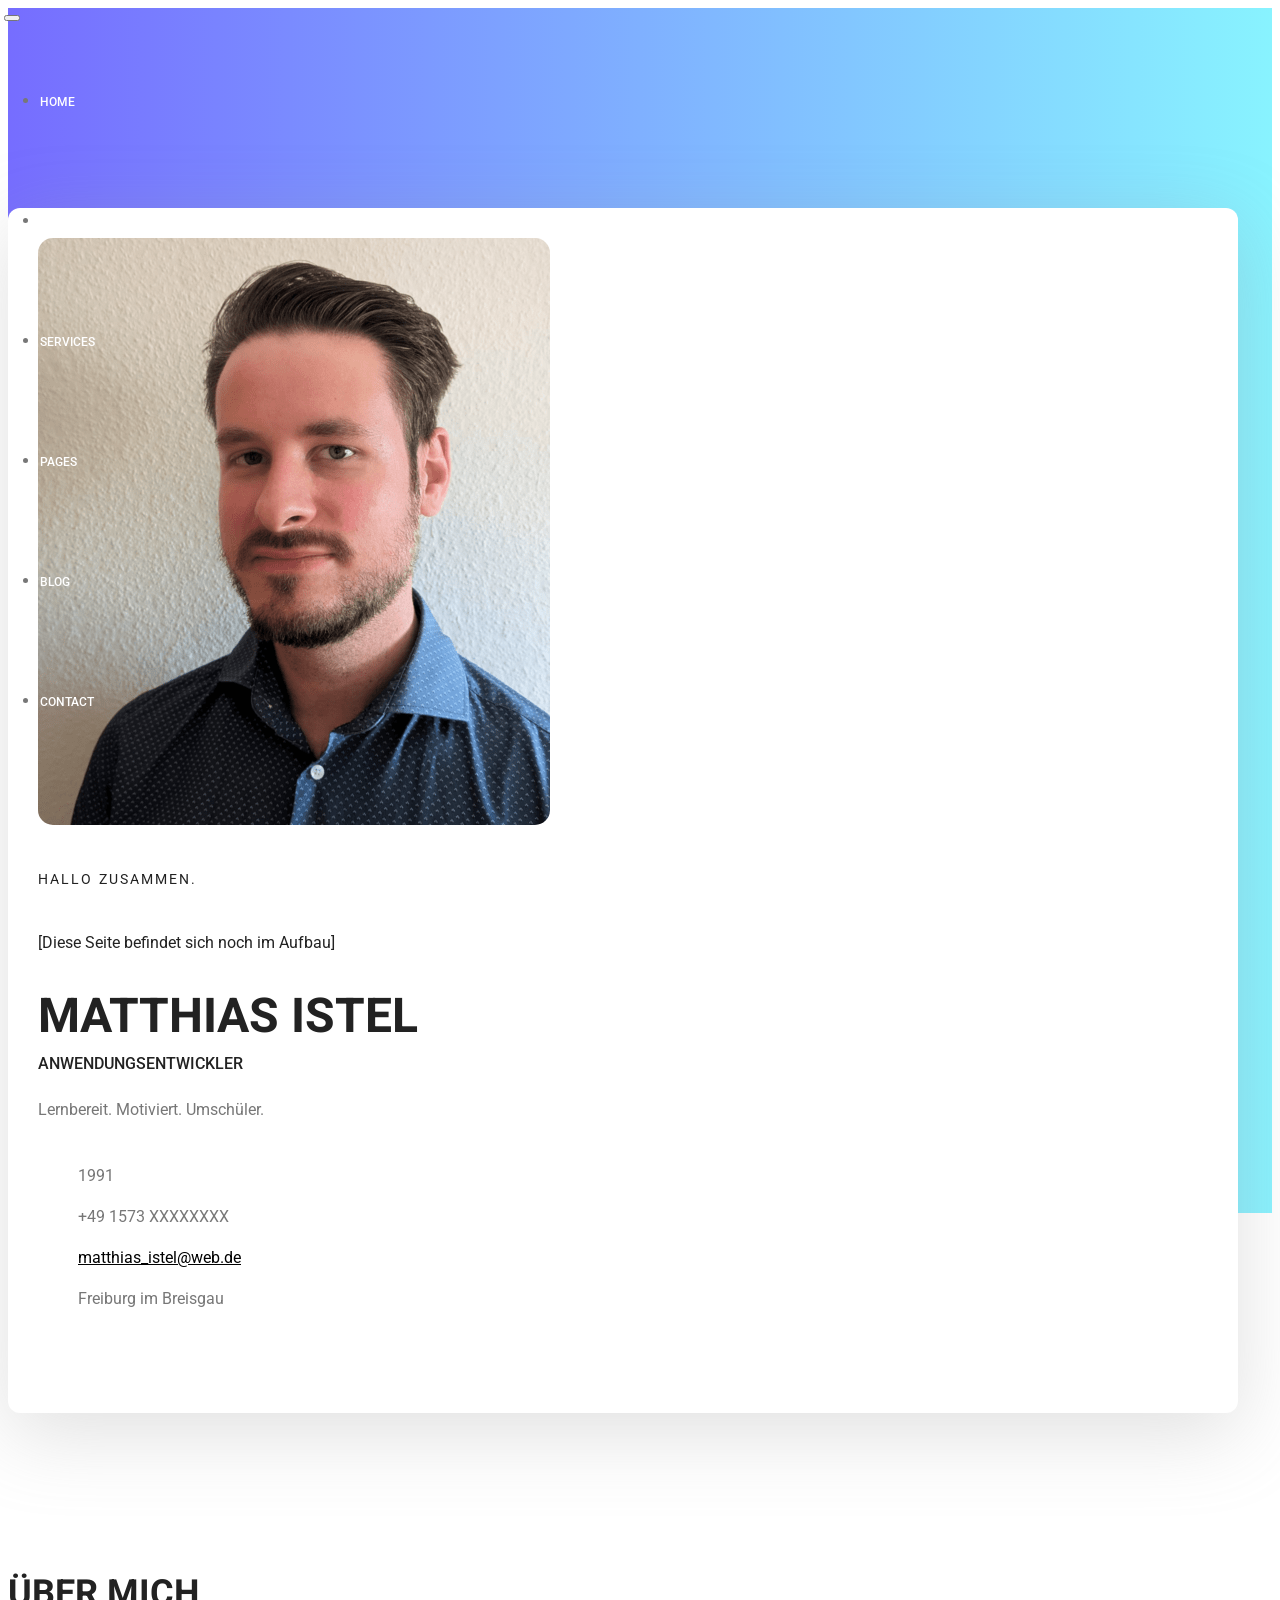
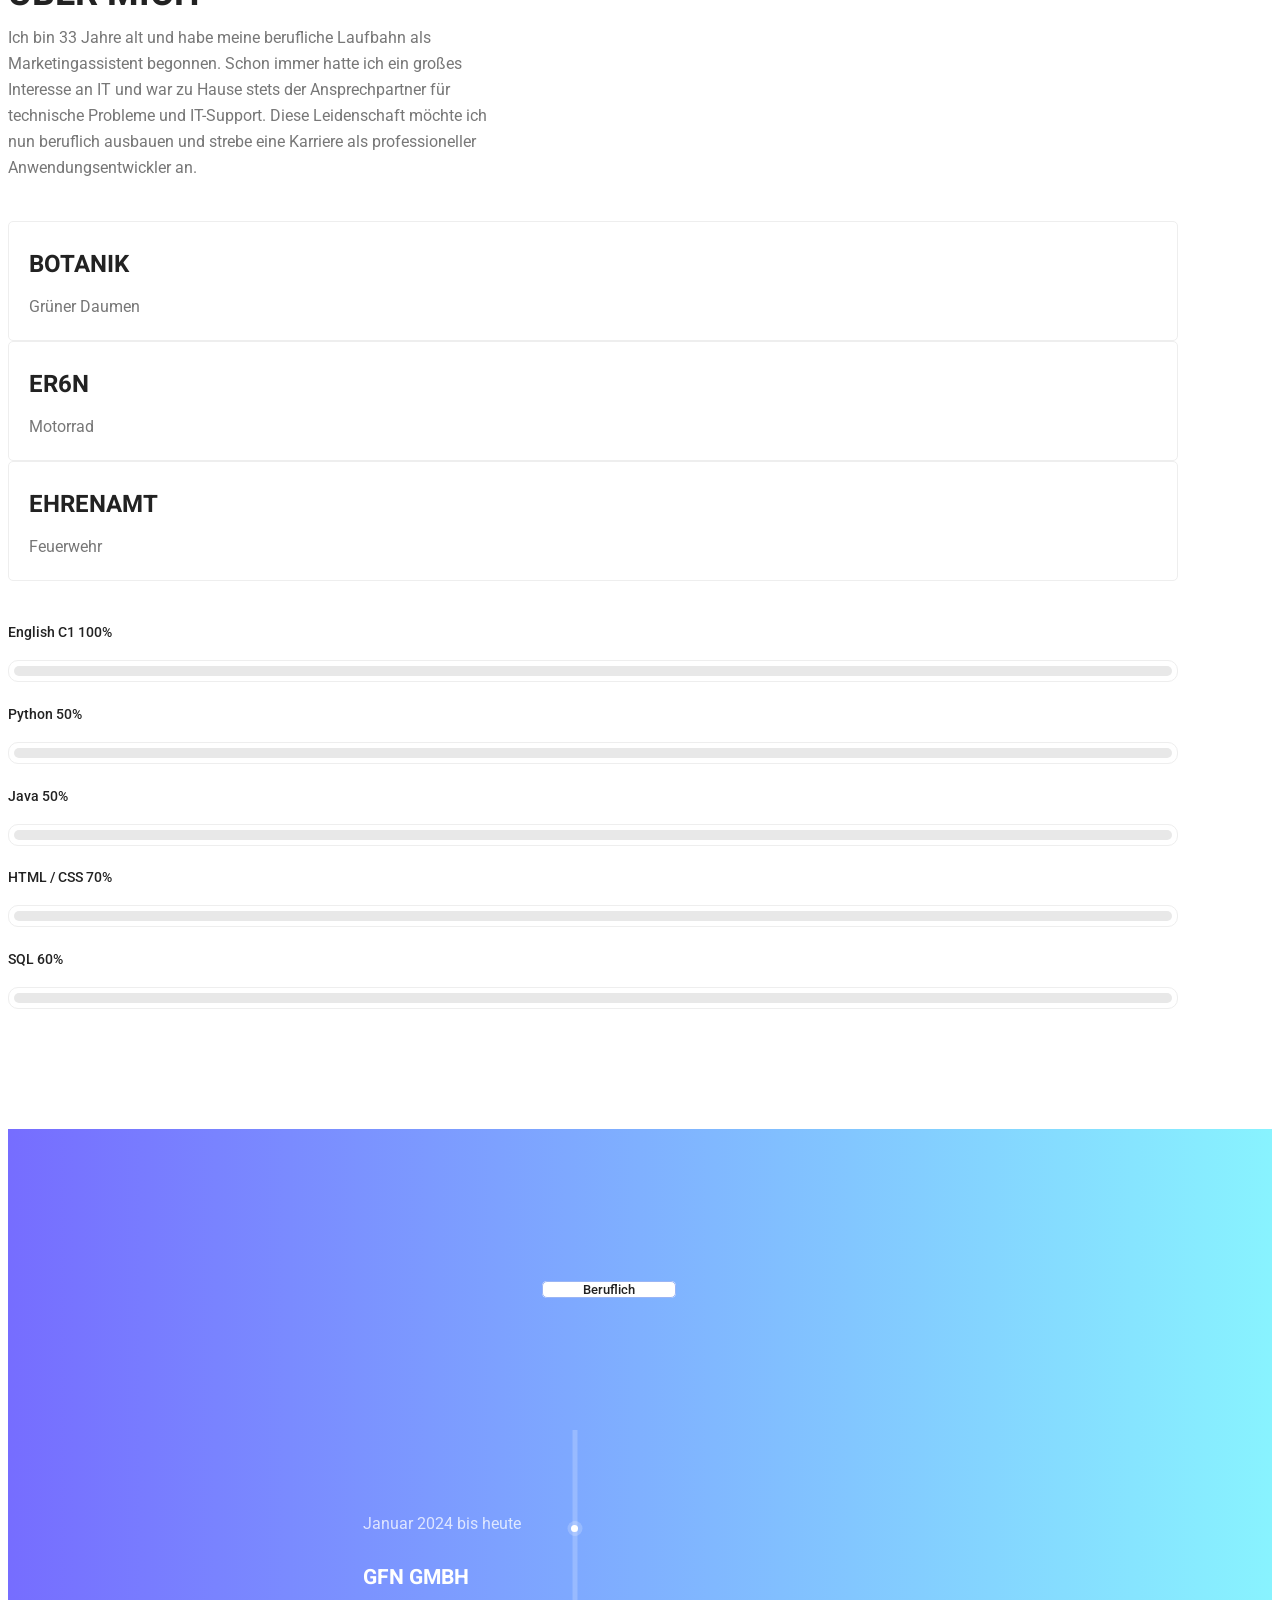
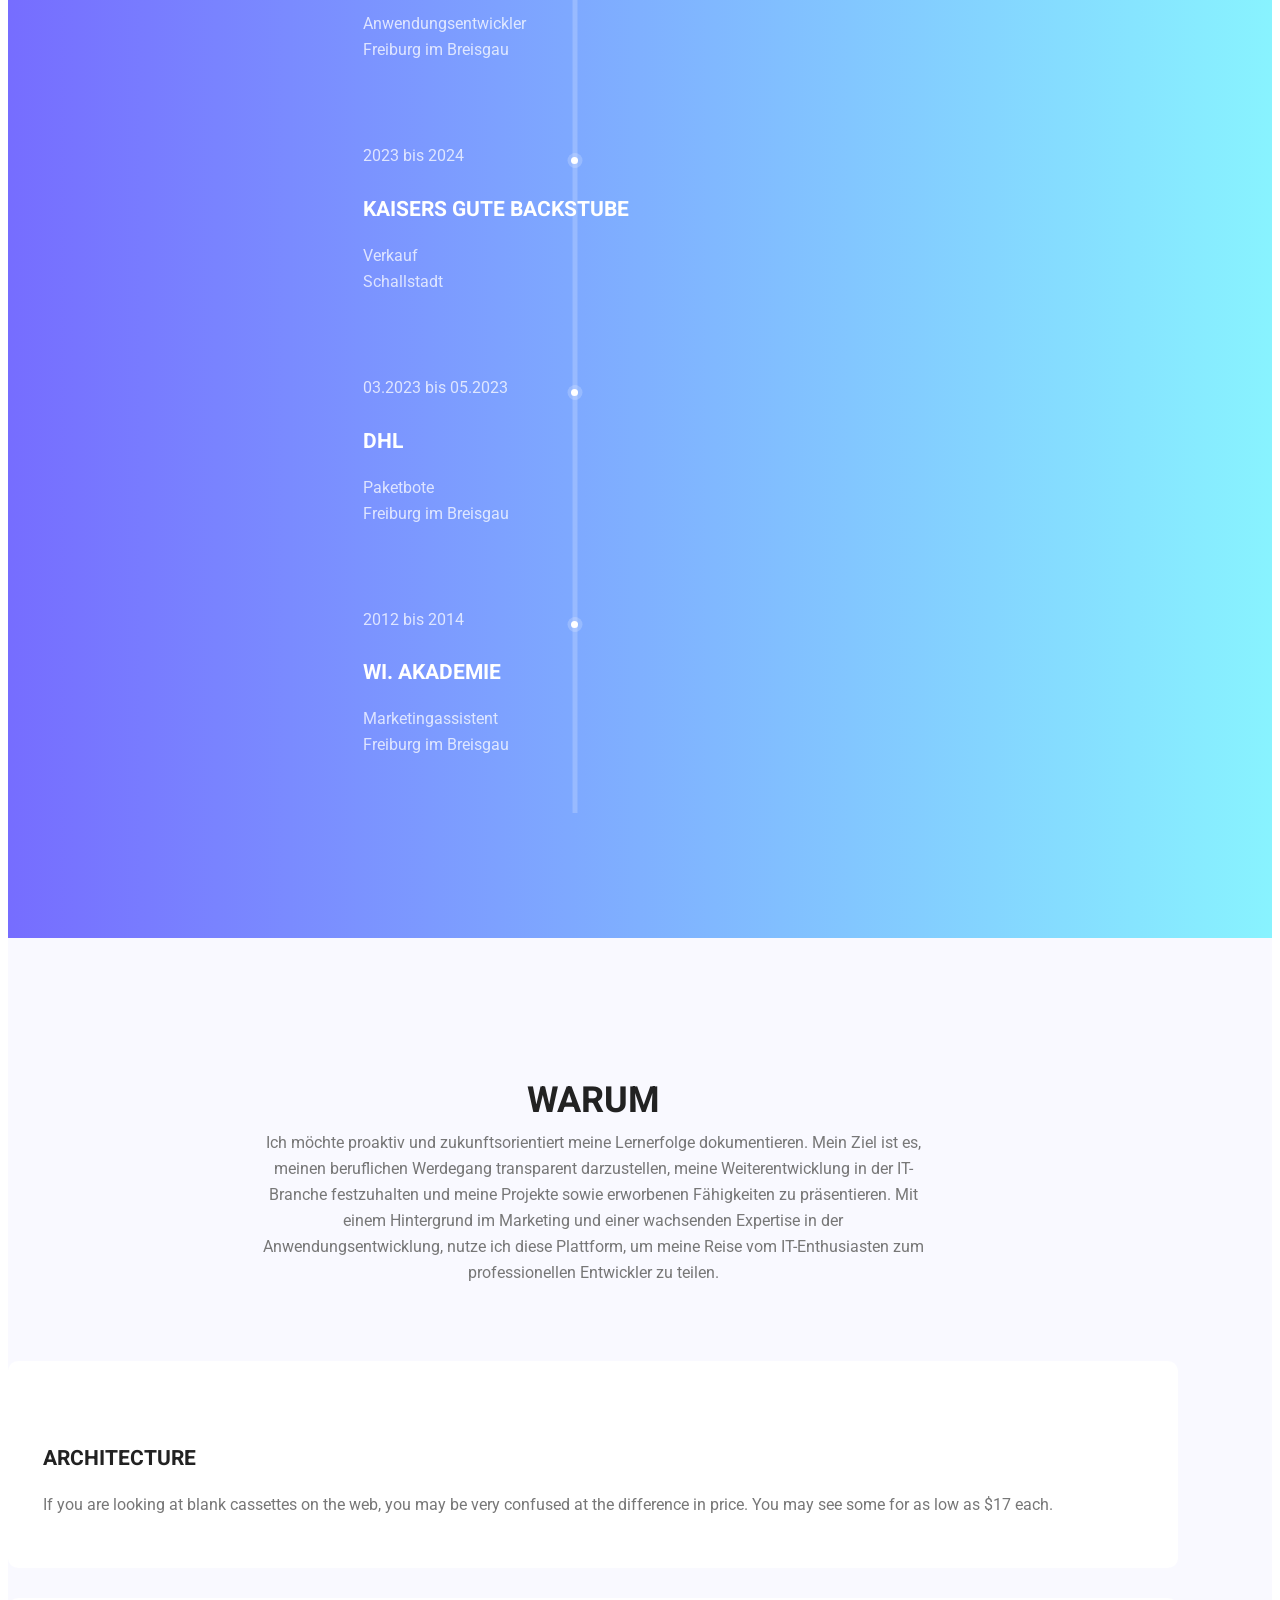
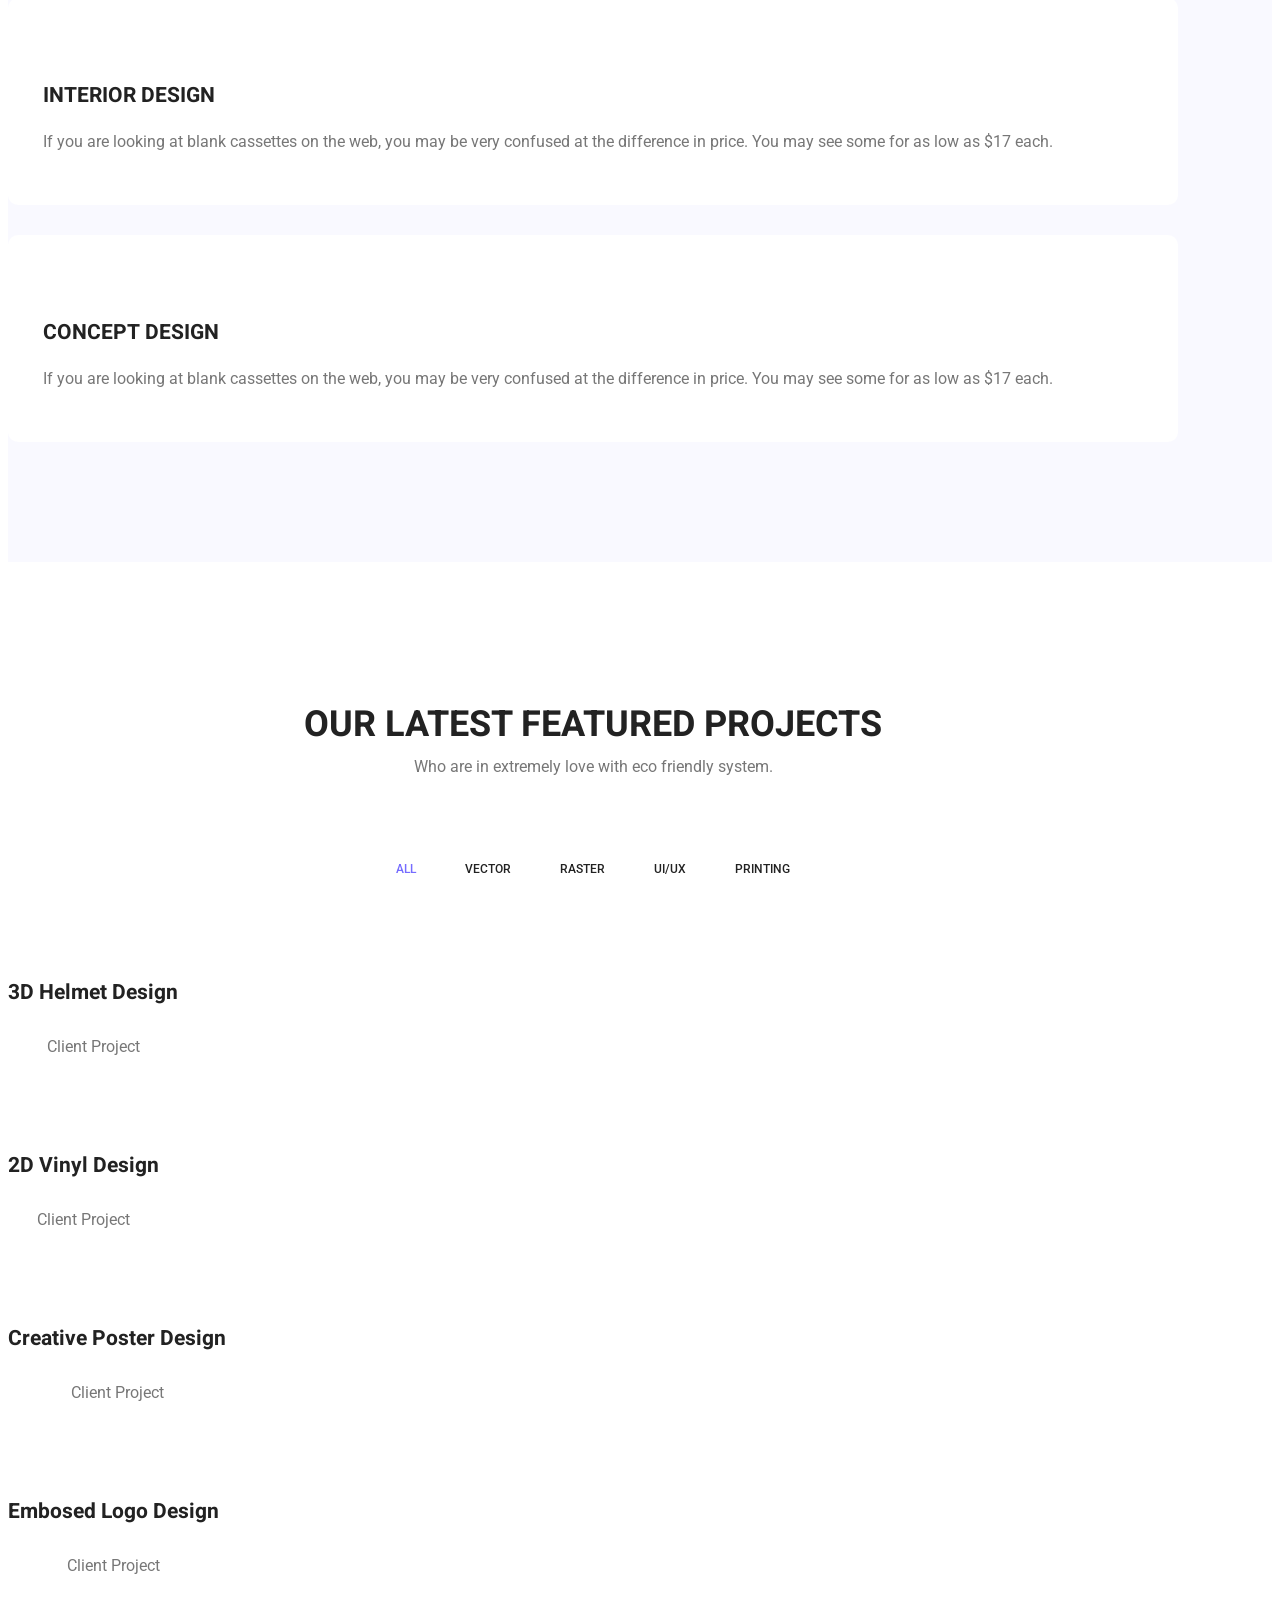
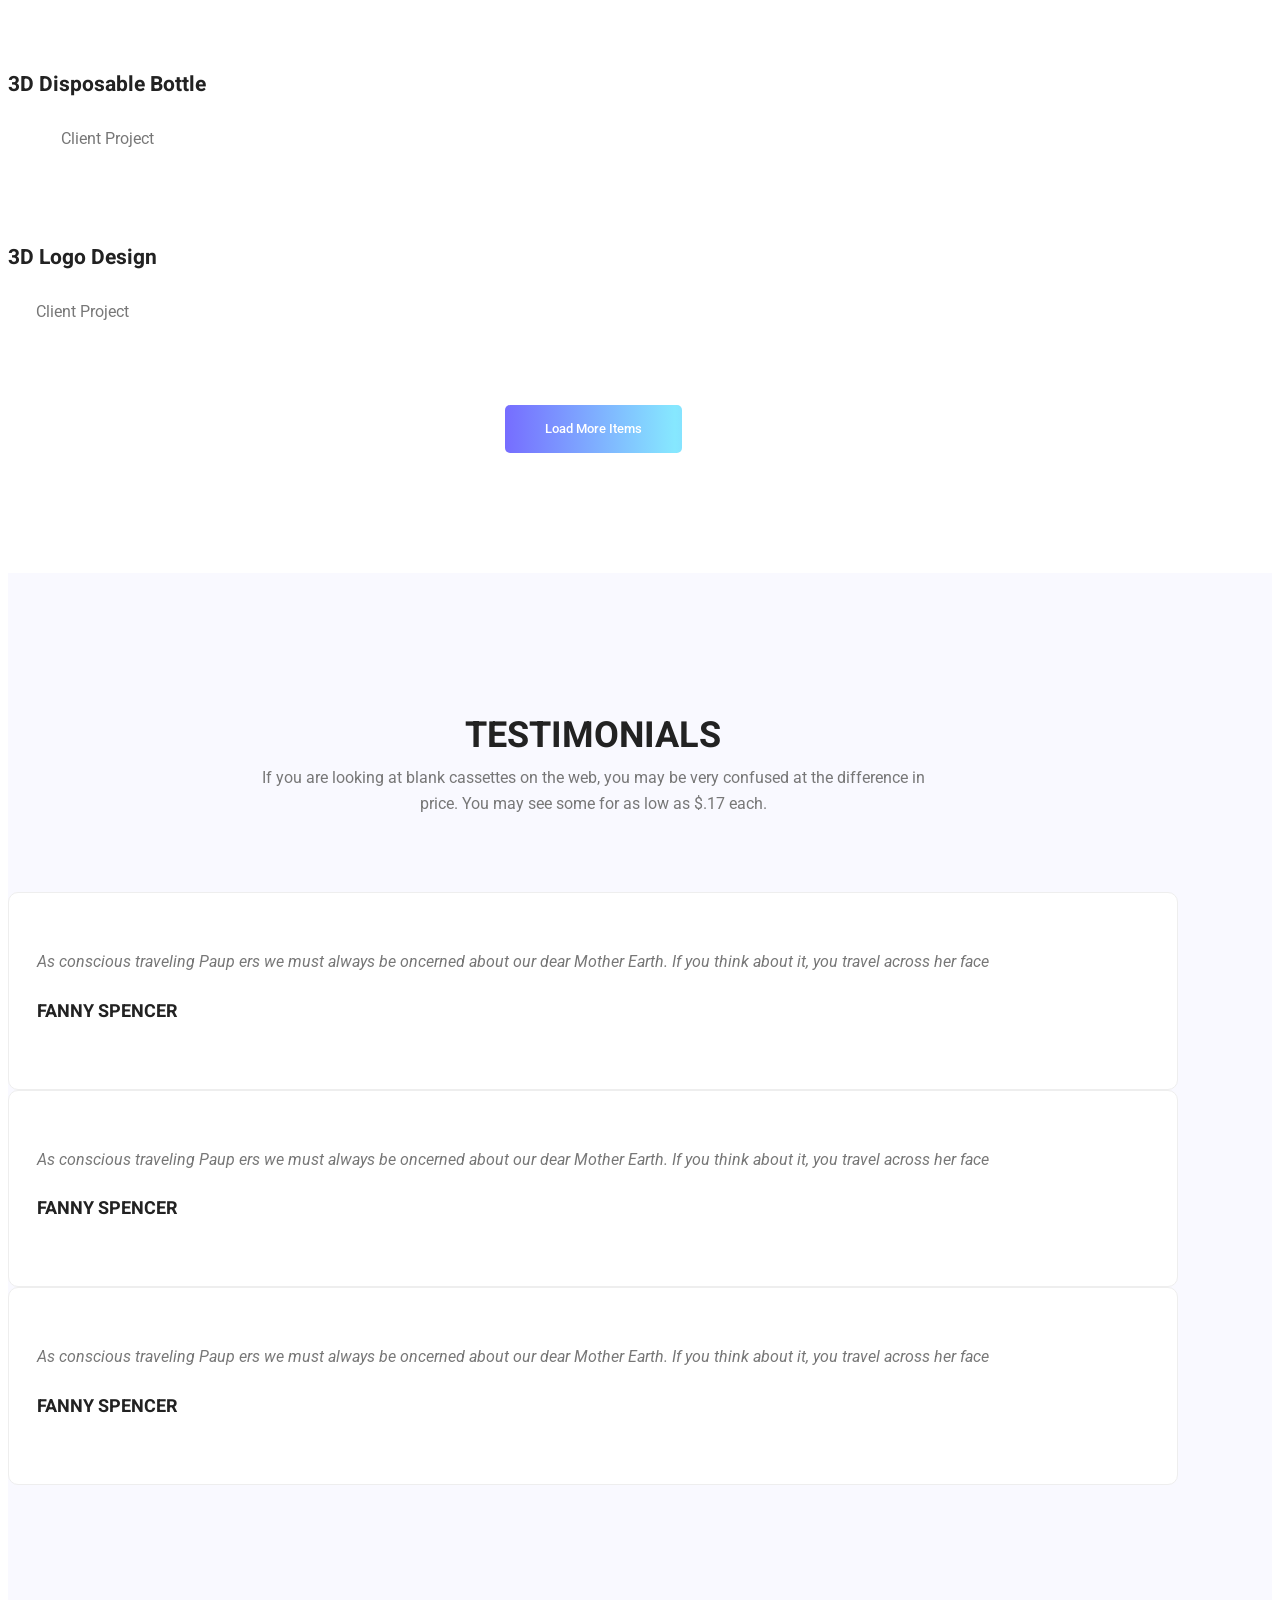
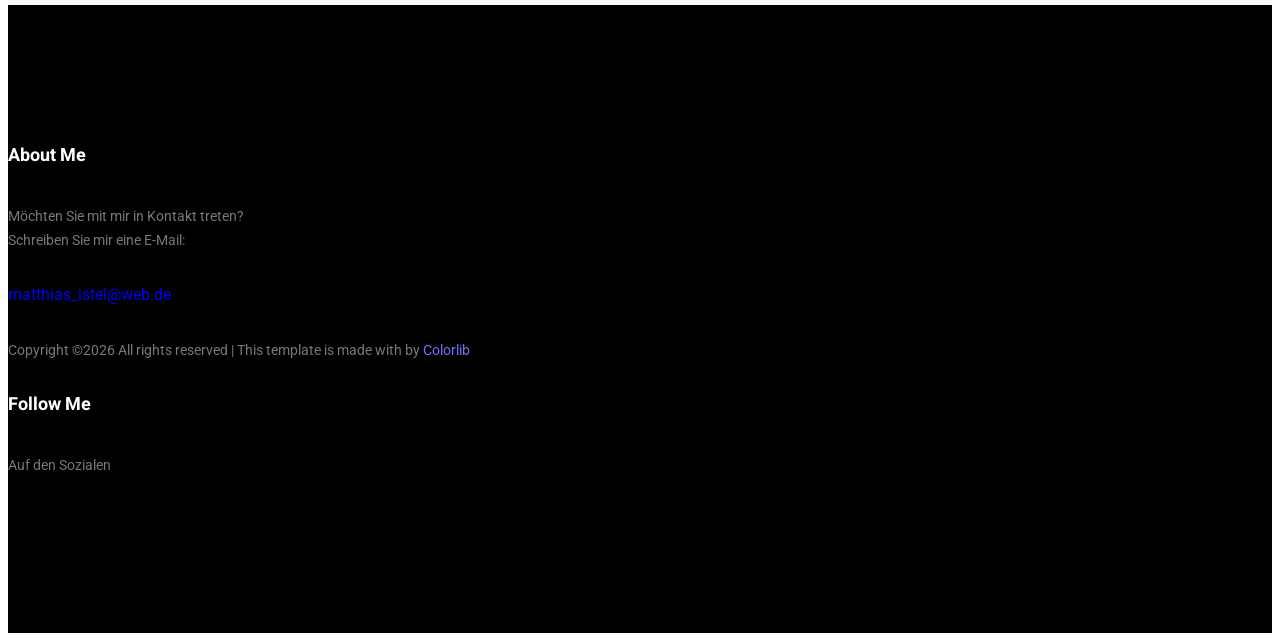
==== commit d0f93e2f: "Merge branch 'main' of https://github.com/letsI-MA/letsI-MA.github.io" ====
--- a/index.html
+++ b/index.html
@@ -80,8 +80,8 @@
 									<h4>Anwendungsentwickler</h4>
 									<p>Lernbereit. Motiviert. Umschüler.</p>
 									<ul class="list basic_info">
-										<li><a href="#"><i class="lnr lnr-calendar-full"></i> Juni 1991</a></li>
-										<li><a href="#"><i class="lnr lnr-phone-handset"></i> +49 1573 XXXXXXX</a></li>
+										<li><a href="#"><i class="lnr lnr-calendar-full"></i> 1991</a></li>
+										<li><a href="#"><i class="lnr lnr-phone-handset"></i> +49 1573 XXXXXXXX</a></li>
 										<li><a href="mailto:matthias_istel@web.de"><i class="lnr lnr-envelope"></i><u style="color: black;">matthias_istel@web.de</u></a></li>
 										<li><a href="#"><i class="lnr lnr-home"></i> Freiburg im Breisgau</a></li>
 									</ul>
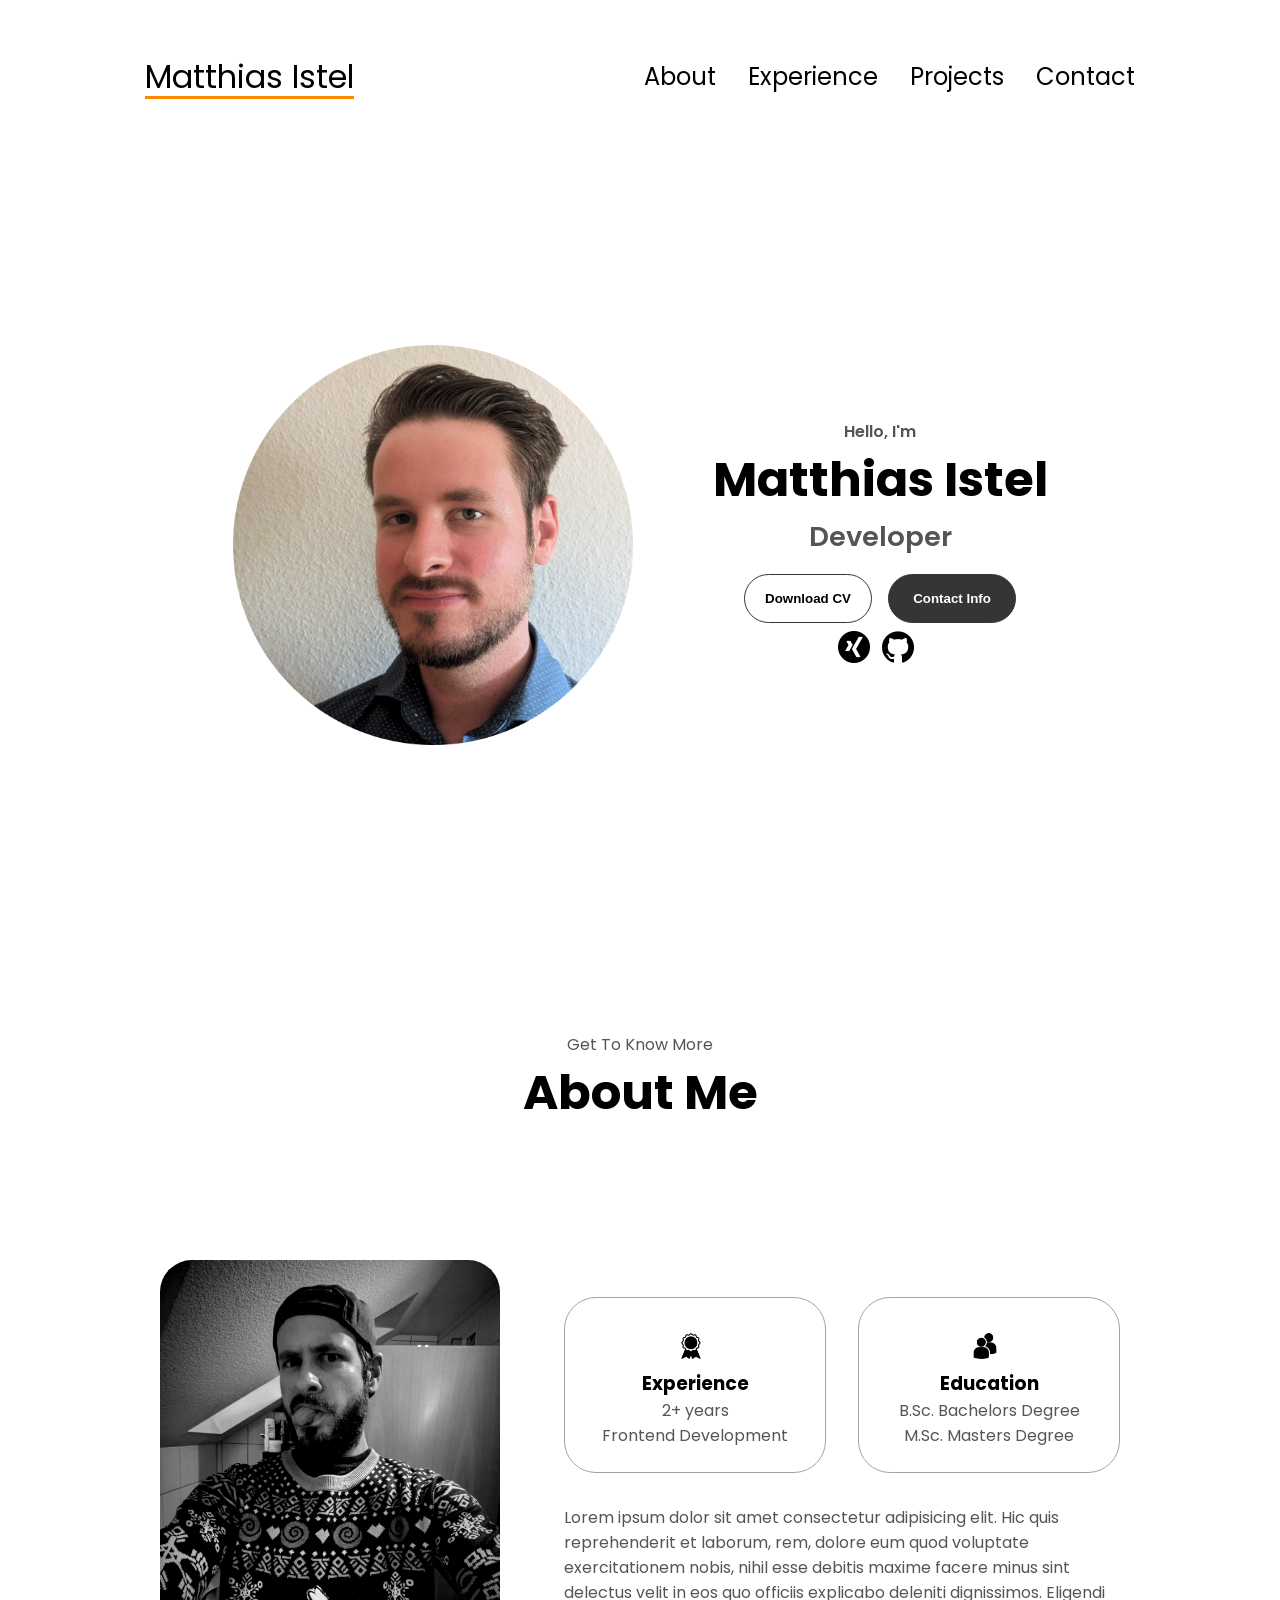
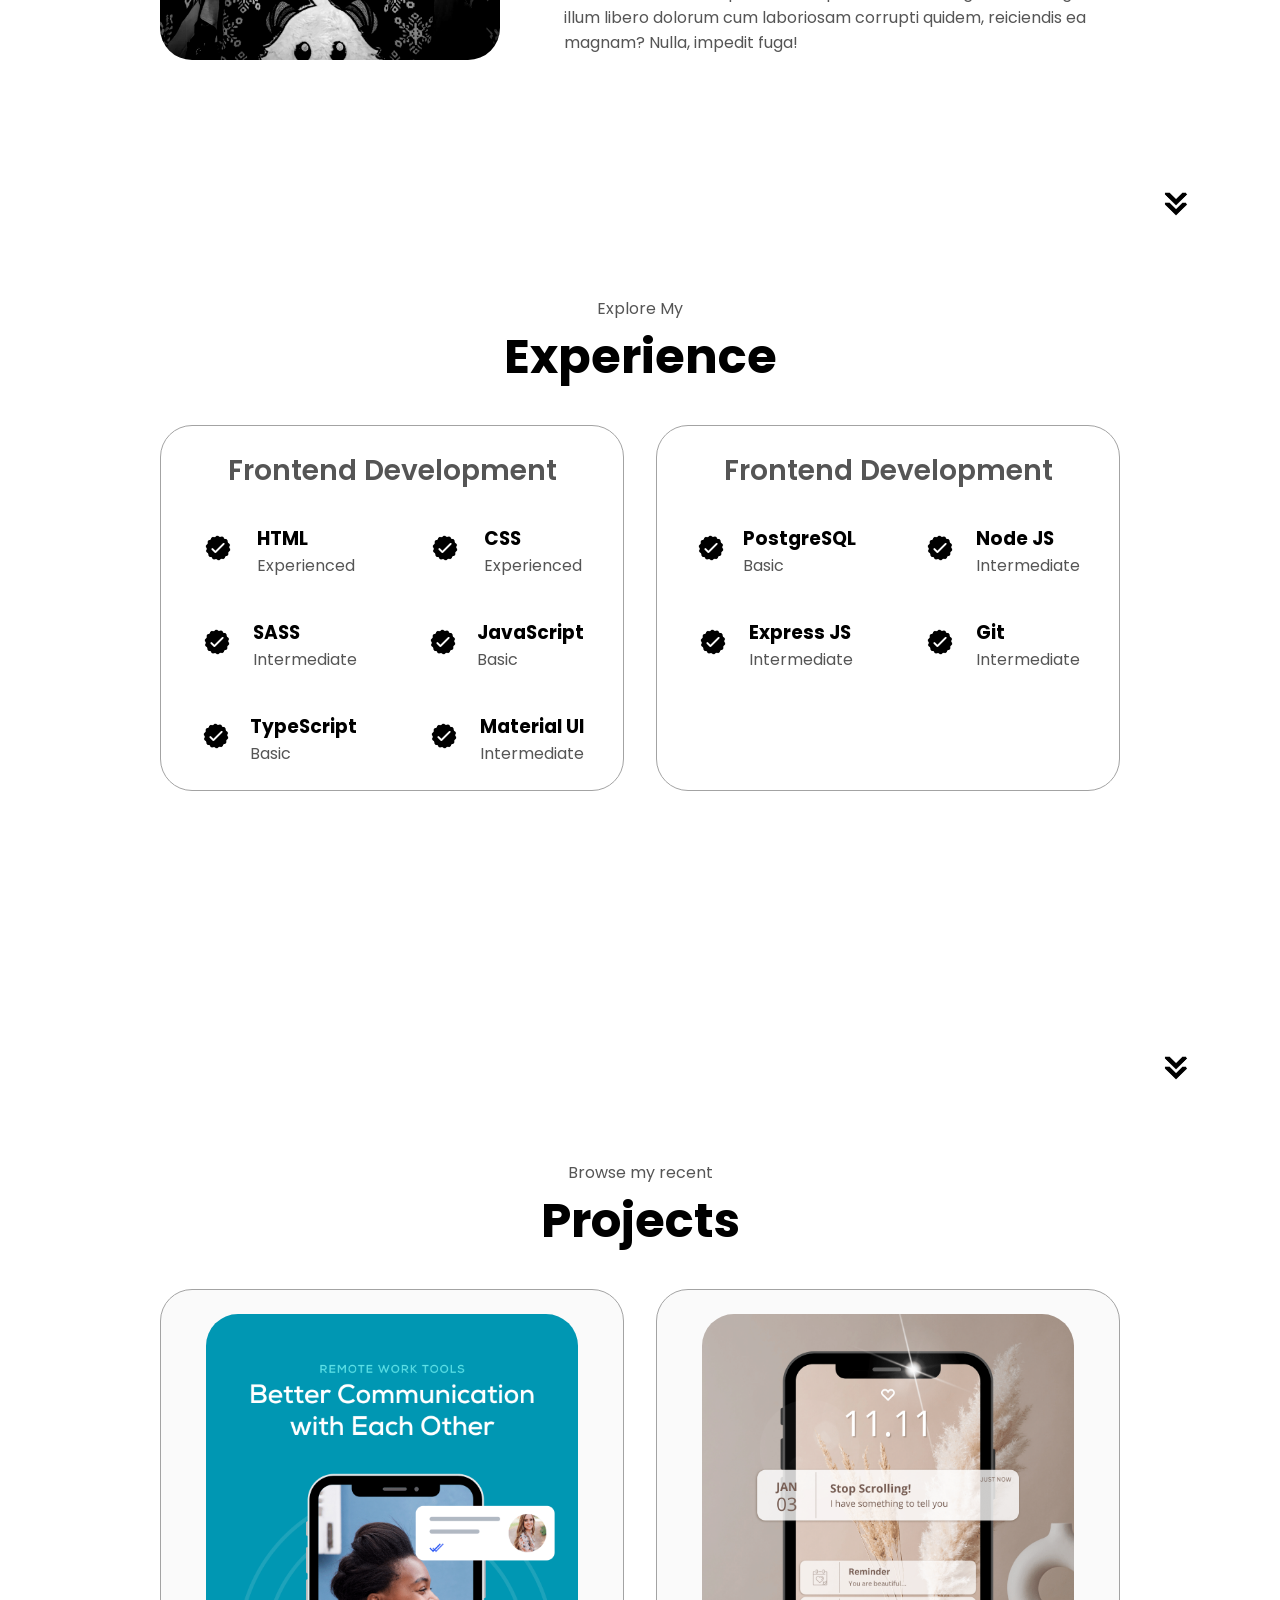
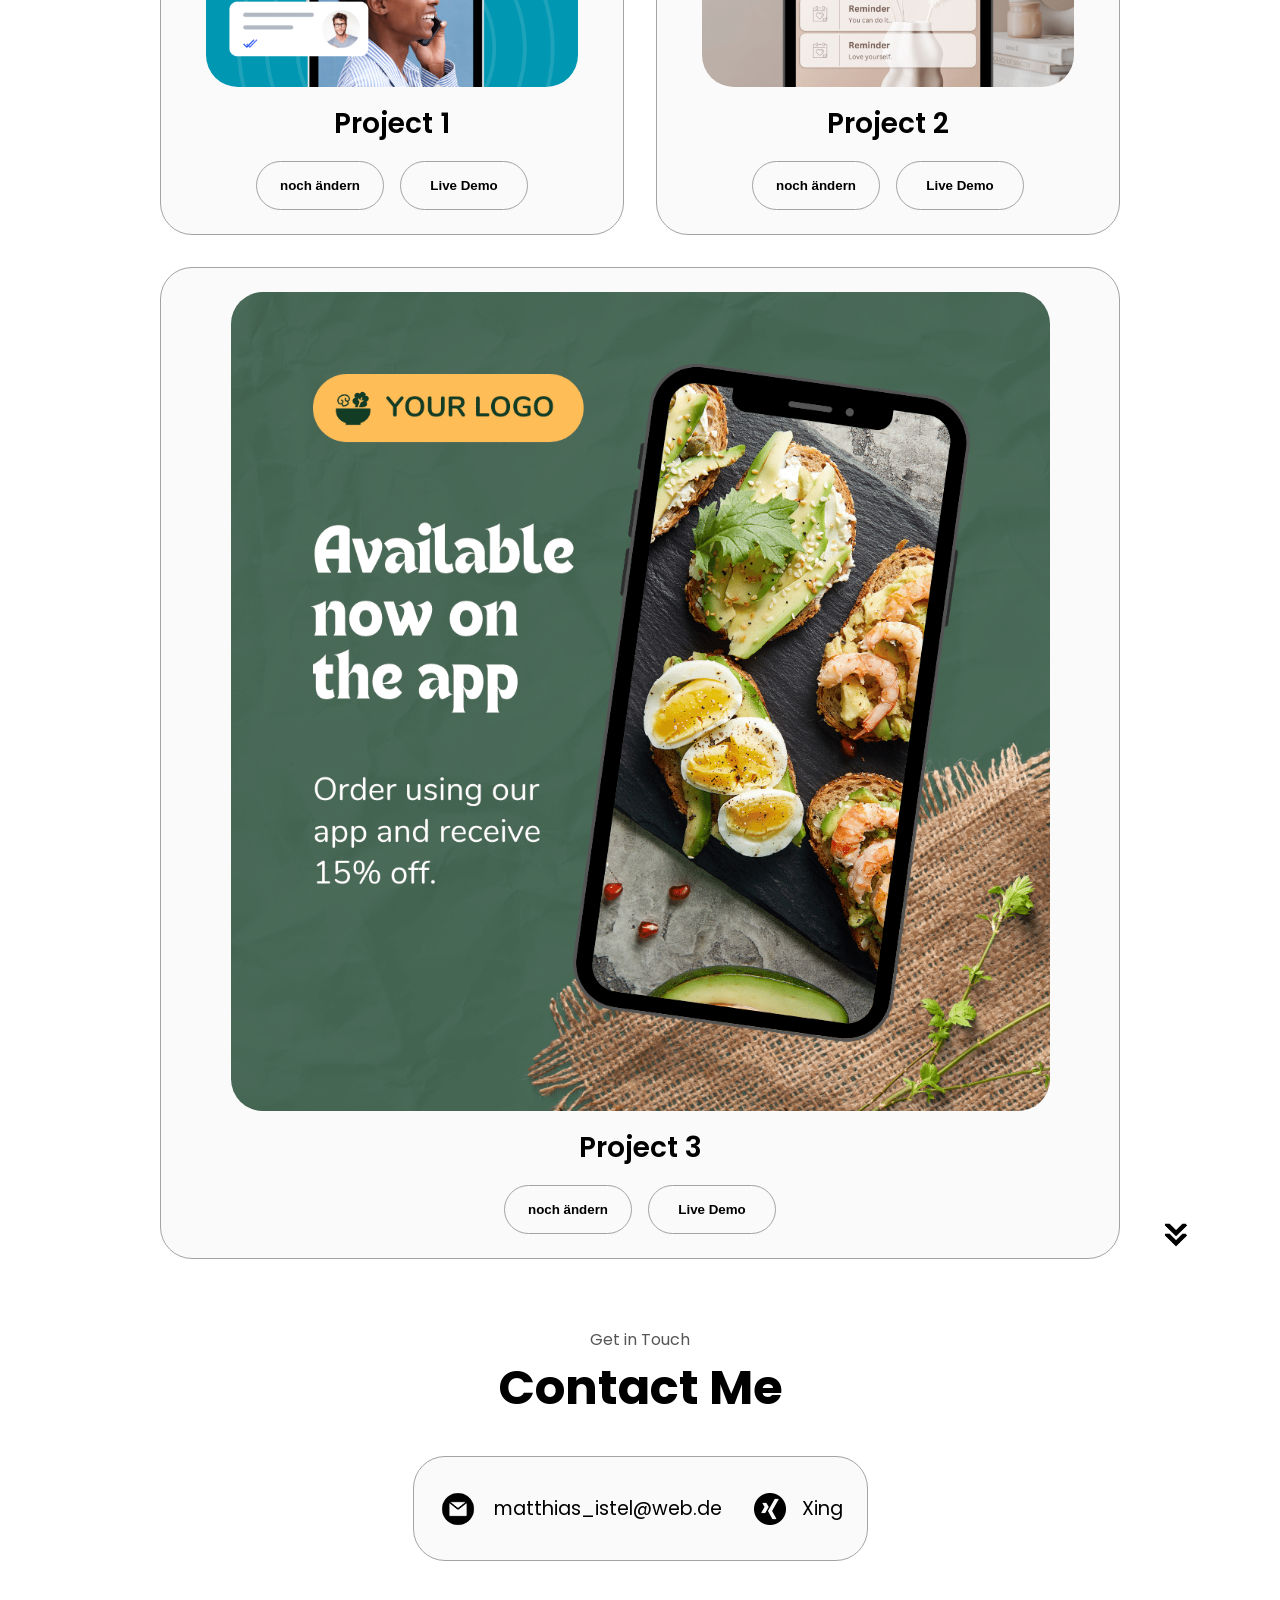
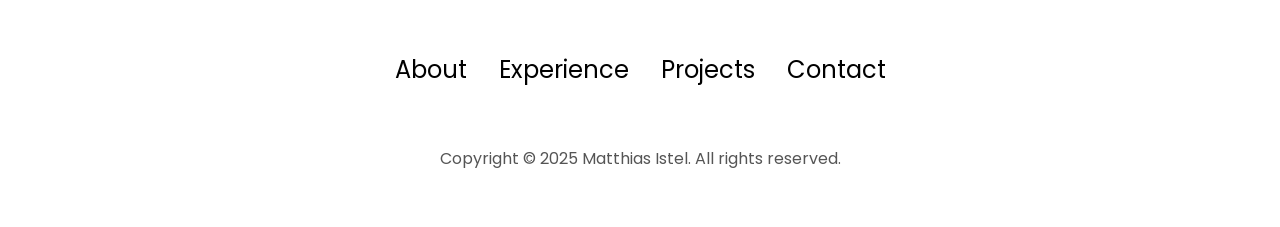
==== commit 175952df: "Switched From Bootstrap to handmade with tutorial" ====
--- a/index.html
+++ b/index.html
@@ -1,518 +1,301 @@
-<!doctype html>
+<!DOCTYPE html>
 <html lang="en">
-    <head>
-        <!-- Required meta tags -->
-        <meta charset="utf-8">
-        <meta name="viewport" content="width=device-width, initial-scale=1, shrink-to-fit=no">
-        <link rel="icon" href="img/favicon.gif" type="image/png">
-        <title>Matthias Istel</title>
-        <!-- Bootstrap CSS -->
-        <link rel="stylesheet" href="css/bootstrap.css">
-        <link rel="stylesheet" href="vendors/linericon/style.css">
-        <link rel="stylesheet" href="css/font-awesome.min.css">
-        <link rel="stylesheet" href="vendors/owl-carousel/owl.carousel.min.css">
-        <link rel="stylesheet" href="vendors/lightbox/simpleLightbox.css">
-        <link rel="stylesheet" href="vendors/nice-select/css/nice-select.css">
-        <link rel="stylesheet" href="vendors/animate-css/animate.css">
-        <link rel="stylesheet" href="vendors/popup/magnific-popup.css">
-        <link rel="stylesheet" href="vendors/flaticon/flaticon.css">
-        <!-- main css -->
-        <link rel="stylesheet" href="css/style.css">
-        <link rel="stylesheet" href="css/responsive.css">
-    </head>
-    <body>
-        
-        <!--================Header Menu Area =================-->
-        <header class="header_area">
-            <div class="main_menu">
-            	<nav class="navbar navbar-expand-lg navbar-light">
-					<div class="container box_1620">
-						<!-- Brand and toggle get grouped for better mobile display -->
-						<a class="navbar-brand logo_h" href="index.html"><img src="#" alt=""></a>
-						<button class="navbar-toggler" type="button" data-toggle="collapse" data-target="#navbarSupportedContent" aria-controls="navbarSupportedContent" aria-expanded="false" aria-label="Toggle navigation">
-							<span class="icon-bar"></span>
-							<span class="icon-bar"></span>
-							<span class="icon-bar"></span>
-						</button>
-						<!-- Collect the nav links, forms, and other content for toggling -->
-						<div class="collapse navbar-collapse offset" id="navbarSupportedContent">
-							<ul class="nav navbar-nav menu_nav ml-auto">
-								<li class="nav-item active"><a class="nav-link" href="index.html">Home</></a></li>
-								<li class="nav-item"><a class="nav-link" href="about-us.html">About</a></li> 
-								<li class="nav-item"><a class="nav-link" href="services.html">Services</a></li> 
-								<li class="nav-item submenu dropdown">
-									<a href="#" class="nav-link dropdown-toggle" data-toggle="dropdown" role="button" aria-haspopup="true" aria-expanded="false">Pages</a>
-									<ul class="dropdown-menu">
-										<li class="nav-item"><a class="nav-link" href="portfolio.html">Portfolio</a></li>
-										<li class="nav-item"><a class="nav-link" href="elements.html">Elements</a></li>
-									</ul>
-								</li> 
-								<li class="nav-item submenu dropdown">
-									<a href="#" class="nav-link dropdown-toggle" data-toggle="dropdown" role="button" aria-haspopup="true" aria-expanded="false">Blog</a>
-									<ul class="dropdown-menu">
-										<li class="nav-item"><a class="nav-link" href="blog.html">Blog</a></li>
-										<li class="nav-item"><a class="nav-link" href="single-blog.html">Blog Details</a></li>
-									</ul>
-								</li> 
-								<li class="nav-item"><a class="nav-link" href="contact.html">Contact</a></li>
-							</ul>
-						</div> 
-					</div>
-            	</nav>
-            </div>
-        </header>
-        <!--================Header Menu Area =================-->
-        
-        <!--================Home Banner Area =================-->
-        <section class="home_banner_area">
-           	<div class="container box_1620">
-           		<div class="banner_inner d-flex align-items-center">
-					<div class="banner_content">
-						<div class="media">
-							<div class="d-flex">
-								<img src="img/portrait_bewerbung.png" alt="" class="rounded_corners">
-							</div>
-							<div class="media-body">
-								<div class="personal_text">
-									<h6>Hallo zusammen.</h6> <br>
-									[Diese Seite befindet sich noch im Aufbau]
-									<h3>Matthias Istel</h3>
-									<h4>Anwendungsentwickler</h4>
-									<p>Lernbereit. Motiviert. Umschüler.</p>
-									<ul class="list basic_info">
-										<li><a href="#"><i class="lnr lnr-calendar-full"></i> 1991</a></li>
-										<li><a href="#"><i class="lnr lnr-phone-handset"></i> +49 1573 XXXXXXXX</a></li>
-										<li><a href="mailto:matthias_istel@web.de"><i class="lnr lnr-envelope"></i><u style="color: black;">matthias_istel@web.de</u></a></li>
-										<li><a href="#"><i class="lnr lnr-home"></i> Freiburg im Breisgau</a></li>
-									</ul>
-									<ul class="list personal_social">
-										<li><a href="https://www.facebook.com/matthias.istel.9"><i class="fa fa-facebook"></i></a></li>
-										<li><a href="https://github.com/letsI-MA"><i class="fa fa-github"></i></a></li>
-										<li><a href="https://www.xing.com/profile/Matthias_Istel018418"><i class="fa fa-xing"></i></a></li>
-										<li><a href="https://soundcloud.com/blueberryyumyum"><i class="fa fa-soundcloud"></i></a></li>
-									</ul>
-								</div>
-							</div>
-						</div>
-					</div>
-				</div>
-            </div>
-        </section>
-        <!--================End Home Banner Area =================-->
-        
-        <!--================Welcome Area =================-->
-        <section class="welcome_area p_120">
-        	<div class="container">
-        		<div class="row welcome_inner">
-        			<div class="col-lg-6">
-        				<div class="welcome_text">
-        					<h4>Über mich</h4>
-        					<p>Ich bin 33 Jahre alt und habe meine berufliche Laufbahn als Marketingassistent begonnen.
-								Schon immer hatte ich ein großes Interesse an IT und war zu Hause stets der Ansprechpartner für technische Probleme und IT-Support.
-								Diese Leidenschaft möchte ich nun beruflich ausbauen und strebe eine Karriere als professioneller Anwendungsentwickler an.</p>
-        					<div class="row">
-        						<div class="col-md-4">
-        							<div class="wel_item">
-        								<i class="lnr lnr-leaf"></i>
-        								<h4>Botanik</h4>
-        								<p>Grüner Daumen</p>
-        							</div>
-        						</div>
-        						<div class="col-md-4">
-        							<div class="wel_item">
-        								<i class="lnr lnr-bicycle"></i>
-        								<h4>ER6n</h4>
-        								<p>Motorrad</p>
-        							</div>
-        						</div>
-        						<div class="col-md-4">
-        							<div class="wel_item">
-        								<i class="lnr lnr-users"></i>
-        								<h4>Ehrenamt</h4>
-        								<p>Feuerwehr</p>
-        							</div>
-        						</div>
-        					</div>
-        				</div>
-        			</div>
-        			<div class="col-lg-6">
-        				<div class="tools_expert">
-        					<div class="skill_main">
-								<div class="skill_item">
-									<h4>English C1 <span class="counter">100</span>%</h4>
-									<div class="progress_br">
-										<div class="progress">
-											<div class="progress-bar" role="progressbar" aria-valuenow="100" aria-valuemin="0" aria-valuemax="100"></div>
-										</div>
-									</div>
-								</div>
-								<div class="skill_item">
-									<h4>Python <span class="counter">50</span>%</h4>
-									<div class="progress_br">
-										<div class="progress">
-											<div class="progress-bar" role="progressbar" aria-valuenow="50" aria-valuemin="0" aria-valuemax="100"></div>
-										</div>
-									</div>
-								</div>
-								<div class="skill_item">
-									<h4>Java <span class="counter">50</span>%</h4>
-									<div class="progress_br">
-										<div class="progress">
-											<div class="progress-bar" role="progressbar" aria-valuenow="50" aria-valuemin="0" aria-valuemax="100"></div>
-										</div>
-									</div>
-								</div>
-								<div class="skill_item">
-									<h4>HTML / CSS <span class="counter">70</span>%</h4>
-									<div class="progress_br">
-										<div class="progress">
-											<div class="progress-bar" role="progressbar" aria-valuenow="70" aria-valuemin="0" aria-valuemax="100"></div>
-										</div>
-									</div>
-								</div>
-								<div class="skill_item">
-									<h4>SQL <span class="counter">60</span>%</h4>
-									<div class="progress_br">
-										<div class="progress">
-											<div class="progress-bar" role="progressbar" aria-valuenow="60" aria-valuemin="0" aria-valuemax="100"></div>
-										</div>
-									</div>
-								</div>
-							</div>
-        				</div>
-        			</div>
-        		</div>
-        	</div>
-        </section>
-        <!--================End Welcome Area =================-->
-        
-        <!--================My Tabs Area =================-->
-        <section class="mytabs_area p_120">
-        	<div class="container">
-        		<div class="tabs_inner">
-					<ul class="nav nav-tabs" id="myTab" role="tablist">
-						<li class="nav-item">
-							<a class="nav-link active" id="home-tab" data-toggle="tab" href="#home" role="tab" aria-controls="home" aria-selected="true">Beruflich</a>
-						</li>
-
-						<!--hier das element einfügen-->
-
-					</ul>
-					<div class="tab-content" id="myTabContent">
-						<div class="tab-pane fade show active" id="home" role="tabpanel" aria-labelledby="home-tab">
-							<ul class="list">
-
-								<li>
-									<span></span>
-									<div class="media">
-										<div class="d-flex">
-											<p>Januar 2024 bis heute</p>
-										</div>
-										<div class="media-body">
-											<h4>GFN Gmbh</h4>
-											<p>Anwendungsentwickler <br />Freiburg im Breisgau</p>
-										</div>
-									</div>
-								</li>
-
-								<li>
-									<span></span>
-									<div class="media">
-										<div class="d-flex">
-											<p>2023 bis 2024&emsp;&emsp;&emsp;&nbsp;&nbsp;&nbsp;</p>
-										</div>
-										<div class="media-body">
-											<h4>Kaisers Gute Backstube</h4>
-											<p>Verkauf <br />Schallstadt</p>
-										</div>
-									</div>
-								</li>
-
-								<li>
-									<span></span>
-									<div class="media">
-										<div class="d-flex">
-											<p>03.2023 bis 05.2023&ensp;&nbsp;&nbsp;</p>
-										</div>
-										<div class="media-body">
-											<h4>DHL</h4>
-											<p>Paketbote <br />Freiburg im Breisgau</p>
-										</div>
-									</div>
-								</li>
-
-								<li>
-									<span></span>
-									<div class="media">
-										<div class="d-flex">
-											<p>2012 bis 2014&emsp;&emsp;&emsp;&nbsp;&nbsp;&nbsp;</p>
-										</div>
-										<div class="media-body">
-											<h4>Wi. Akademie</h4>
-											<p>Marketingassistent <br />Freiburg im Breisgau</p>
-										</div>
-									</div>
-								</li>
-							</ul>
-						</div>
-
-										</div>
-									</div>
-								</li>
-							</ul>
-						</div>
-					</div>
-        		</div>
-        	</div>
-        </section>
-        <!--================End My Tabs Area =================-->
-        
-        <!--================Feature Area =================-->
-        <section class="feature_area p_120">
-        	<div class="container">
-        		<div class="main_title">
-        			<h2>Warum</h2>
-        			<p>Ich möchte proaktiv und zukunftsorientiert meine Lernerfolge dokumentieren.
-						Mein Ziel ist es, meinen beruflichen Werdegang transparent darzustellen, meine Weiterentwicklung in der IT-Branche festzuhalten
-						und meine Projekte sowie erworbenen Fähigkeiten zu präsentieren. Mit einem Hintergrund im Marketing und einer wachsenden Expertise in der Anwendungsentwicklung,
-						nutze ich diese Plattform, um meine Reise vom IT-Enthusiasten zum professionellen Entwickler zu teilen.  </p>
-        		</div>
-        		<div class="feature_inner row">
-        			<div class="col-lg-4 col-md-6">
-        				<div class="feature_item">
-        					<i class="flaticon-city"></i>
-        					<h4>Architecture</h4>
-        					<p>If you are looking at blank cassettes on the web, you may be very confused at the difference in price. You may see some for as low as $17 each.</p>
-        				</div>
-        			</div>
-        			<div class="col-lg-4 col-md-6">
-        				<div class="feature_item">
-							<i class="flaticon-skyline"></i>
-        					<h4>Interior Design</h4>
-        					<p>If you are looking at blank cassettes on the web, you may be very confused at the difference in price. You may see some for as low as $17 each.</p>
-        				</div>
-        			</div>
-        			<div class="col-lg-4 col-md-6">
-        				<div class="feature_item">
-        					<i class="flaticon-sketch"></i>
-        					<h4>Concept Design</h4>
-        					<p>If you are looking at blank cassettes on the web, you may be very confused at the difference in price. You may see some for as low as $17 each.</p>
-        				</div>
-        			</div>
-        		</div>
-        	</div>
-        </section>
-        <!--================End Feature Area =================-->
-        
-        <!--================Home Gallery Area =================-->
-        <section class="home_gallery_area p_120">
-        	<div class="container">
-        		<div class="main_title">
-        			<h2>Our Latest Featured Projects</h2>
-        			<p>Who are in extremely love with eco friendly system.</p>
-        		</div>
-        		<div class="isotope_fillter">
-        			<ul class="gallery_filter list">
-						<li class="active" data-filter="*"><a href="#">All</a></li>
-						<li data-filter=".brand"><a href="#">Vector</a></li>
-						<li data-filter=".manipul"><a href="#">Raster</a></li>
-						<li data-filter=".creative"><a href="#">UI/UX</a></li>
-						<li data-filter=".design"><a href="#">Printing</a></li>
-					</ul>
-        		</div>
-        	</div>
-        	<div class="container">
-        		<div class="gallery_f_inner row imageGallery1">
-        			<div class="col-lg-4 col-md-4 col-sm-6 brand manipul design print">
-        				<div class="h_gallery_item">
-        					<div class="g_img_item">
-        						<img class="img-fluid" src="img/gallery/project-1.jpg" alt="">
-        						<a class="light" href="img/gallery/project-1.jpg"><img src="img/gallery/icon.png" alt=""></a>
-        					</div>
-        					<div class="g_item_text">
-        						<h4>3D Helmet Design</h4>
-        						<p>Client Project</p>
-        					</div>
-        				</div>
-        			</div>
-        			<div class="col-lg-4 col-md-4 col-sm-6 brand manipul creative">
-        				<div class="h_gallery_item">
-        					<div class="g_img_item">
-        						<img class="img-fluid" src="img/gallery/project-2.jpg" alt="">
-        						<a class="light" href="img/gallery/project-2.jpg"><img src="img/gallery/icon.png" alt=""></a>
-        					</div>
-        					<div class="g_item_text">
-        						<h4>2D Vinyl Design</h4>
-        						<p>Client Project</p>
-        					</div>
-        				</div>
-        			</div>
-        			<div class="col-lg-4 col-md-4 col-sm-6 manipul creative design print">
-        				<div class="h_gallery_item">
-        					<div class="g_img_item">
-        						<img class="img-fluid" src="img/gallery/project-3.jpg" alt="">
-        						<a class="light" href="img/gallery/project-3.jpg"><img src="img/gallery/icon.png" alt=""></a>
-        					</div>
-        					<div class="g_item_text">
-        						<h4>Creative Poster Design</h4>
-        						<p>Client Project</p>
-        					</div>
-        				</div>
-        			</div>
-        			<div class="col-lg-4 col-md-4 col-sm-6 brand creative print">
-        				<div class="h_gallery_item">
-        					<div class="g_img_item">
-        						<img class="img-fluid" src="img/gallery/project-4.jpg" alt="">
-        						<a class="light" href="img/gallery/project-4.jpg"><img src="img/gallery/icon.png" alt=""></a>
-        					</div>
-        					<div class="g_item_text">
-        						<h4>Embosed Logo Design</h4>
-        						<p>Client Project</p>
-        					</div>
-        				</div>
-        			</div>
-        			<div class="col-lg-4 col-md-4 col-sm-6 brand manipul design">
-        				<div class="h_gallery_item">
-        					<div class="g_img_item">
-        						<img class="img-fluid" src="img/gallery/project-5.jpg" alt="">
-        						<a class="light" href="img/gallery/project-5.jpg"><img src="img/gallery/icon.png" alt=""></a>
-        					</div>
-        					<div class="g_item_text">
-        						<h4>3D Disposable Bottle</h4>
-        						<p>Client Project</p>
-        					</div>
-        				</div>
-        			</div>
-        			<div class="col-lg-4 col-md-4 col-sm-6 brand creative">
-        				<div class="h_gallery_item">
-        					<div class="g_img_item">
-        						<img class="img-fluid" src="img/gallery/project-6.jpg" alt="">
-        						<a class="light" href="img/gallery/project-6.jpg"><img src="img/gallery/icon.png" alt=""></a>
-        					</div>
-        					<div class="g_item_text">
-        						<h4>3D Logo Design</h4>
-        						<p>Client Project</p>
-        					</div>
-        				</div>
-        			</div>
-        		</div>
-        		<div class="more_btn">
-        			<a class="main_btn" href="#">Load More Items</a>
-        		</div>
-        	</div>
-        </section>
-        <!--================End Home Gallery Area =================-->
-        
-        <!--================Testimonials Area =================-->
-        <section class="testimonials_area p_120">
-        	<div class="container">
-        		<div class="main_title">
-        			<h2>Testimonials</h2>
-        			<p>If you are looking at blank cassettes on the web, you may be very confused at the difference in price. You may see some for as low as $.17 each.</p>
-        		</div>
-        		<div class="testi_inner">
-					<div class="testi_slider owl-carousel">
-						<div class="item">
-							<div class="testi_item">
-								<p>As conscious traveling Paup ers we must always be oncerned about our dear Mother Earth. If you think about it, you travel across her face</p>
-								<h4>Fanny Spencer</h4>
-								<a href="#"><i class="fa fa-star"></i></a>
-								<a href="#"><i class="fa fa-star"></i></a>
-								<a href="#"><i class="fa fa-star"></i></a>
-								<a href="#"><i class="fa fa-star"></i></a>
-								<a href="#"><i class="fa fa-star-half-o"></i></a>
-							</div>
-						</div>
-						<div class="item">
-							<div class="testi_item">
-								<p>As conscious traveling Paup ers we must always be oncerned about our dear Mother Earth. If you think about it, you travel across her face</p>
-								<h4>Fanny Spencer</h4>
-								<a href="#"><i class="fa fa-star"></i></a>
-								<a href="#"><i class="fa fa-star"></i></a>
-								<a href="#"><i class="fa fa-star"></i></a>
-								<a href="#"><i class="fa fa-star"></i></a>
-								<a href="#"><i class="fa fa-star-half-o"></i></a>
-							</div>
-						</div>
-						<div class="item">
-							<div class="testi_item">
-								<p>As conscious traveling Paup ers we must always be oncerned about our dear Mother Earth. If you think about it, you travel across her face</p>
-								<h4>Fanny Spencer</h4>
-								<a href="#"><i class="fa fa-star"></i></a>
-								<a href="#"><i class="fa fa-star"></i></a>
-								<a href="#"><i class="fa fa-star"></i></a>
-								<a href="#"><i class="fa fa-star"></i></a>
-								<a href="#"><i class="fa fa-star-half-o"></i></a>
-							</div>
-						</div>
-					</div>
-        		</div>
-        	</div>
-        </section>
-        <!--================End Testimonials Area =================-->
-        
-        <!--================Footer Area =================-->
-        <footer class="footer_area p_120">
-        	<div class="container">
-        		<div class="row footer_inner">
-        			<div class="col-lg-5 col-sm-6">
-        				<aside class="f_widget ab_widget">
-        					<div class="f_title">
-        						<h3>About Me</h3>
-        					</div>
-        					<p>Möchten Sie mit mir in Kontakt treten? <br>
-							Schreiben Sie mir eine E-Mail: <br>
-							<ul class="list">
-								<li><a href="https://www.facebook.com/matthias.istel.9">matthias_istel@web.de&ensp;<i class="fa fa-envelope"></i></a></li></p>
-							</ul>
-        					<p><!-- Link back to Colorlib can't be removed. Template is licensed under CC BY 3.0. -->
-Copyright &copy;<script>document.write(new Date().getFullYear());</script> All rights reserved | This template is made with <i class="fa fa-heart-o" aria-hidden="true"></i> by <a href="https://colorlib.com" target="_blank">Colorlib</a>
-<!-- Link back to Colorlib can't be removed. Template is licensed under CC BY 3.0. --></p>
-        				</aside>
-        			</div>
-
-        			<!-- hier war der newsletter -->
-
-        			<div class="col-lg-2">
-        				<aside class="f_widget social_widget">
-        					<div class="f_title">
-        						<h3>Follow Me</h3>
-        					</div>
-        					<p>Auf den Sozialen</p>
-        					<ul class="list">
-        						<li><a href="https://www.facebook.com/matthias.istel.9"><i class="fa fa-facebook"></i></a></li>
-        						<li><a href="https://github.com/letsI-MA"><i class="fa fa-github"></i></a></li>
-        						<li><a href="https://www.xing.com/profile/Matthias_Istel018418"><i class="fa fa-xing"></i></a></li>
-        						<li><a href="https://soundcloud.com/blueberryyumyum"><i class="fa fa-soundcloud"></i></a></li>
-        					</ul>
-        				</aside>
-        			</div>
-        		</div>
-        	</div>
-        </footer>
-        <!--================End Footer Area =================-->
-        
-        
-        
-        
-        
-        
-        <!-- Optional JavaScript -->
-        <!-- jQuery first, then Popper.js, then Bootstrap JS -->
-        <script src="js/jquery-3.3.1.min.js"></script>
-        <script src="js/popper.js"></script>
-        <script src="js/bootstrap.min.js"></script>
-        <script src="js/stellar.js"></script>
-        <script src="vendors/lightbox/simpleLightbox.min.js"></script>
-        <script src="vendors/nice-select/js/jquery.nice-select.min.js"></script>
-        <script src="vendors/isotope/imagesloaded.pkgd.min.js"></script>
-        <script src="vendors/isotope/isotope.pkgd.min.js"></script>
-        <script src="vendors/owl-carousel/owl.carousel.min.js"></script>
-        <script src="vendors/popup/jquery.magnific-popup.min.js"></script>
-        <script src="js/jquery.ajaxchimp.min.js"></script>
-        <script src="vendors/counter-up/jquery.waypoints.min.js"></script>
-        <script src="vendors/counter-up/jquery.counterup.min.js"></script>
-        <script src="js/mail-script.js"></script>
-        <script src="js/theme.js"></script>
-    </body>
+<head>
+    <meta charset="UTF-8">
+    <meta name="viewport" content="width=device-width, initial-scale=1.0">
+    <title>Portfolio</title>
+    <link rel="stylesheet" href="style.css">
+    <link rel="stylesheet" href="mediaqueries.css">
+</head>
+<body>
+    <nav id="desktop-nav">
+        <div class="logo">Matthias Istel</div>
+        <div>
+            <ul class="nav-links">
+                <li><a href="#about">About</a></li>
+                <li><a href="#experience">Experience</a></li>
+                <li><a href="#projects">Projects</a></li> 
+                <li><a href="#contact">Contact</a></li>
+            </ul>
+        </div>
+    </nav>
+
+    <nav id="hamburger-nav">
+        <div class="logo">Matthias Istel</div>
+        <div class="hamburger-menu">
+            <div class="hamburger-icon" onclick="toggleMenu()">
+                <span></span>
+                <span></span>
+                <span></span>
+            </div>
+            <div class="menu-links">
+                <li><a href="#about" onclick="toggleMenu()">About</a></li>
+                <li><a href="#experience" onclick="toggleMenu()">Experience</a></li>
+                <li><a href="#projects" onclick="toggleMenu()">Projects</a></li> 
+                <li><a href="#contact" onclick="toggleMenu()">Contact</a></li>
+            </div>
+        </div>
+    </nav>
+
+    <section id="profile">
+        <div class="section__pic-container">
+            <img src="./assets/portrait_bewerbung-circle.png" alt="Matthias Istel Profile Picture">
+        </div>
+
+        <div class="section__text">
+            <p class="section__text__p1">Hello, I'm</p>
+            <h1 class="title">Matthias Istel</h1>
+            <p class="section__text__p2">Developer</p>
+            <div class="btn-container">
+                <button class="btn btn-color-2" 
+                onclick="window.open('./assets/2Lebenslauf.pdf')">
+                Download CV
+                </button>
+
+                <button class="btn btn-color-1" 
+                onclick="location.href=('./#contact')">
+                Contact Info
+                </button>
+            </div>
+            <div id="socials-container">
+                <img src="./assets/xinground.png" alt="My Xing Profile"
+                class="icon" onclick="location.href='https://www.xing.com/profile/Matthias_Istel018418/web_profiles?expandNeffi=true'">
+                <img src="./assets/github.png" alt="My GitHub Profile"
+                class="icon" onclick="location.href='https://github.com/letsI-MA'">
+            </div>
+        </div>
+
+    </section>
+
+    <section id="about">
+        <p class="section__text__p1">Get To Know More</p>
+        <h1 class="title">About Me</h1>
+        <div class="section-container">
+            <div class="section__pic-container">
+            <img src="./assets/bwmatze.png" alt="Profile picture" class="about-pic">
+            </div>
+            <div class="about-details-container">
+            <div class="about-containers">
+                <div class="details-container">
+                <img src="./assets/experience.png" alt="Experience icon" class="icon">
+                <h3>Experience</h3>
+                <p>2+ years <br>Frontend Development</p>
+                </div>
+                <div class="details-container">
+                <img src="./assets/education.png" alt="Education icon" class="icon">
+                <h3>Education</h3>
+                <p>B.Sc. Bachelors Degree<br>M.Sc. Masters Degree</p>
+                </div>
+            </div>
+            <div class="text-container">
+                <p>
+                Lorem ipsum dolor sit amet consectetur adipisicing elit. Hic quis
+                reprehenderit et laborum, rem, dolore eum quod voluptate
+                exercitationem nobis, nihil esse debitis maxime facere minus sint
+                delectus velit in eos quo officiis explicabo deleniti dignissimos.
+                Eligendi illum libero dolorum cum laboriosam corrupti quidem,
+                reiciendis ea magnam? Nulla, impedit fuga!
+                </p>
+            </div>
+            </div>
+        </div>
+        <img src="./assets/arrow.png" alt="Arrow icon" class="icon arrow" onclick="location.href='./#experience'">
+    </section>
+
+    <section id="experience">
+        <p class="section__text__p1">Explore My</p>
+        <h1 class="title">Experience</h1>
+        <div class="experience-details-container">
+            <div class="about-containers">
+            <div class="details-container">
+                <h2 class="experience-sub-title">Frontend Development</h2>
+                <div class="article-container">
+                <article>
+                    <img src="./assets/checkmark.png" alt="Experience icon" class="icon">
+                    <div>
+                    <h3>HTML</h3>
+                    <p>Experienced</p>
+                    </div>
+                </article>
+                <article>
+                    <img src="./assets/checkmark.png" alt="Experience icon" class="icon">
+                    <div>
+                    <h3>CSS</h3>
+                    <p>Experienced</p>
+                    </div>
+                </article>
+                <article>
+                    <img src="./assets/checkmark.png" alt="Experience icon" class="icon">
+                    <div>
+                    <h3>SASS</h3>
+                    <p>Intermediate</p>
+                    </div>
+                </article>
+                <article>
+                    <img src="./assets/checkmark.png" alt="Experience icon" class="icon">
+                    <div>
+                    <h3>JavaScript</h3>
+                    <p>Basic</p>
+                    </div>
+                </article>
+                <article>
+                    <img src="./assets/checkmark.png" alt="Experience icon" class="icon">
+                    <div>
+                    <h3>TypeScript</h3>
+                    <p>Basic</p>
+                    </div>
+                </article>
+                <article>
+                    <img src="./assets/checkmark.png" alt="Experience icon" class="icon">
+                    <div>
+                    <h3>Material UI</h3>
+                    <p>Intermediate</p>
+                    </div>
+                </article>
+                </div>
+            </div>
+            <div class="details-container">
+                <h2 class="experience-sub-title">Frontend Development</h2>
+                <div class="article-container">
+                <article>
+                    <img src="./assets/checkmark.png" alt="Experience icon" class="icon">
+                    <div>
+                    <h3>PostgreSQL</h3>
+                    <p>Basic</p>
+                    </div>
+                </article>
+                <article>
+                    <img src="./assets/checkmark.png" alt="Experience icon" class="icon">
+                    <div>
+                    <h3>Node JS</h3>
+                    <p>Intermediate</p>
+                    </div>
+                </article>
+                <article>
+                    <img src="./assets/checkmark.png" alt="Experience icon" class="icon">
+                    <div>
+                    <h3>Express JS</h3>
+                    <p>Intermediate</p>
+                    </div>
+                </article>
+                <article>
+                    <img src="./assets/checkmark.png" alt="Experience icon" class="icon">
+                    <div>
+                    <h3>Git</h3>
+                    <p>Intermediate</p>
+                    </div>
+                </article>
+                </div>
+            </div>
+            </div>
+        </div>
+        <img src="./assets/arrow.png" alt="Arrow icon" class="icon arrow" onclick="location.href='./#projects'">
+    </section>
+
+    <section id="projects">
+        <p class="section__text__p1">Browse my recent</p>
+        <h1 class="title">Projects</h1>
+        <div class="experience-details-container">
+            <div class="about-containers">
+            <div class="details-container color-container">
+                <div class="article-container">
+                    <img 
+                    src="./assets/project-1.png" 
+                    alt="Project 1" 
+                    class="project-img">
+                </div>
+                <h2 class="experience-sub-title project-title">Project 1</h2>
+                <div class="btn-container">
+                    <button 
+                    class="btn btn-color-2 project-btn" 
+                    onclick="location.href='https://github.com'">noch ändern</button>
+                    <button 
+                    class="btn btn-color-2 project-btn" 
+                    onclick="location.href='https://github.com'">Live Demo</button>
+                </div>
+            </div>
+            <div class="details-container color-container">
+                <div class="article-container">
+                    <img 
+                    src="./assets/project-2.png" 
+                    alt="Project 1" 
+                    class="project-img">
+                </div>
+                <h2 class="experience-sub-title project-title">Project 2</h2>
+                <div class="btn-container">
+                    <button 
+                    class="btn btn-color-2 project-btn" 
+                    onclick="location.href='https://github.com'">noch ändern</button>
+                    <button 
+                    class="btn btn-color-2 project-btn" 
+                    onclick="location.href='https://github.com'">Live Demo</button>
+                </div>
+            </div>
+            <div class="details-container color-container">
+                <div class="article-container">
+                    <img 
+                    src="./assets/project-3.png" 
+                    alt="Project 1" 
+                    class="project-img">
+                </div>
+                <h2 class="experience-sub-title project-title">Project 3</h2>
+                <div class="btn-container">
+                    <button 
+                    class="btn btn-color-2 project-btn" 
+                    onclick="location.href='https://github.com'">noch ändern</button>
+                    <button 
+                    class="btn btn-color-2 project-btn" 
+                    onclick="location.href='https://github.com'">Live Demo</button>
+                </div>
+            </div>
+        </div>
+        </div>
+
+        <img src="./assets/arrow.png" 
+        alt="Arrow icon" 
+        class="icon arrow" 
+        onclick="location.href='./#contact'">
+    </section>
+
+    <section id="contact">
+        <p class="section__text__p1">Get in Touch</p>
+        <h1 class="title">Contact Me</h1>
+        <div class="contact-info-upper-container">
+            <div class="contact-info-container">
+                <a href="mailto:matthias_istel@web.de">
+                    <img src="./assets/email.png" 
+                    alt="matthias_istel@web.de" 
+                    class="icon contact-icon email-icon"></a>
+                <p><a href="mailto:matthias_istel@web.de">matthias_istel@web.de</a></p>
+            </div>
+            <div class="contact-info-container">
+                <a href="https://www.xing.com/profile/Matthias_Istel018418/web_profiles?expandNeffi=true">
+                    <img src="./assets/xinground.png" 
+                    alt="matthias_istel@web.de" 
+                    class="icon contact-icon"></a>
+                <p><a href="https://www.xing.com/profile/Matthias_Istel018418/web_profiles?expandNeffi=true">Xing</a></p>
+            </div>
+        </div>
+
+    </section>
+
+    <footer>
+        <nav>
+            <div class="nav-links-container">
+                <ul class="nav-links">
+                    <li><a href="#about">About</a></li>
+                    <li><a href="#experience">Experience</a></li>
+                    <li><a href="#projects">Projects</a></li> 
+                    <li><a href="#contact">Contact</a></li>
+                </ul>
+            </div>
+        </nav>
+        <p>Copyright &#169; 2025 Matthias Istel. All rights reserved.</p>
+    </footer>
+
+
+    <script src="script.js">
+
+    </script>
+</body>
 </html>
--- a/style.css
+++ b/style.css
@@ -0,0 +1,432 @@
+/* General */
+
+@import url('https://fonts.googleapis.com/css2?family=Poppins:wght@300;400;500;600&display=swap');
+
+* {
+    margin: 0;
+    padding: 0;
+}
+
+body {
+    font-family: 'Poppins', sans-serif;
+}
+
+html {
+    scroll-behavior: smooth;
+}
+
+p {
+    color: rgb(85, 85, 85);
+}
+
+/* Transition */
+
+a, .btn {
+    transition: all 300ms ease;
+}
+
+/* Desktop Nav */
+nav, .nav-links {
+    display: flex
+}
+
+nav {
+    justify-content: space-around;
+    align-items: center;
+    height: 17vh;
+}
+
+.nav-links {
+    gap: 2rem;
+    list-style: none;
+    font-size: 1.5rem;
+}
+
+a {
+    color: black;
+    text-decoration: none;
+    text-decoration-color: white;
+}
+
+a:hover {
+    color: grey;
+    text-decoration: underline;
+    text-underline-offset: 0.5rem;
+    text-decoration-color: rgb(255, 136, 0);
+    text-decoration-thickness: 3px;
+}
+
+.logo {
+    font-size: 2rem;
+    text-decoration: underline;
+    text-underline-offset: 0.5rem;
+    text-decoration-color: rgb(255, 136, 0);
+    text-decoration-thickness: 3px;
+}
+
+.logo.hover {
+    cursor: default;
+}
+
+/* Hamburger */
+#hamburger-nav {
+    display: none;
+}
+.hamburger-menu {
+    position: relative;
+    display: inline-block;
+}
+
+.hamburger-icon {
+    display: flex;
+    flex-direction: column;
+    justify-content: space-between;
+    height: 24px;
+    width: 30px;
+    cursor: pointer;
+}
+
+.hamburger-icon span {
+    width: 100%;
+    height: 2px;
+    background-color: black ;
+    transition: all 0.3 ease-in-out;
+}
+
+.menu-links {
+    position: absolute;
+    top: 100%;
+    right: 0;
+    background-color: white;
+    width: fit-content;
+    max-block-size: 0;
+    overflow: hidden;
+    transition: all 0.3 ease-in-out;
+}
+
+.menu-links {
+    display: block;
+    padding: 10px;
+    text-align: center;
+    font-size: 1.5rem;
+    color: black;
+    text-decoration: none;
+    transition: all 0.3 ease-in-out;
+}
+
+.menu-links li {
+    list-style: none;
+}
+
+.menu-links.open {
+    max-height: 300px;
+}
+
+.hamburger-icon.open span:first-child {
+    transform: rotate(45deg) translate(10px, 5px);
+}
+
+.hamburger-icon.open span:nth-child(2) {
+    opacity: 0;
+}
+
+.hamburger-icon.open span:last-child {
+    transform: rotate(-45deg) translate(10px, -5px);
+}
+
+.hamburger-icon span :first-child{
+    transform: none;
+}
+
+.hamburger-icon span :first-child{
+    opacity: 1;
+}
+
+.hamburger-icon span :first-child{
+    transform: none;
+}
+
+/* Sections */
+
+section {
+    padding-top: 4vh;
+    height: 96vh;
+    margin: 0 10rem;
+    box-sizing: border-box;
+    min-height: fit-content;
+}
+
+.section-container {
+    display: flex;
+}
+
+/* Profile Section */
+
+#profile {
+    display: flex;
+    justify-content: center;
+    gap: 5rem;
+    height: 80vh
+}
+
+.section__pic-container {
+    display: flex;
+    height: 400px;
+    width: 400px;
+    margin: auto 0;
+}
+
+.section__text {
+    align-self: center;
+    text-align: center;
+}
+
+.section__text p {
+    font-weight: 600;
+}
+
+.section__text__p1 {
+    text-align: center;
+}
+
+.section__text__p2 {
+    font-size: 1.7rem;
+    margin-bottom: 1rem;
+}
+
+.title {
+    font-size: 3rem;
+    text-align: center;
+}
+
+#socials-conatiner {
+    display:flex;
+    justify-content: center;
+    margin-top: 1rem;
+    gap: 1rem;
+}
+
+/* Icons */
+
+.icon {
+    cursor: pointer;
+    margin-top: 0.5rem;
+    margin-right: 0.5rem;
+    height: 2rem;
+}
+
+/* Buttons */
+
+.btn-container {
+    display: flex;
+    justify-content: center;
+    gap: 1rem;
+}
+
+.btn {
+    font-weight: 600;
+    transition: all 300ms ease;
+    padding: 1rem;
+    width: 8rem;
+    border-radius: 2rem;
+}
+
+.btn-color-1,
+.btn-color-2 {
+    border: rgb(53, 53, 53) 0.1rem solid;
+}
+
+.btn-color-1:hover,
+.btn-color-2:hover {
+    cursor: pointer;
+}
+
+.btn-color-1,
+.btn-color-2:hover {
+    background-color: rgb(53, 53, 53);
+    color: white;
+}
+.btn-color-1:hover{
+    background: rgb(0, 0, 0);
+}
+
+.btn-color-2{
+    background: none;
+}
+
+.btn-color-2:hover{
+    border: rgb(255, 255, 255) 0.1rem solid;
+}
+
+.btn-container{
+    gap: 1rem;
+}
+
+/* About Section */
+
+#about{
+    position: relative;
+}
+.about-containers {
+    gap: 2rem;
+    margin-bottom: 2rem;
+    margin-top: 2rem;
+}
+
+.about-details-container {
+    justify-content: center;
+    flex-direction: column;
+}
+
+.about-containers, 
+.about-details-container {
+    display: flex;
+}
+
+.about-pic {
+    border-radius: 2rem;
+}
+
+.arrow {
+    position: absolute;
+    right: -5rem;
+    bottom: 2.5rem;
+}
+
+.details-container {
+    padding: 1.5rem;
+    flex: 1;
+    background: white;
+    border-radius: 2rem;
+    border: rgb(53, 53, 53) 0.1rem solid;
+    border-color: rgb(163, 163, 163);
+    text-align: center;
+}
+
+.section-container {
+    gap: 4rem;
+    height: 80%;
+}
+
+.section__pic-container {
+    height: 400px;
+    width: 400px;
+    margin: auto 0;
+}
+
+/* Experience Section */
+
+#experience {
+    position: relative;
+}
+
+.experience-sub-title {
+    color: rgb(85, 85, 85);
+    font-weight: 600;
+    font-size: 1.75rem;
+    margin-bottom: 2rem;
+}
+
+.experience-details-container {
+    display: flex;
+    justify-content: center;
+    flex-direction: column;
+}
+
+.article-container {
+    display: flex;
+    text-align: initial;
+    flex-wrap: wrap;
+    flex-direction: row;
+    gap: 2.5rem;
+    justify-content: space-around;
+}
+
+article {
+    display: flex;
+    width: 10rem;
+    justify-content: space-around;
+    gap: 0.5rem;
+
+}
+
+article .icon {
+    cursor: default;
+}
+
+/* Projects Section */
+
+#projects {
+    position: relative;
+}
+
+.color-container {
+    border-color: rgb(163, 163, 163);
+    background: rgb(250, 250, 250);
+}
+
+.project-img {
+    border-radius: 2rem;
+    width: 90%;
+    height: 90%;
+}
+
+.project-title {
+    margin: 1rem;
+    color: black;
+}
+
+.project-btn {
+    color: black;
+    border-color: rgb(163, 163, 163);
+}
+
+/* Contact Section */
+
+#contact {
+    display: flex;
+    justify-content: center;
+    flex-direction: column;
+    height: 70vh;
+}
+
+.contact-info-upper-container {
+    display: flex;
+    justify-content: center;
+    border-radius: 2rem;
+    border: rgb(53, 53, 53) 0.1rem solid;
+    border-color: rgb(163, 163, 163);
+    background: rgb(250, 250, 250);
+    margin: 2rem auto;
+    padding: 0.5rem;
+}
+.contact-info-container {
+    display: flex;
+    align-items: center;
+    justify-content: center;
+    gap: 0.5rem;
+    margin: 1rem;
+}
+
+.contact-info-container p {
+    font-size: larger;
+}
+
+.contact-icon {
+    cursor: default;
+}
+
+.email-icon {
+    height: 2.5rem;
+}
+
+/* Footer */
+
+footer {
+    height: 26vh;
+    margin: 0 1rem;
+}
+
+footer p {
+    text-align: center;
+}
--- a/mediaqueries.css
+++ b/mediaqueries.css
@@ -0,0 +1,103 @@
+@media screen and (max-width: 1400px) {
+    #profile {
+    height: 83vh;
+    margin-bottom: 6rem;
+    }
+    .about-containers {
+    flex-wrap: wrap;
+    }
+    #contact,
+    #projects {
+    height: fit-content;
+    }
+}
+
+@media screen and (max-width: 1200px) {
+    #desktop-nav {
+    display: none;
+    }
+    #hamburger-nav {
+    display: flex;
+    }
+    #experience,
+    .experience-details-container {
+    margin-top: 2rem;
+    }
+    #profile,
+    .section-container {
+    display: block;
+    }
+    .arrow {
+    display: none;
+    }
+    section,
+    .section-container {
+    height: fit-content;
+    }
+    section {
+    margin: 0 5%;
+    }
+    .section__pic-container {
+    width: 275px;
+    height: 275px;
+    margin: 0 auto 2rem;
+    }
+    .about-containers {
+    margin-top: 0;
+    }
+}
+
+@media screen and (max-width: 600px) {
+    #contact,
+    footer {
+    height: 40vh;
+    }
+    #profile {
+    height: 83vh;
+    margin-bottom: 0;
+    }
+    article {
+    font-size: 1rem;
+    }
+    footer nav {
+    height: fit-content;
+    margin-bottom: 2rem;
+    }
+    .about-containers,
+    .contact-info-upper-container,
+    .btn-container {
+    flex-wrap: wrap;
+    }
+    .contact-info-container {
+    margin: 0;
+    }
+    .contact-info-container p,
+    .nav-links li a {
+    font-size: 1rem;
+    }
+    .experience-sub-title {
+    font-size: 1.25rem;
+    }
+    .logo {
+    font-size: 1.5rem;
+    }
+    .nav-links {
+    flex-direction: column;
+    gap: 0.5rem;
+    text-align: center;
+    }
+    .section__pic-container {
+    width: auto;
+    height: 46vw;
+    justify-content: center;
+    }
+    .section__text__p2 {
+    font-size: 1.25rem;
+    }
+    .title {
+    font-size: 2rem;
+    }
+    .text-container {
+    text-align: justify;
+    }
+}
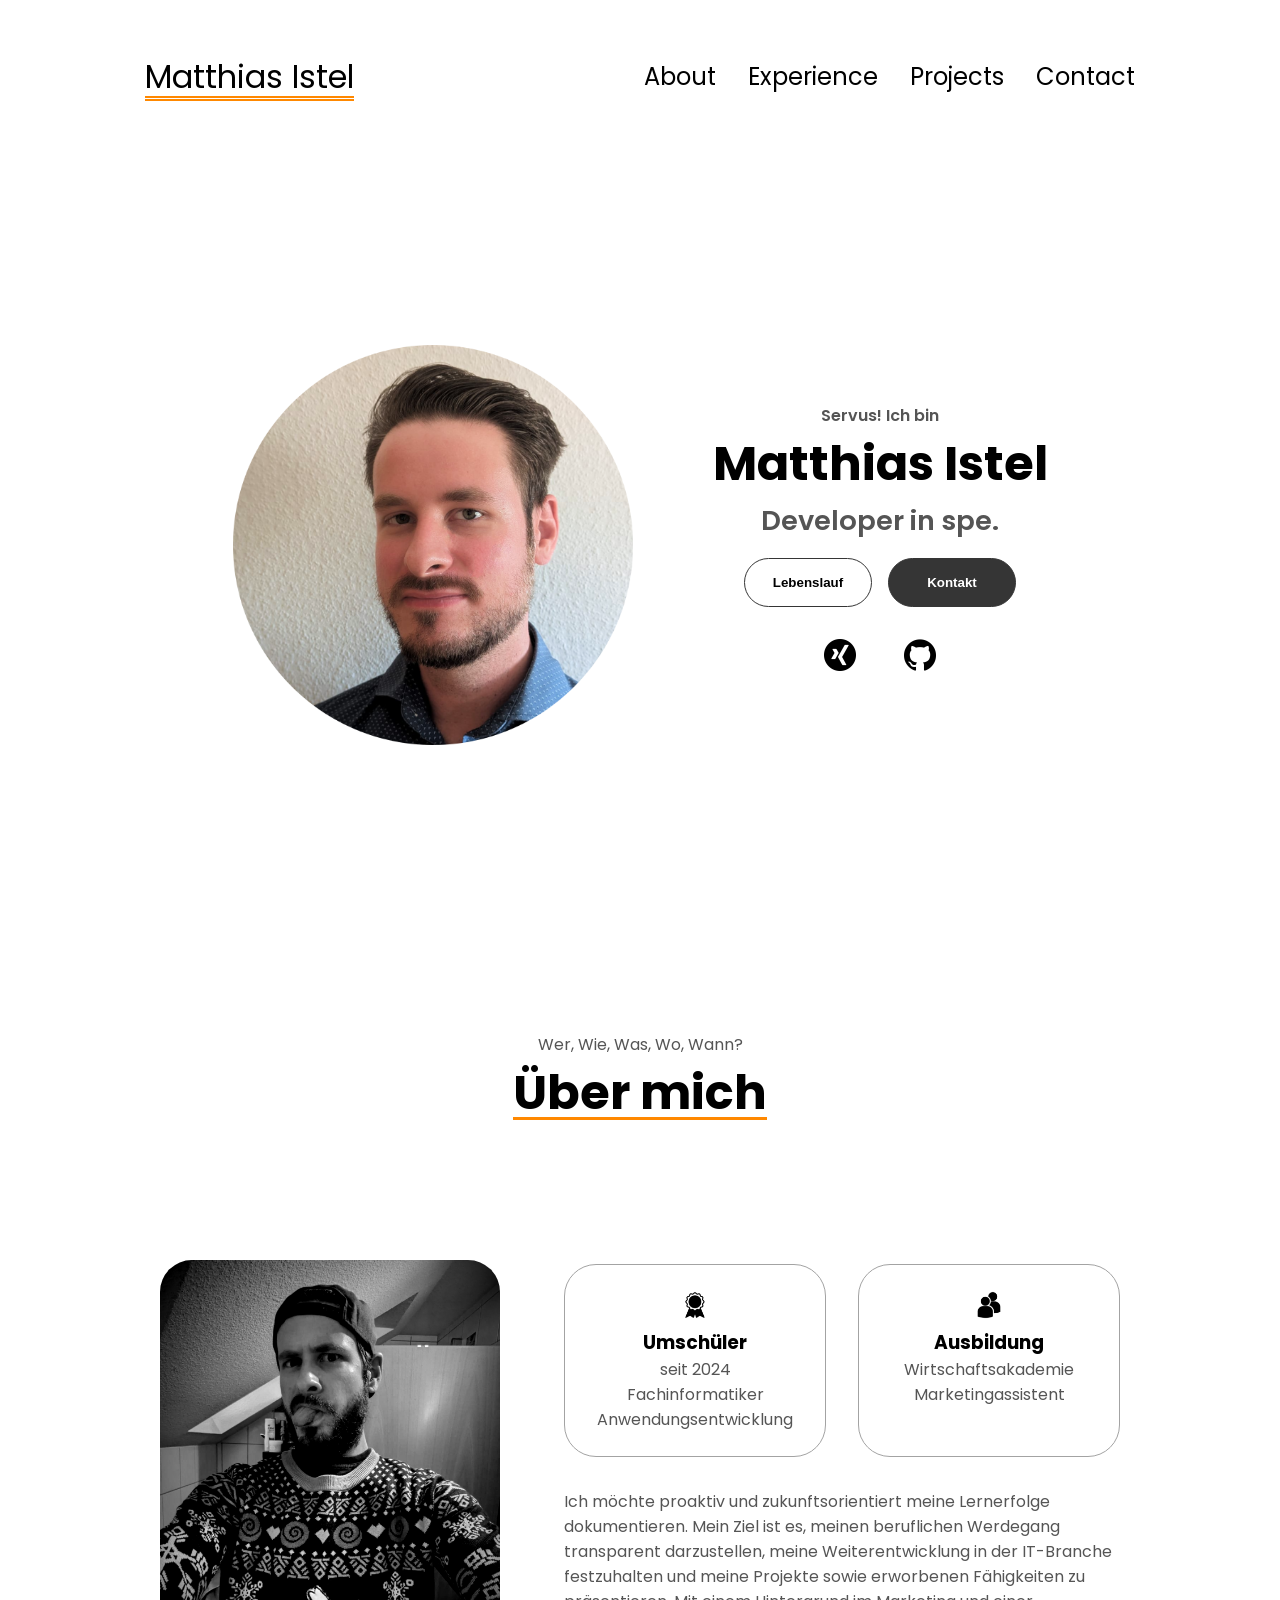
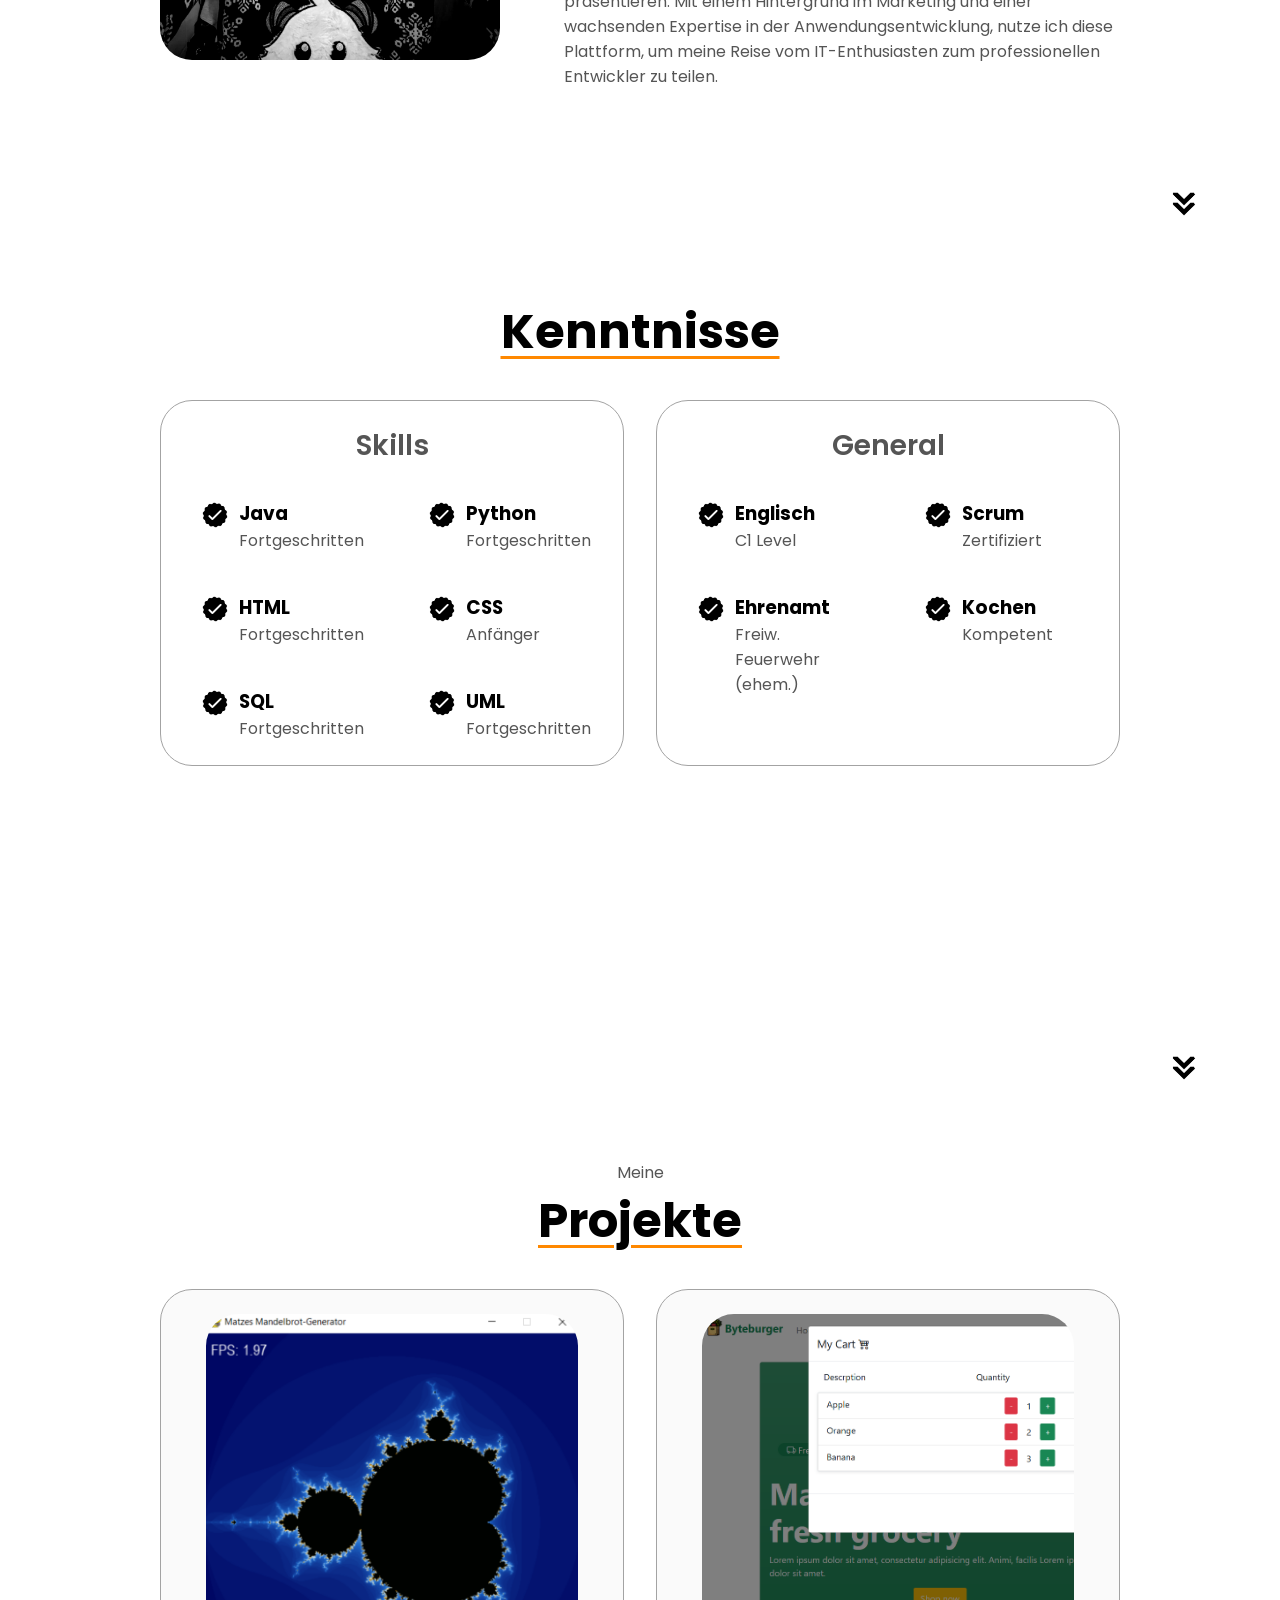
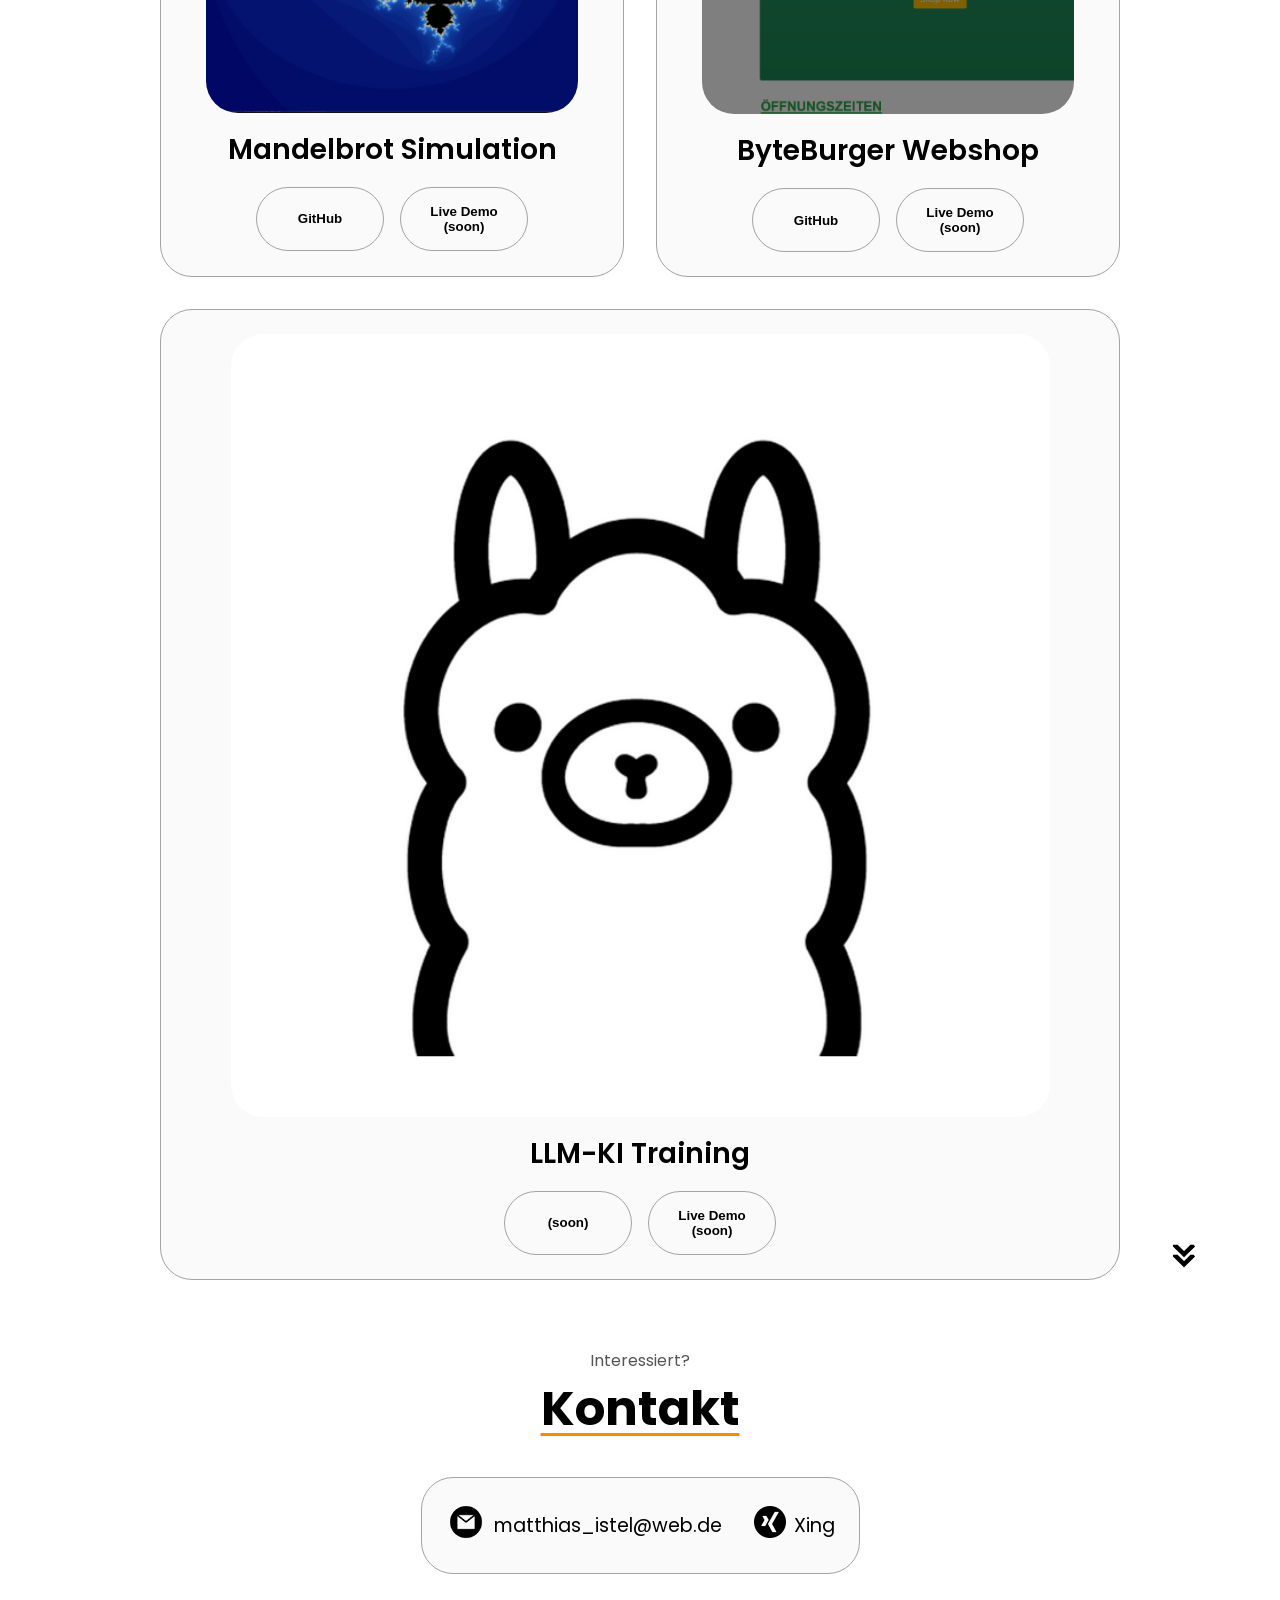
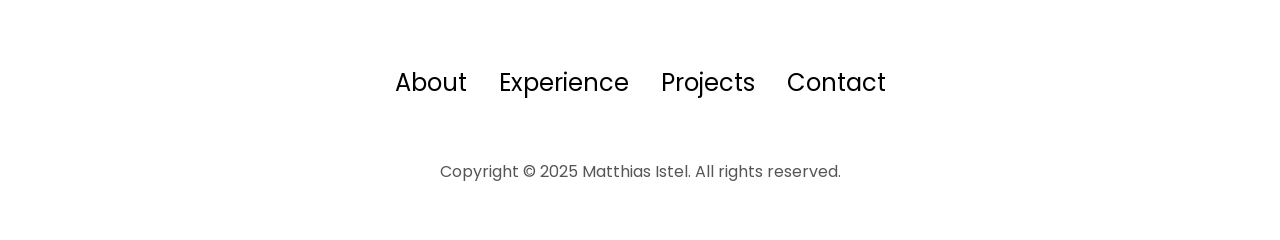
==== commit d3f22efa: "Multiple changes Pictures, Text, HTML, CSS" ====
--- a/index.html
+++ b/index.html
@@ -3,7 +3,7 @@
 <head>
     <meta charset="UTF-8">
     <meta name="viewport" content="width=device-width, initial-scale=1.0">
-    <title>Portfolio</title>
+    <title>Matthias Istel</title>
     <link rel="stylesheet" href="style.css">
     <link rel="stylesheet" href="mediaqueries.css">
 </head>
@@ -43,33 +43,37 @@
         </div>
 
         <div class="section__text">
-            <p class="section__text__p1">Hello, I'm</p>
-            <h1 class="title">Matthias Istel</h1>
-            <p class="section__text__p2">Developer</p>
+            <p class="section__text__p1">Servus! Ich bin</p>
+            <h1 class="name">Matthias Istel</h1>
+            <p class="section__text__p2">Developer in spe.</p>
             <div class="btn-container">
                 <button class="btn btn-color-2" 
                 onclick="window.open('./assets/2Lebenslauf.pdf')">
-                Download CV
+                Lebenslauf
                 </button>
 
                 <button class="btn btn-color-1" 
                 onclick="location.href=('./#contact')">
-                Contact Info
+                Kontakt
                 </button>
             </div>
             <div id="socials-container">
-                <img src="./assets/xinground.png" alt="My Xing Profile"
-                class="icon" onclick="location.href='https://www.xing.com/profile/Matthias_Istel018418/web_profiles?expandNeffi=true'">
-                <img src="./assets/github.png" alt="My GitHub Profile"
-                class="icon" onclick="location.href='https://github.com/letsI-MA'">
+                <img 
+                src="./assets/xinground.png" alt="My Xing Profile"
+                class="socials-icon" 
+                onclick="location.href='https://www.xing.com/profile/Matthias_Istel018418/web_profiles?expandNeffi=true'">
+
+                <img src="./assets/github.png" 
+                alt="My GitHub Profile"
+                class="socials-icon" onclick="location.href='https://github.com/letsI-MA'">
             </div>
         </div>
 
     </section>
 
     <section id="about">
-        <p class="section__text__p1">Get To Know More</p>
-        <h1 class="title">About Me</h1>
+        <p class="section__text__p1">Wer, Wie, Was, Wo, Wann?</p>
+        <h1 class="title">Über mich</h1>
         <div class="section-container">
             <div class="section__pic-container">
             <img src="./assets/bwmatze.png" alt="Profile picture" class="about-pic">
@@ -78,23 +82,24 @@
             <div class="about-containers">
                 <div class="details-container">
                 <img src="./assets/experience.png" alt="Experience icon" class="icon">
-                <h3>Experience</h3>
-                <p>2+ years <br>Frontend Development</p>
+                <h3>Umschüler</h3>
+                <p>seit 2024 <br>Fachinformatiker Anwendungsentwicklung</p>
                 </div>
                 <div class="details-container">
                 <img src="./assets/education.png" alt="Education icon" class="icon">
-                <h3>Education</h3>
-                <p>B.Sc. Bachelors Degree<br>M.Sc. Masters Degree</p>
+                <h3>Ausbildung</h3>
+                <p>Wirtschaftsakademie<br>Marketingassistent</p>
                 </div>
             </div>
             <div class="text-container">
                 <p>
-                Lorem ipsum dolor sit amet consectetur adipisicing elit. Hic quis
-                reprehenderit et laborum, rem, dolore eum quod voluptate
-                exercitationem nobis, nihil esse debitis maxime facere minus sint
-                delectus velit in eos quo officiis explicabo deleniti dignissimos.
-                Eligendi illum libero dolorum cum laboriosam corrupti quidem,
-                reiciendis ea magnam? Nulla, impedit fuga!
+                    Ich möchte proaktiv und zukunftsorientiert meine Lernerfolge dokumentieren. 
+                    Mein Ziel ist es, meinen beruflichen Werdegang transparent darzustellen, 
+                    meine Weiterentwicklung in der IT-Branche festzuhalten und meine Projekte 
+                    sowie erworbenen Fähigkeiten zu präsentieren. Mit einem Hintergrund im 
+                    Marketing und einer wachsenden Expertise in der Anwendungsentwicklung, 
+                    nutze ich diese Plattform, um meine Reise vom IT-Enthusiasten zum professionellen 
+                    Entwickler zu teilen. 
                 </p>
             </div>
             </div>
@@ -103,86 +108,88 @@
     </section>
 
     <section id="experience">
-        <p class="section__text__p1">Explore My</p>
-        <h1 class="title">Experience</h1>
+        <p class="section__text__p1"></p>
+        <h1 class="title">Kenntnisse</h1>
         <div class="experience-details-container">
             <div class="about-containers">
             <div class="details-container">
-                <h2 class="experience-sub-title">Frontend Development</h2>
-                <div class="article-container">
+                <h2 class="experience-sub-title">Skills</h2>
+                <div class="article-container">
+                <article>
+                    <img src="./assets/checkmark.png" alt="Experience icon" class="icon">
+                    <div>
+                    <h3>Java</h3>
+                    <p>Fortgeschritten</p>
+                    </div>
+                </article>
+                <article>
+                    <img src="./assets/checkmark.png" alt="Experience icon" class="icon">
+                    <div>
+                    <h3>Python</h3>
+                    <p>Fortgeschritten</p>
+                    </div>
+                </article>
                 <article>
                     <img src="./assets/checkmark.png" alt="Experience icon" class="icon">
                     <div>
                     <h3>HTML</h3>
-                    <p>Experienced</p>
+                    <p>Fortgeschritten</p>
                     </div>
                 </article>
                 <article>
                     <img src="./assets/checkmark.png" alt="Experience icon" class="icon">
                     <div>
                     <h3>CSS</h3>
-                    <p>Experienced</p>
-                    </div>
-                </article>
-                <article>
-                    <img src="./assets/checkmark.png" alt="Experience icon" class="icon">
-                    <div>
-                    <h3>SASS</h3>
-                    <p>Intermediate</p>
-                    </div>
-                </article>
-                <article>
-                    <img src="./assets/checkmark.png" alt="Experience icon" class="icon">
-                    <div>
-                    <h3>JavaScript</h3>
-                    <p>Basic</p>
-                    </div>
-                </article>
-                <article>
-                    <img src="./assets/checkmark.png" alt="Experience icon" class="icon">
-                    <div>
-                    <h3>TypeScript</h3>
-                    <p>Basic</p>
-                    </div>
-                </article>
-                <article>
-                    <img src="./assets/checkmark.png" alt="Experience icon" class="icon">
-                    <div>
-                    <h3>Material UI</h3>
-                    <p>Intermediate</p>
-                    </div>
+                    <p>Anfänger</p>
+                    </div>
+                </article>
+                <article>
+                    <img src="./assets/checkmark.png" alt="Experience icon" class="icon">
+                    <div>
+                    <h3>SQL</h3>
+                    <p>Fortgeschritten</p>
+                    </div>
+                </article>
+                <article>
+                    <img src="./assets/checkmark.png" alt="Experience icon" class="icon">
+                    <div>
+                    <h3>UML</h3>
+                    <p>Fortgeschritten</p>
+                    </div>
+                </article>
+<!--Halbzeit-->
                 </article>
                 </div>
             </div>
             <div class="details-container">
-                <h2 class="experience-sub-title">Frontend Development</h2>
-                <div class="article-container">
-                <article>
-                    <img src="./assets/checkmark.png" alt="Experience icon" class="icon">
-                    <div>
-                    <h3>PostgreSQL</h3>
-                    <p>Basic</p>
-                    </div>
-                </article>
-                <article>
-                    <img src="./assets/checkmark.png" alt="Experience icon" class="icon">
-                    <div>
-                    <h3>Node JS</h3>
-                    <p>Intermediate</p>
-                    </div>
-                </article>
-                <article>
-                    <img src="./assets/checkmark.png" alt="Experience icon" class="icon">
-                    <div>
-                    <h3>Express JS</h3>
-                    <p>Intermediate</p>
-                    </div>
-                </article>
-                <article>
-                    <img src="./assets/checkmark.png" alt="Experience icon" class="icon">
-                    <div>
-                    <h3>Git</h3>
-                    <p>Intermediate</p>
+                <h2 class="experience-sub-title">General</h2>
+                <div class="article-container">
+                <article>
+                    <img src="./assets/checkmark.png" alt="Experience icon" class="icon">
+                    <div>
+                    <h3>Englisch</h3>
+                    <p>C1 Level</p>
+                    </div>
+                </article>
+                <article>
+                    <img src="./assets/checkmark.png" alt="Experience icon" class="icon">
+                    <div>
+                    <h3>Scrum</h3>
+                    <p>Zertifiziert</p>
+                    </div>
+                </article>
+                <article>
+                    <img src="./assets/checkmark.png" alt="Experience icon" class="icon">
+                    <div>
+                    <h3>Ehrenamt</h3>
+                    <p>Freiw. Feuerwehr (ehem.)</p>
+                    </div>
+                </article>
+                <article>
+                    <img src="./assets/checkmark.png" alt="Experience icon" class="icon">
+                    <div>
+                    <h3>Kochen</h3>
+                    <p>Kompetent</p>
                     </div>
                 </article>
                 </div>
@@ -193,59 +200,59 @@
     </section>
 
     <section id="projects">
-        <p class="section__text__p1">Browse my recent</p>
-        <h1 class="title">Projects</h1>
+        <p class="section__text__p1">Meine</p>
+        <h1 class="title">Projekte</h1>
         <div class="experience-details-container">
             <div class="about-containers">
             <div class="details-container color-container">
                 <div class="article-container">
                     <img 
-                    src="./assets/project-1.png" 
-                    alt="Project 1" 
+                    src="./assets/mandelbrot.PNG" 
+                    alt="Mandelbrot Projekt" 
                     class="project-img">
                 </div>
-                <h2 class="experience-sub-title project-title">Project 1</h2>
+                <h2 class="experience-sub-title project-title">Mandelbrot Simulation</h2>
                 <div class="btn-container">
                     <button 
                     class="btn btn-color-2 project-btn" 
-                    onclick="location.href='https://github.com'">noch ändern</button>
-                    <button 
-                    class="btn btn-color-2 project-btn" 
-                    onclick="location.href='https://github.com'">Live Demo</button>
+                    onclick="location.href='https://github.com/letsI-MA/Laborprojekt'">GitHub</button>
+                    <button 
+                    class="btn btn-color-2 project-btn" 
+                    onclick="location.href='https://www.google.de'">Live Demo (soon)</button>
                 </div>
             </div>
             <div class="details-container color-container">
                 <div class="article-container">
                     <img 
-                    src="./assets/project-2.png" 
-                    alt="Project 1" 
+                    src="./assets/byteburger.PNG" 
+                    alt="ByteBurger Webshop" 
                     class="project-img">
                 </div>
-                <h2 class="experience-sub-title project-title">Project 2</h2>
+                <h2 class="experience-sub-title project-title">ByteBurger Webshop</h2>
                 <div class="btn-container">
                     <button 
                     class="btn btn-color-2 project-btn" 
-                    onclick="location.href='https://github.com'">noch ändern</button>
-                    <button 
-                    class="btn btn-color-2 project-btn" 
-                    onclick="location.href='https://github.com'">Live Demo</button>
+                    onclick="location.href='https://github.com/letsI-MA/Webstore-Project'">GitHub</button>
+                    <button 
+                    class="btn btn-color-2 project-btn" 
+                    onclick="location.href='https://www.google.de'">Live Demo (soon)</button>
                 </div>
             </div>
             <div class="details-container color-container">
                 <div class="article-container">
                     <img 
-                    src="./assets/project-3.png" 
-                    alt="Project 1" 
+                    src="./assets/ollama.png" 
+                    alt="LLM-Training" 
                     class="project-img">
                 </div>
-                <h2 class="experience-sub-title project-title">Project 3</h2>
+                <h2 class="experience-sub-title project-title">LLM-KI Training</h2>
                 <div class="btn-container">
                     <button 
                     class="btn btn-color-2 project-btn" 
-                    onclick="location.href='https://github.com'">noch ändern</button>
-                    <button 
-                    class="btn btn-color-2 project-btn" 
-                    onclick="location.href='https://github.com'">Live Demo</button>
+                    onclick="location.href='https://ollama.com/'">(soon)</button>
+                    <button 
+                    class="btn btn-color-2 project-btn" 
+                    onclick="location.href='https://ollama.com/'">Live Demo (soon)</button>
                 </div>
             </div>
         </div>
@@ -258,8 +265,8 @@
     </section>
 
     <section id="contact">
-        <p class="section__text__p1">Get in Touch</p>
-        <h1 class="title">Contact Me</h1>
+        <p class="section__text__p1">Interessiert?</p>
+        <h1 class="title">Kontakt</h1>
         <div class="contact-info-upper-container">
             <div class="contact-info-container">
                 <a href="mailto:matthias_istel@web.de">
@@ -298,4 +305,6 @@
 
     </script>
 </body>
-</html>+</html>
+
+<!--Wer das liest ist doof :)-->
--- a/style.css
+++ b/style.css
@@ -1,6 +1,26 @@
 /* General */
 
 @import url('https://fonts.googleapis.com/css2?family=Poppins:wght@300;400;500;600&display=swap');
+
+/* 
+:root {
+    --bg-color: #ffffff;
+    --text-color: #000000;
+    --primary-color: #555555;
+    --secondary-color: #6c757d;
+    --hover-color: #FF8800;
+    --border-color: #dee2e6;
+}
+
+.dark-mode {
+    --bg-color: #212529;
+    --text-color: #ffffff;
+    --primary-color: #555555;
+    --secondary-color: #6c757d;
+    --hover-color: #FF8800;
+    --border-color: #323130;
+}
+*/
 
 * {
     margin: 0;
@@ -59,9 +79,10 @@
 .logo {
     font-size: 2rem;
     text-decoration: underline;
+    text-decoration-style: double;
     text-underline-offset: 0.5rem;
     text-decoration-color: rgb(255, 136, 0);
-    text-decoration-thickness: 3px;
+    text-decoration-thickness: 2px;
 }
 
 .logo.hover {
@@ -194,12 +215,21 @@
     margin-bottom: 1rem;
 }
 
+.name {
+    font-size: 3rem;
+    text-align: center;
+}
+
 .title {
     font-size: 3rem;
     text-align: center;
-}
-
-#socials-conatiner {
+    text-decoration: underline;
+    text-underline-offset: 0.5rem;
+    text-decoration-color: rgb(255, 136, 0);
+    text-decoration-thickness: 3px;
+}
+
+#socials-container {
     display:flex;
     justify-content: center;
     margin-top: 1rem;
@@ -208,11 +238,17 @@
 
 /* Icons */
 
-.icon {
+.icon, .socials-icon {
     cursor: pointer;
-    margin-top: 0.5rem;
-    margin-right: 0.5rem;
     height: 2rem;
+}
+
+.icon:hover, .socials-icon:hover {
+    color: rgb(255, 136, 0);
+}
+
+.socials-icon {
+    margin: 1rem 1rem 1rem 1rem;
 }
 
 /* Buttons */
@@ -345,7 +381,7 @@
 article {
     display: flex;
     width: 10rem;
-    justify-content: space-around;
+    /* justify-content: space-around; */
     gap: 0.5rem;
 
 }
